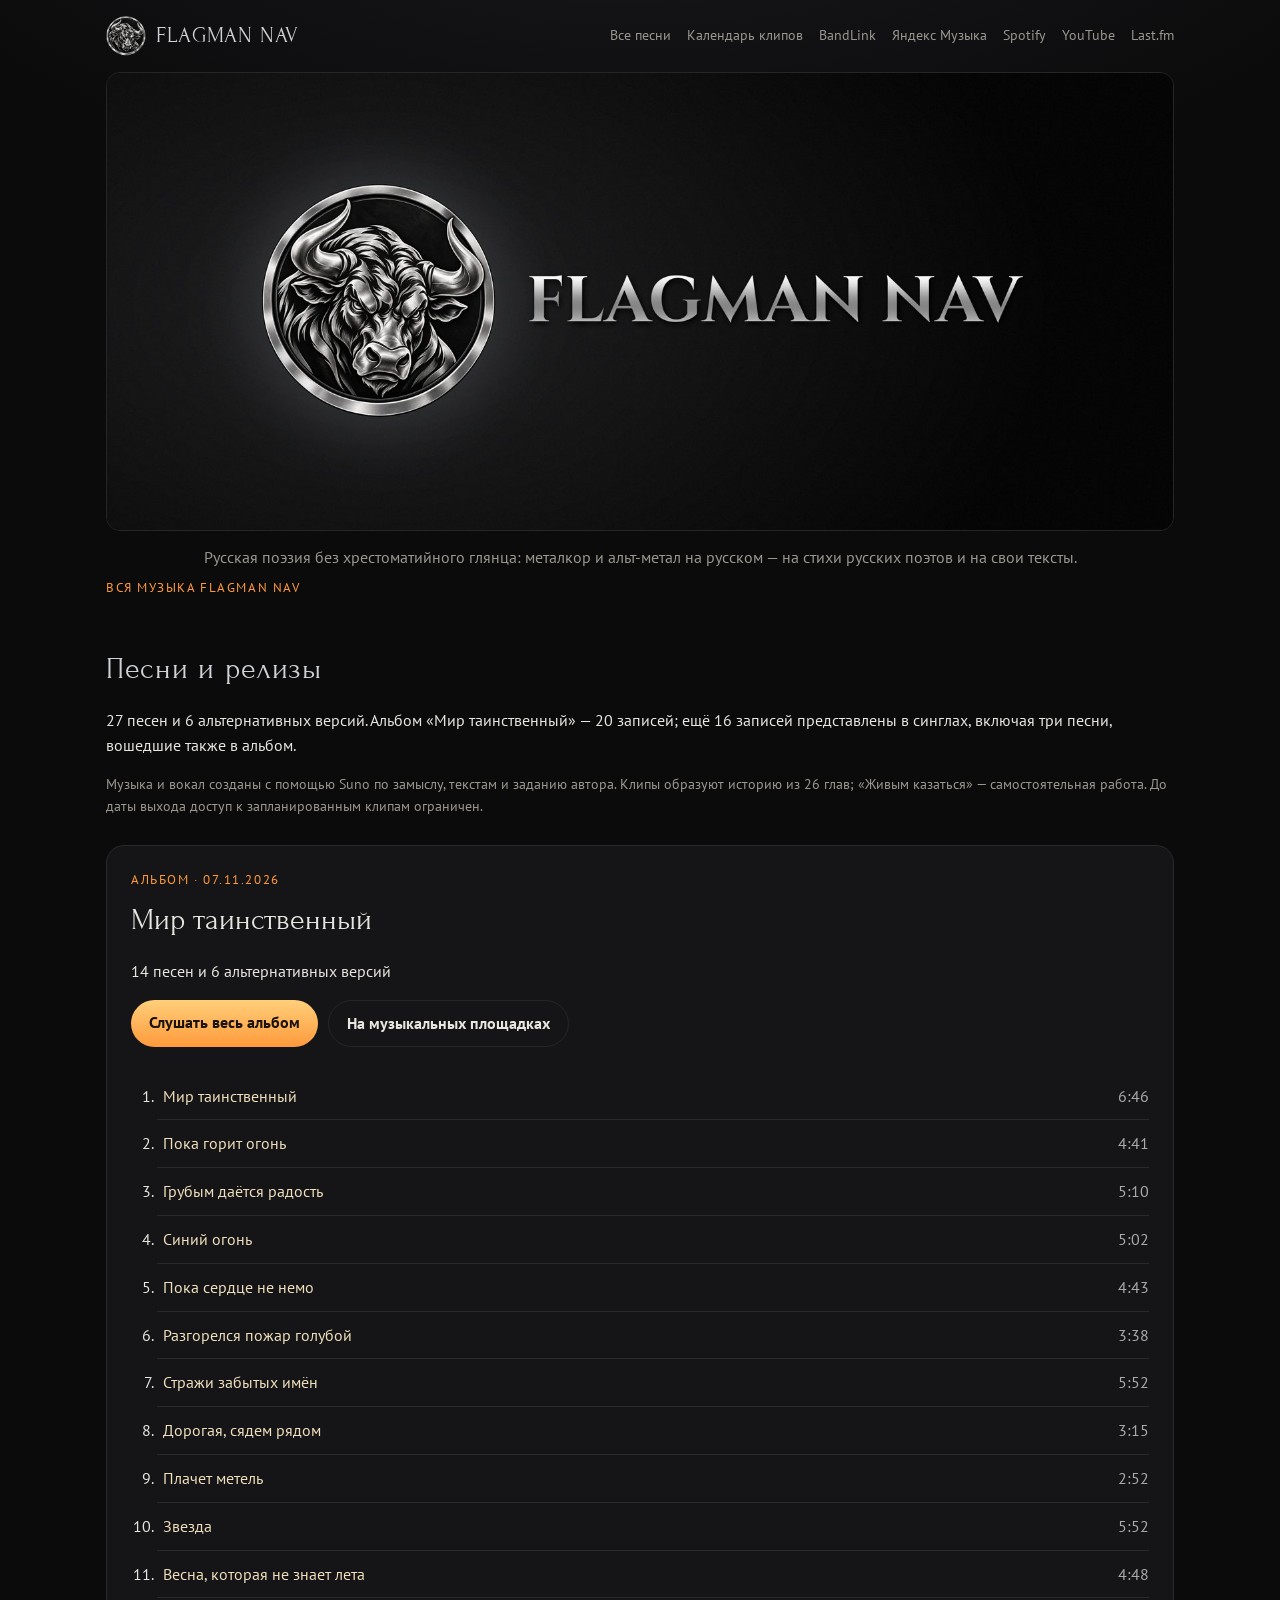
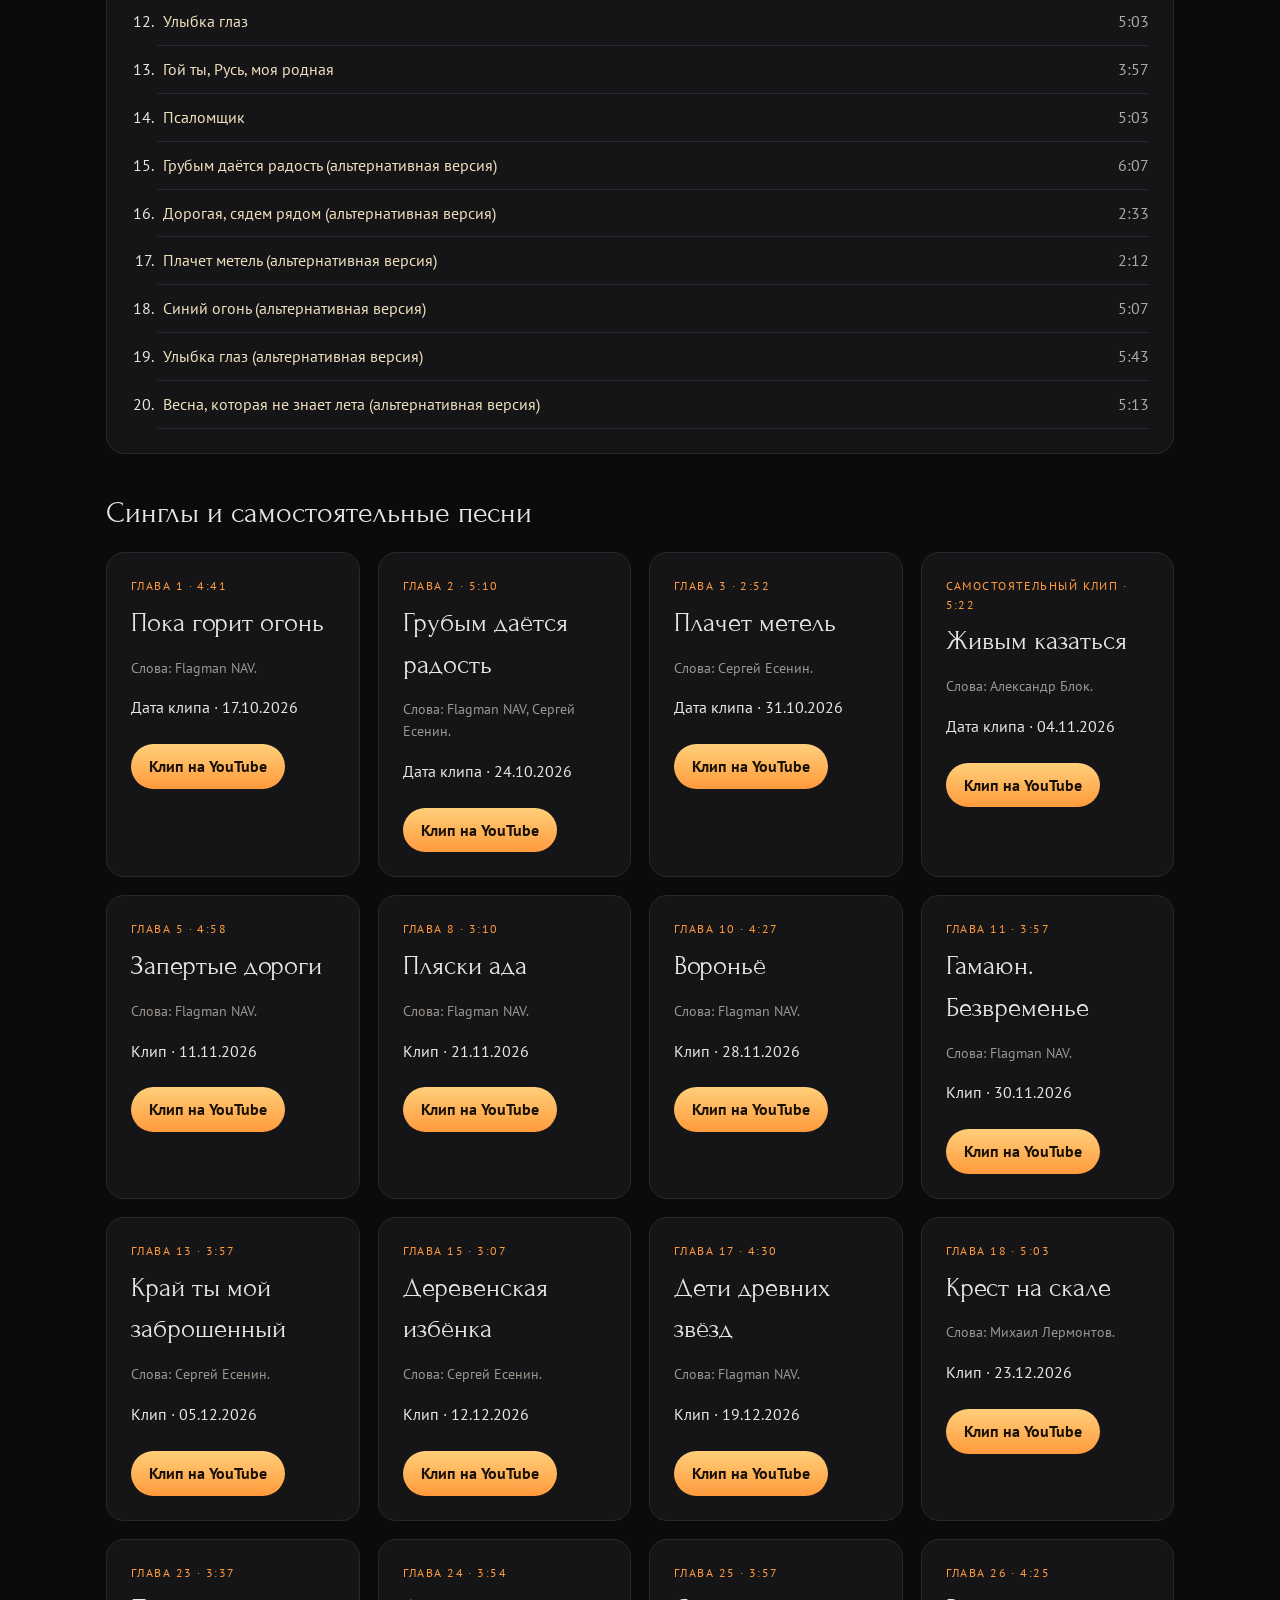
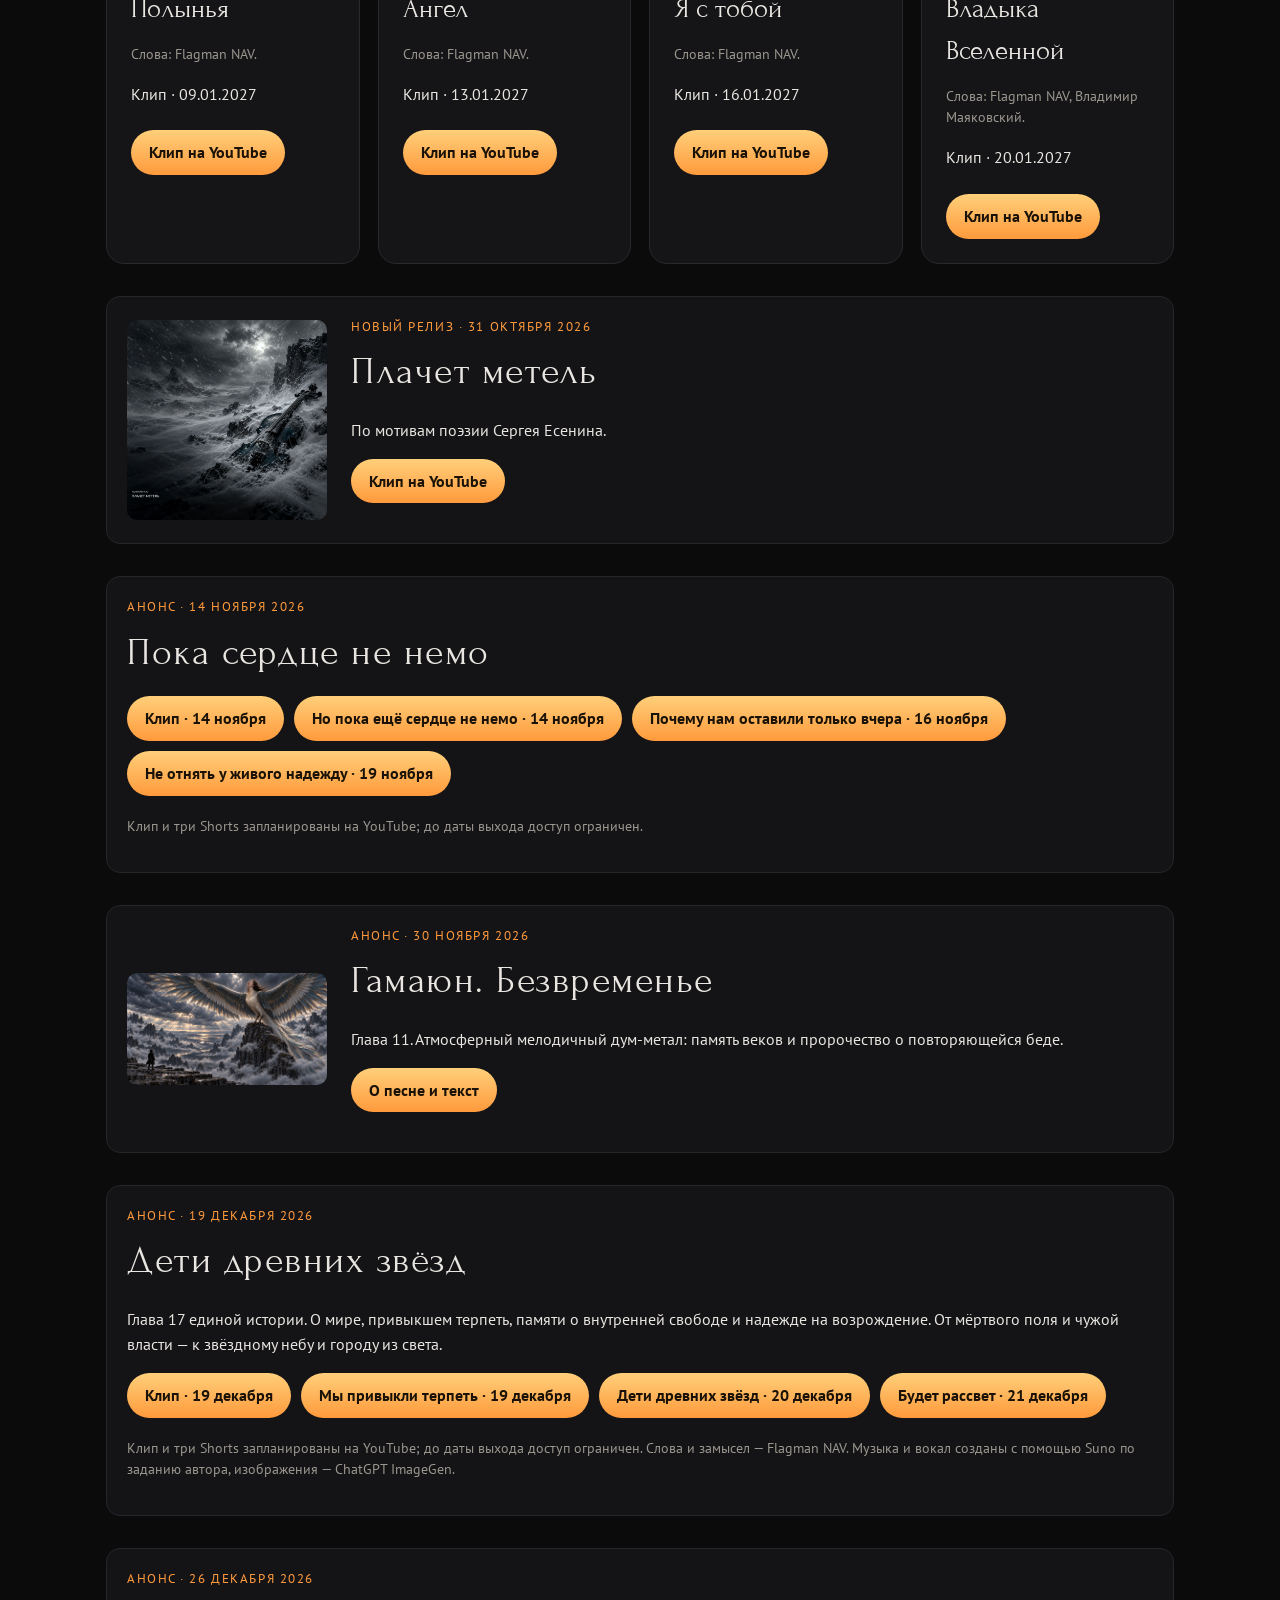
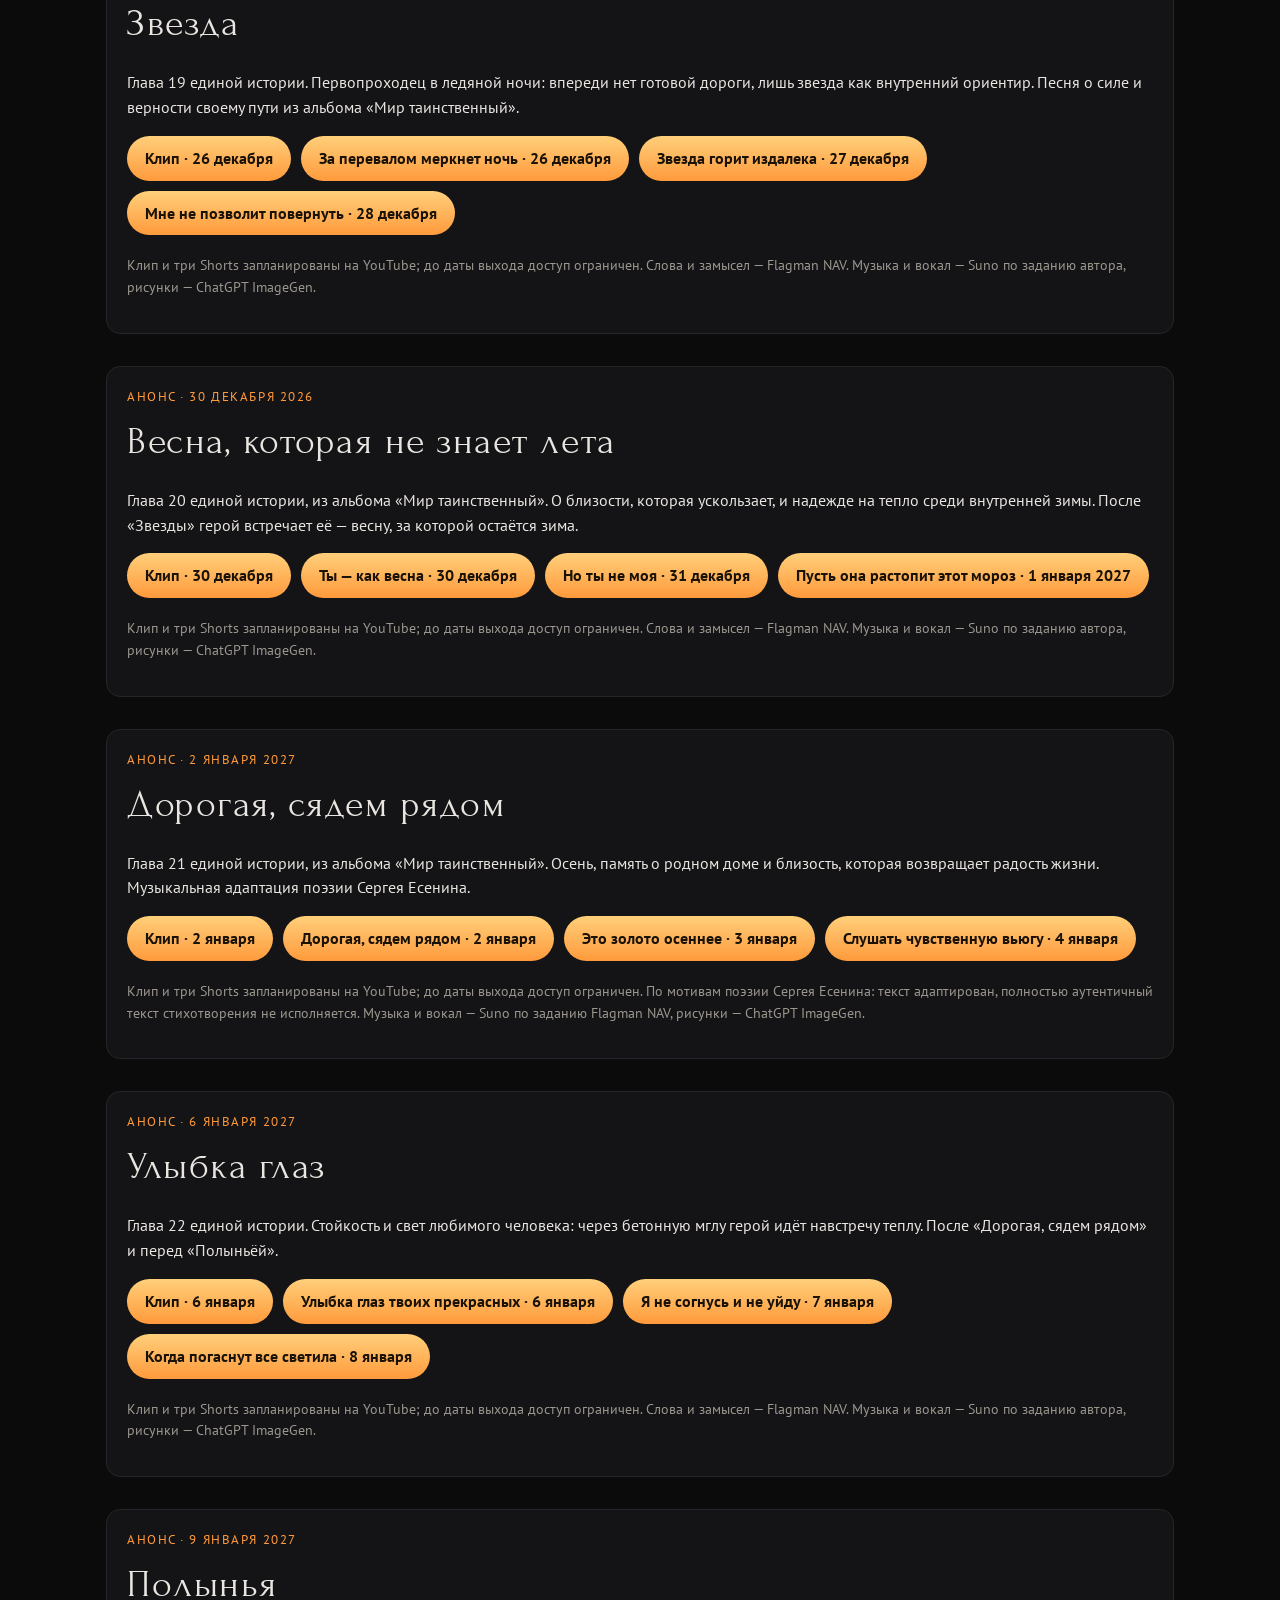
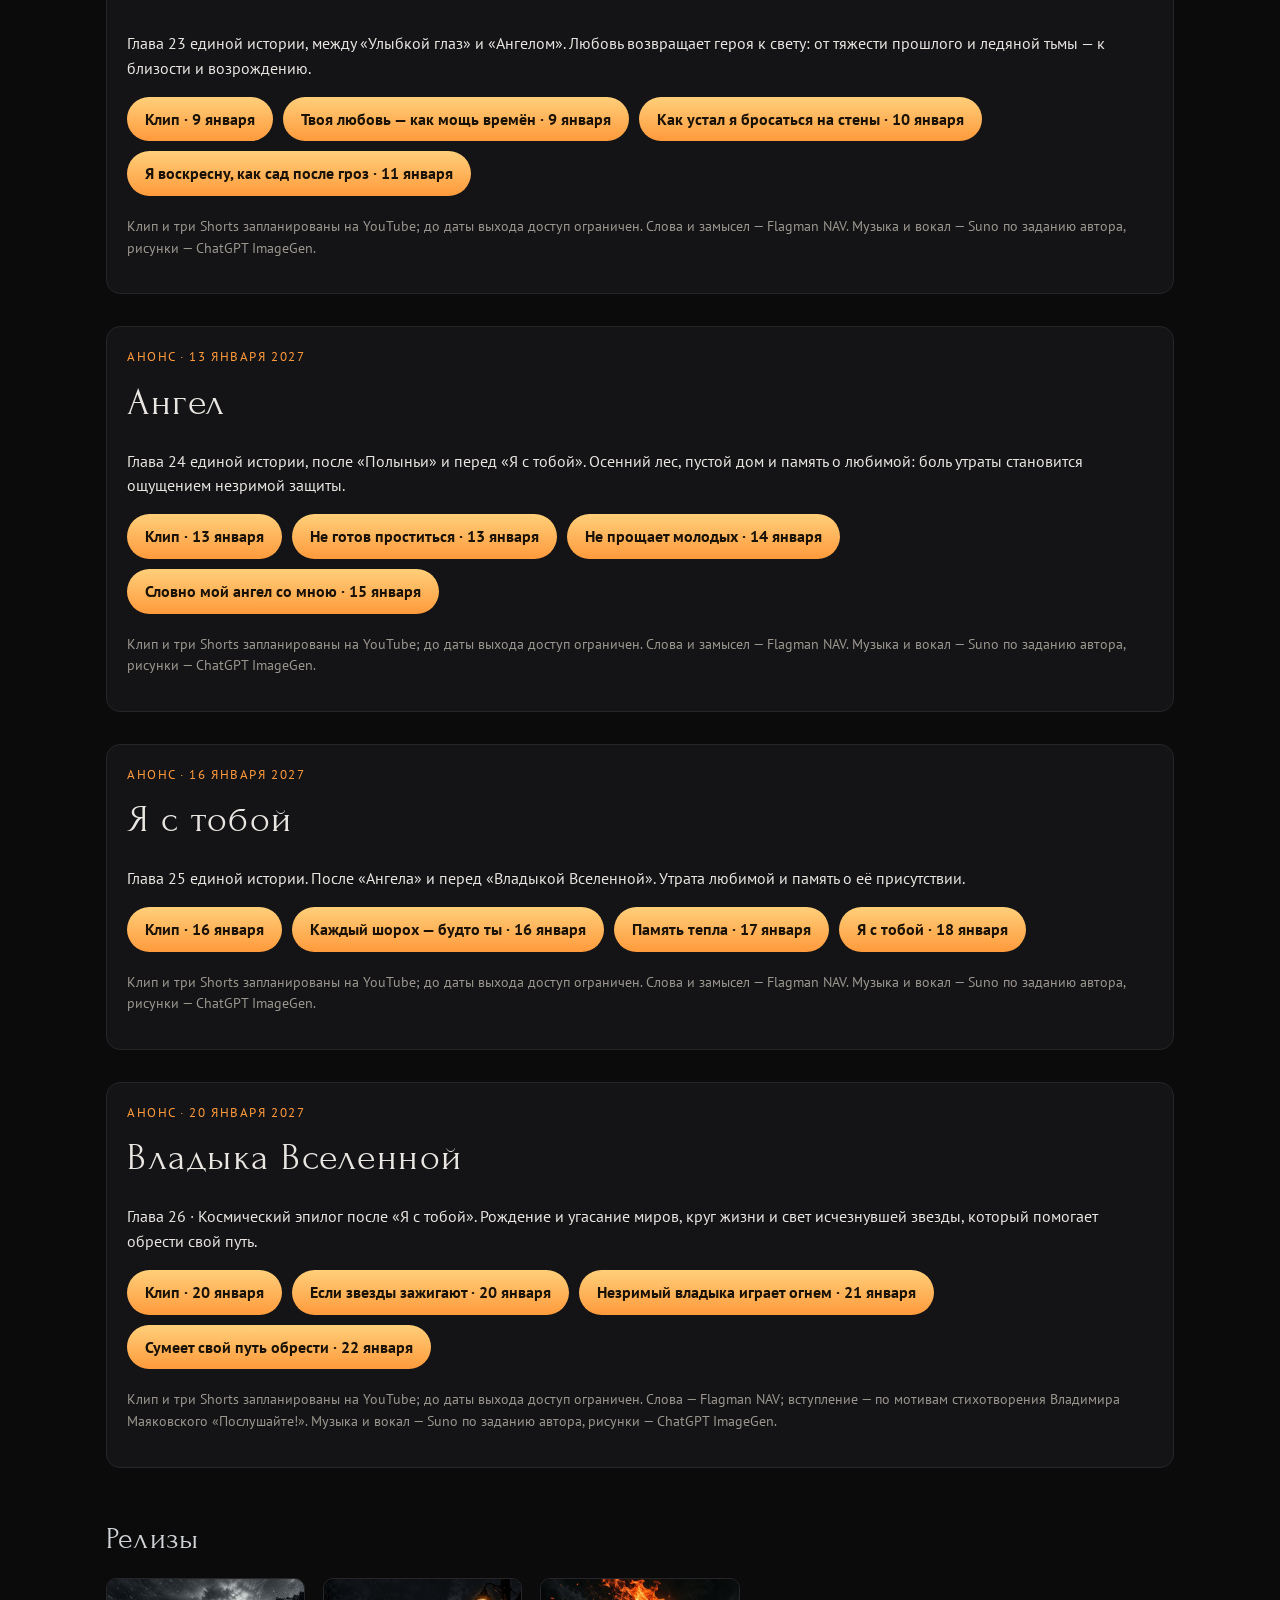
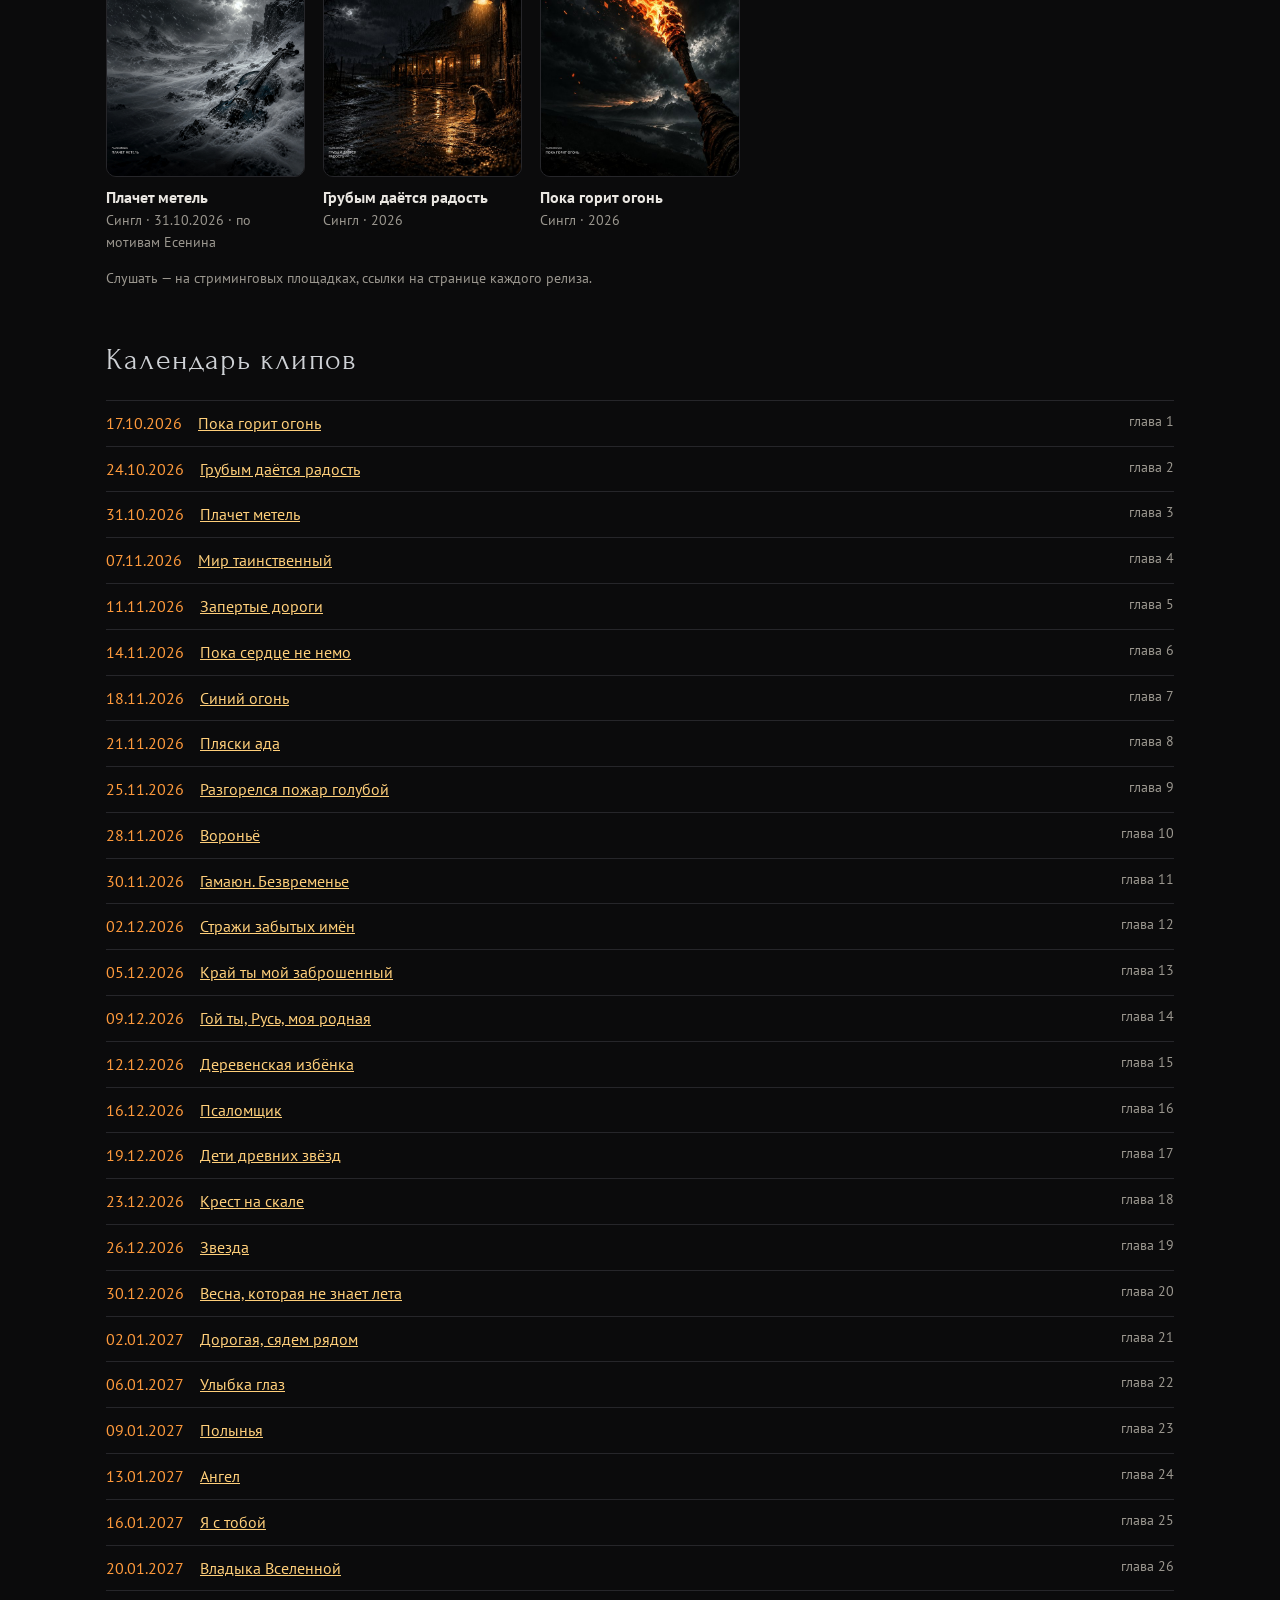
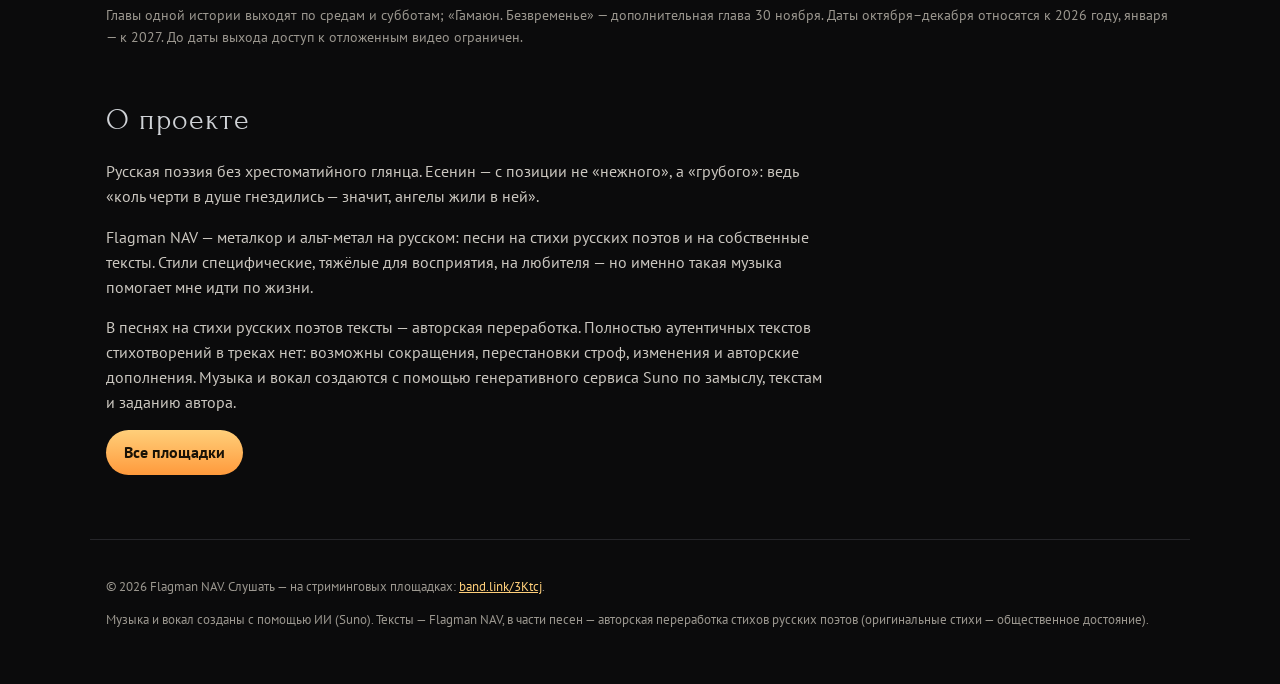
==== index.html @ e0428845 "Добавить полный каталог 36 записей и календарь всех 26 глав Сверено с Релизы (MP3): 20 записей альбо" ====
<!doctype html>
<html lang="ru"><head><meta charset="utf-8"><meta name="viewport" content="width=device-width, initial-scale=1">
<title>Flagman NAV — русский рок и метал</title><meta name="description" content="Flagman NAV: русский рок и метал, песни на стихи русских поэтов и на свои тексты. Релизы, тексты песен и ссылки на площадки.">
<meta property="og:title" content="Flagman NAV — русский рок и метал"><meta property="og:description" content="Flagman NAV: русский рок и метал, песни на стихи русских поэтов и на свои тексты. Релизы, тексты песен и ссылки на площадки."><meta property="og:image" content="https://flagmannav.github.io/assets/img/og.jpg">
<link rel="icon" href="assets/img/favicon.png">
<link rel="preconnect" href="https://fonts.googleapis.com"><link rel="preconnect" href="https://fonts.gstatic.com" crossorigin>
<link href="https://fonts.googleapis.com/css2?family=Forum&family=PT+Sans:wght@400;700&display=swap" rel="stylesheet">
<link rel="stylesheet" href="assets/style.css?v=88548f30"><style>
.catalog{scroll-margin-top:90px}.catalog-album,.catalog-single{background:#151517;border:1px solid #29292d;border-radius:18px;padding:24px}.catalog-album{margin:28px 0 36px}.catalog h3{font-family:Forum,serif;font-size:30px;font-weight:400;margin:0 0 16px}.catalog h4{font-family:Forum,serif;font-size:27px;font-weight:400;margin:0 0 12px}.catalog-tracks{padding-left:26px;margin:26px 0 0}.catalog-tracks li{padding:11px 0 11px 6px;border-bottom:1px solid #29292d}.catalog-tracks a{color:#efdfbc;text-decoration:none}.catalog-tracks a:hover{text-decoration:underline}.catalog-duration{float:right;color:#aaa;margin-left:12px;font-variant-numeric:tabular-nums}.catalog-grid{display:grid;grid-template-columns:repeat(auto-fit,minmax(250px,1fr));gap:18px}.catalog-single .kicker{font-size:12px}.catalog-single .btn{margin-top:8px}#clip-calendar{scroll-margin-top:90px}@media(max-width:600px){.catalog-album,.catalog-single{padding:18px}.catalog-tracks{padding-left:22px}.catalog-tracks a{font-size:15px}.catalog-duration{font-size:13px}}
</style></head>
<body><header class="top"><a class="brand" href="index.html"><img src="assets/img/logo-128.png" alt="" width="40" height="40"><span>FLAGMAN NAV</span></a>
<nav><a href="#catalog">Все песни</a><a href="#clip-calendar">Календарь клипов</a><a href="https://band.link/3Ktcj" target="_blank" rel="noopener">BandLink</a><a href="https://music.yandex.ru/artist/26747751" target="_blank" rel="noopener">Яндекс Музыка</a><a href="https://open.spotify.com/artist/2e0nQHVGoqq2iYq0jyE9yZ" target="_blank" rel="noopener">Spotify</a><a href="https://www.youtube.com/channel/UC52dhAOXsA_HtiSvtab9qYQ" target="_blank" rel="noopener">YouTube</a><a href="https://www.last.fm/music/Flagman+NAV" target="_blank" rel="noopener">Last.fm</a></nav></header>
<main><section class="hero"><img src="assets/img/banner.jpg" alt="Flagman NAV"><p class="tag">Русская поэзия без хрестоматийного глянца: металкор и альт-метал на русском — на стихи русских поэтов и на свои тексты.</p></section>
<section id="catalog" class="catalog"><p class="kicker">Вся музыка Flagman NAV</p><h2 class="sec">Песни и релизы</h2><p>27 песен и 6 альтернативных версий. Альбом «Мир таинственный» — 20 записей; ещё 16 записей представлены в синглах, включая три песни, вошедшие также в альбом.</p><p class="note">Музыка и вокал созданы с помощью Suno по замыслу, текстам и заданию автора. Клипы образуют историю из 26 глав; «Живым казаться» — самостоятельная работа. До даты выхода доступ к запланированным клипам ограничен.</p>
<div class="catalog-album"><p class="kicker">Альбом · 07.11.2026</p><h3>Мир таинственный</h3><p>14 песен и 6 альтернативных версий</p><div class="btns"><a class="btn" href="https://youtu.be/G4cEDbB8u6I" target="_blank" rel="noopener">Слушать весь альбом</a><a class="btn ghost" href="https://band.link/3Ktcj" target="_blank" rel="noopener">На музыкальных площадках</a></div><ol class="catalog-tracks">
<li data-catalog-track="Мир таинственный"><a href="https://youtu.be/G4cEDbB8u6I?t=0" target="_blank" rel="noopener">Мир таинственный</a><span class="catalog-duration">6:46</span></li>
<li data-catalog-track="Пока горит огонь"><a href="https://youtu.be/G4cEDbB8u6I?t=407" target="_blank" rel="noopener">Пока горит огонь</a><span class="catalog-duration">4:41</span></li>
<li data-catalog-track="Грубым даётся радость"><a href="https://youtu.be/G4cEDbB8u6I?t=688" target="_blank" rel="noopener">Грубым даётся радость</a><span class="catalog-duration">5:10</span></li>
<li data-catalog-track="Синий огонь"><a href="https://youtu.be/G4cEDbB8u6I?t=998" target="_blank" rel="noopener">Синий огонь</a><span class="catalog-duration">5:02</span></li>
<li data-catalog-track="Пока сердце не немо"><a href="https://youtu.be/G4cEDbB8u6I?t=1301" target="_blank" rel="noopener">Пока сердце не немо</a><span class="catalog-duration">4:43</span></li>
<li data-catalog-track="Разгорелся пожар голубой"><a href="https://youtu.be/G4cEDbB8u6I?t=1584" target="_blank" rel="noopener">Разгорелся пожар голубой</a><span class="catalog-duration">3:38</span></li>
<li data-catalog-track="Стражи забытых имён"><a href="https://youtu.be/G4cEDbB8u6I?t=1803" target="_blank" rel="noopener">Стражи забытых имён</a><span class="catalog-duration">5:52</span></li>
<li data-catalog-track="Дорогая, сядем рядом"><a href="https://youtu.be/G4cEDbB8u6I?t=2156" target="_blank" rel="noopener">Дорогая, сядем рядом</a><span class="catalog-duration">3:15</span></li>
<li data-catalog-track="Плачет метель"><a href="https://youtu.be/G4cEDbB8u6I?t=2352" target="_blank" rel="noopener">Плачет метель</a><span class="catalog-duration">2:52</span></li>
<li data-catalog-track="Звезда"><a href="https://youtu.be/G4cEDbB8u6I?t=2524" target="_blank" rel="noopener">Звезда</a><span class="catalog-duration">5:52</span></li>
<li data-catalog-track="Весна, которая не знает лета"><a href="https://youtu.be/G4cEDbB8u6I?t=2877" target="_blank" rel="noopener">Весна, которая не знает лета</a><span class="catalog-duration">4:48</span></li>
<li data-catalog-track="Улыбка глаз"><a href="https://youtu.be/G4cEDbB8u6I?t=3165" target="_blank" rel="noopener">Улыбка глаз</a><span class="catalog-duration">5:03</span></li>
<li data-catalog-track="Гой ты, Русь, моя родная"><a href="https://youtu.be/G4cEDbB8u6I?t=3469" target="_blank" rel="noopener">Гой ты, Русь, моя родная</a><span class="catalog-duration">3:57</span></li>
<li data-catalog-track="Псаломщик"><a href="https://youtu.be/G4cEDbB8u6I?t=3706" target="_blank" rel="noopener">Псаломщик</a><span class="catalog-duration">5:03</span></li>
<li data-catalog-track="Грубым даётся радость (альтернативная версия)"><a href="https://youtu.be/G4cEDbB8u6I?t=4009" target="_blank" rel="noopener">Грубым даётся радость (альтернативная версия)</a><span class="catalog-duration">6:07</span></li>
<li data-catalog-track="Дорогая, сядем рядом (альтернативная версия)"><a href="https://youtu.be/G4cEDbB8u6I?t=4376" target="_blank" rel="noopener">Дорогая, сядем рядом (альтернативная версия)</a><span class="catalog-duration">2:33</span></li>
<li data-catalog-track="Плачет метель (альтернативная версия)"><a href="https://youtu.be/G4cEDbB8u6I?t=4530" target="_blank" rel="noopener">Плачет метель (альтернативная версия)</a><span class="catalog-duration">2:12</span></li>
<li data-catalog-track="Синий огонь (альтернативная версия)"><a href="https://youtu.be/G4cEDbB8u6I?t=4663" target="_blank" rel="noopener">Синий огонь (альтернативная версия)</a><span class="catalog-duration">5:07</span></li>
<li data-catalog-track="Улыбка глаз (альтернативная версия)"><a href="https://youtu.be/G4cEDbB8u6I?t=4970" target="_blank" rel="noopener">Улыбка глаз (альтернативная версия)</a><span class="catalog-duration">5:43</span></li>
<li data-catalog-track="Весна, которая не знает лета (альтернативная версия)"><a href="https://youtu.be/G4cEDbB8u6I?t=5314" target="_blank" rel="noopener">Весна, которая не знает лета (альтернативная версия)</a><span class="catalog-duration">5:13</span></li>
</ol></div><h3>Синглы и самостоятельные песни</h3><div class="catalog-grid">
<article class="catalog-single" data-catalog-track="Пока горит огонь"><p class="kicker">Глава 1 · 4:41</p><h4>Пока горит огонь</h4><p class="note">Слова: Flagman NAV.</p><p>Дата клипа · 17.10.2026</p><a class="btn" href="https://youtu.be/ys2TuLR1H88" target="_blank" rel="noopener">Клип на YouTube</a></article>
<article class="catalog-single" data-catalog-track="Грубым даётся радость"><p class="kicker">Глава 2 · 5:10</p><h4>Грубым даётся радость</h4><p class="note">Слова: Flagman NAV, Сергей Есенин.</p><p>Дата клипа · 24.10.2026</p><a class="btn" href="https://youtu.be/WJYEYnYAzOk" target="_blank" rel="noopener">Клип на YouTube</a></article>
<article class="catalog-single" data-catalog-track="Плачет метель"><p class="kicker">Глава 3 · 2:52</p><h4>Плачет метель</h4><p class="note">Слова: Сергей Есенин.</p><p>Дата клипа · 31.10.2026</p><a class="btn" href="https://youtu.be/JQbb9_xfhyU" target="_blank" rel="noopener">Клип на YouTube</a></article>
<article class="catalog-single" data-catalog-track="Живым казаться"><p class="kicker">Самостоятельный клип · 5:22</p><h4>Живым казаться</h4><p class="note">Слова: Александр Блок.</p><p>Дата клипа · 04.11.2026</p><a class="btn" href="https://youtu.be/aqPz6gwJcVY" target="_blank" rel="noopener">Клип на YouTube</a></article>
<article class="catalog-single" data-catalog-track="Запертые дороги"><p class="kicker">Глава 5 · 4:58</p><h4>Запертые дороги</h4><p class="note">Слова: Flagman NAV.</p><p>Клип · 11.11.2026</p><a class="btn" href="https://youtu.be/qaGRUInEPSs" target="_blank" rel="noopener">Клип на YouTube</a></article>
<article class="catalog-single" data-catalog-track="Пляски ада"><p class="kicker">Глава 8 · 3:10</p><h4>Пляски ада</h4><p class="note">Слова: Flagman NAV.</p><p>Клип · 21.11.2026</p><a class="btn" href="https://youtu.be/JJCASL561Lo" target="_blank" rel="noopener">Клип на YouTube</a></article>
<article class="catalog-single" data-catalog-track="Вороньё"><p class="kicker">Глава 10 · 4:27</p><h4>Вороньё</h4><p class="note">Слова: Flagman NAV.</p><p>Клип · 28.11.2026</p><a class="btn" href="https://youtu.be/Ule5vf46T70" target="_blank" rel="noopener">Клип на YouTube</a></article>
<article class="catalog-single" data-catalog-track="Гамаюн. Безвременье"><p class="kicker">Глава 11 · 3:57</p><h4>Гамаюн. Безвременье</h4><p class="note">Слова: Flagman NAV.</p><p>Клип · 30.11.2026</p><a class="btn" href="https://youtu.be/ojIqn6GGF04" target="_blank" rel="noopener">Клип на YouTube</a></article>
<article class="catalog-single" data-catalog-track="Край ты мой заброшенный"><p class="kicker">Глава 13 · 3:57</p><h4>Край ты мой заброшенный</h4><p class="note">Слова: Сергей Есенин.</p><p>Клип · 05.12.2026</p><a class="btn" href="https://youtu.be/fQ8TnhOU9Ho" target="_blank" rel="noopener">Клип на YouTube</a></article>
<article class="catalog-single" data-catalog-track="Деревенская избёнка"><p class="kicker">Глава 15 · 3:07</p><h4>Деревенская избёнка</h4><p class="note">Слова: Сергей Есенин.</p><p>Клип · 12.12.2026</p><a class="btn" href="https://youtu.be/IUTTyIiUEs4" target="_blank" rel="noopener">Клип на YouTube</a></article>
<article class="catalog-single" data-catalog-track="Дети древних звёзд"><p class="kicker">Глава 17 · 4:30</p><h4>Дети древних звёзд</h4><p class="note">Слова: Flagman NAV.</p><p>Клип · 19.12.2026</p><a class="btn" href="https://youtu.be/v_7GD7ycjYo" target="_blank" rel="noopener">Клип на YouTube</a></article>
<article class="catalog-single" data-catalog-track="Крест на скале"><p class="kicker">Глава 18 · 5:03</p><h4>Крест на скале</h4><p class="note">Слова: Михаил Лермонтов.</p><p>Клип · 23.12.2026</p><a class="btn" href="https://youtu.be/xHjpsBeV67M" target="_blank" rel="noopener">Клип на YouTube</a></article>
<article class="catalog-single" data-catalog-track="Полынья"><p class="kicker">Глава 23 · 3:37</p><h4>Полынья</h4><p class="note">Слова: Flagman NAV.</p><p>Клип · 09.01.2027</p><a class="btn" href="https://youtu.be/IunEjQUKg1U" target="_blank" rel="noopener">Клип на YouTube</a></article>
<article class="catalog-single" data-catalog-track="Ангел"><p class="kicker">Глава 24 · 3:54</p><h4>Ангел</h4><p class="note">Слова: Flagman NAV.</p><p>Клип · 13.01.2027</p><a class="btn" href="https://youtu.be/-mwcv9Yrv4Y" target="_blank" rel="noopener">Клип на YouTube</a></article>
<article class="catalog-single" data-catalog-track="Я с тобой"><p class="kicker">Глава 25 · 3:57</p><h4>Я с тобой</h4><p class="note">Слова: Flagman NAV.</p><p>Клип · 16.01.2027</p><a class="btn" href="https://youtu.be/FP-6qY1-O-A" target="_blank" rel="noopener">Клип на YouTube</a></article>
<article class="catalog-single" data-catalog-track="Владыка Вселенной"><p class="kicker">Глава 26 · 4:25</p><h4>Владыка Вселенной</h4><p class="note">Слова: Flagman NAV, Владимир Маяковский.</p><p>Клип · 20.01.2027</p><a class="btn" href="https://youtu.be/9TkmpaRYyb8" target="_blank" rel="noopener">Клип на YouTube</a></article>
</div></section>
<section class="latest"><img class="cover" src="assets/covers/plachet-metel.jpg" alt="Обложка «Плачет метель»" width="300" height="300">
<div><p class="kicker">Новый релиз · 31 октября 2026</p><h2>Плачет метель</h2><p>По мотивам поэзии Сергея Есенина.</p>
<div class="btns"><a class="btn" href="https://www.youtube.com/watch?v=JQbb9_xfhyU" target="_blank" rel="noopener">Клип на YouTube</a></div></div></section>
<section class="latest" id="poka-serdtse-ne-nemo"><div><p class="kicker">Анонс · 14 ноября 2026</p><h2>Пока сердце не немо</h2><div class="btns"><a class="btn" href="https://youtu.be/IczNe7L0TEE" target="_blank" rel="noopener">Клип · 14 ноября</a><a class="btn" href="https://youtube.com/shorts/3tk5-NRdQTs" target="_blank" rel="noopener">Но пока ещё сердце не немо · 14 ноября</a><a class="btn" href="https://youtube.com/shorts/_jXazejrNSY" target="_blank" rel="noopener">Почему нам оставили только вчера · 16 ноября</a><a class="btn" href="https://youtube.com/shorts/EldjMPceS18" target="_blank" rel="noopener">Не отнять у живого надежду · 19 ноября</a></div><p class="note">Клип и три Shorts запланированы на YouTube; до даты выхода доступ ограничен.</p></div></section>
<section class="latest"><img class="cover" src="assets/covers/gamayun.png" alt="Гамаюн — кадр утверждённого клипа" width="300">
<div><p class="kicker">Анонс · 30 ноября 2026</p><h2>Гамаюн. Безвременье</h2><p>Глава 11. Атмосферный мелодичный дум-метал: память веков и пророчество о повторяющейся беде.</p><div class="btns"><a class="btn" href="r/gamayun-bezvremenye.html">О песне и текст</a></div></div></section>
<section class="latest" id="deti-drevnih-zvyozd"><div><p class="kicker">Анонс · 19 декабря 2026</p><h2>Дети древних звёзд</h2><p>Глава 17 единой истории. О мире, привыкшем терпеть, памяти о внутренней свободе и надежде на возрождение. От мёртвого поля и чужой власти — к звёздному небу и городу из света.</p><div class="btns"><a class="btn" href="https://youtu.be/v_7GD7ycjYo" target="_blank" rel="noopener">Клип · 19 декабря</a><a class="btn" href="https://youtube.com/shorts/x0JecoHeJ0I" target="_blank" rel="noopener">Мы привыкли терпеть · 19 декабря</a><a class="btn" href="https://youtube.com/shorts/hC_mFzYrb44" target="_blank" rel="noopener">Дети древних звёзд · 20 декабря</a><a class="btn" href="https://youtube.com/shorts/nbL0DoRJkqc" target="_blank" rel="noopener">Будет рассвет · 21 декабря</a></div><p class="note">Клип и три Shorts запланированы на YouTube; до даты выхода доступ ограничен. Слова и замысел — Flagman NAV. Музыка и вокал созданы с помощью Suno по заданию автора, изображения — ChatGPT ImageGen.</p></div></section>
<section class="latest" id="zvezda"><div><p class="kicker">Анонс · 26 декабря 2026</p><h2>Звезда</h2><p>Глава 19 единой истории. Первопроходец в ледяной ночи: впереди нет готовой дороги, лишь звезда как внутренний ориентир. Песня о силе и верности своему пути из альбома «Мир таинственный».</p><div class="btns"><a class="btn" href="https://youtu.be/0zKBZh9AtWg" target="_blank" rel="noopener">Клип · 26 декабря</a><a class="btn" href="https://youtube.com/shorts/ctyKqeksQOw" target="_blank" rel="noopener">За перевалом меркнет ночь · 26 декабря</a><a class="btn" href="https://youtube.com/shorts/z2th1Ay5MCY" target="_blank" rel="noopener">Звезда горит издалека · 27 декабря</a><a class="btn" href="https://youtube.com/shorts/uoh9f99mVhA" target="_blank" rel="noopener">Мне не позволит повернуть · 28 декабря</a></div><p class="note">Клип и три Shorts запланированы на YouTube; до даты выхода доступ ограничен. Слова и замысел — Flagman NAV. Музыка и вокал — Suno по заданию автора, рисунки — ChatGPT ImageGen.</p></div></section>
<section class="latest" id="vesna-kotoraya-ne-znaet-leta"><div><p class="kicker">Анонс · 30 декабря 2026</p><h2>Весна, которая не знает лета</h2><p>Глава 20 единой истории, из альбома «Мир таинственный». О близости, которая ускользает, и надежде на тепло среди внутренней зимы. После «Звезды» герой встречает её — весну, за которой остаётся зима.</p><div class="btns"><a class="btn" href="https://youtu.be/N_pYHtr9y6Q" target="_blank" rel="noopener">Клип · 30 декабря</a><a class="btn" href="https://youtube.com/shorts/W8evQ7O_JxA" target="_blank" rel="noopener">Ты — как весна · 30 декабря</a><a class="btn" href="https://youtube.com/shorts/0xtEY_2FniU" target="_blank" rel="noopener">Но ты не моя · 31 декабря</a><a class="btn" href="https://youtube.com/shorts/SSZAO2jz22c" target="_blank" rel="noopener">Пусть она растопит этот мороз · 1 января 2027</a></div><p class="note">Клип и три Shorts запланированы на YouTube; до даты выхода доступ ограничен. Слова и замысел — Flagman NAV. Музыка и вокал — Suno по заданию автора, рисунки — ChatGPT ImageGen.</p></div></section>
<section class="latest" id="dorogaya-syadem-ryadom"><div><p class="kicker">Анонс · 2 января 2027</p><h2>Дорогая, сядем рядом</h2><p>Глава 21 единой истории, из альбома «Мир таинственный». Осень, память о родном доме и близость, которая возвращает радость жизни. Музыкальная адаптация поэзии Сергея Есенина.</p><div class="btns"><a class="btn" href="https://youtu.be/K1Uco8ZAN0o" target="_blank" rel="noopener">Клип · 2 января</a><a class="btn" href="https://youtube.com/shorts/yQErKtNjcx4" target="_blank" rel="noopener">Дорогая, сядем рядом · 2 января</a><a class="btn" href="https://youtube.com/shorts/-maR_ENgxdE" target="_blank" rel="noopener">Это золото осеннее · 3 января</a><a class="btn" href="https://youtube.com/shorts/GgWZgoKgFqk" target="_blank" rel="noopener">Слушать чувственную вьюгу · 4 января</a></div><p class="note">Клип и три Shorts запланированы на YouTube; до даты выхода доступ ограничен. По мотивам поэзии Сергея Есенина: текст адаптирован, полностью аутентичный текст стихотворения не исполняется. Музыка и вокал — Suno по заданию Flagman NAV, рисунки — ChatGPT ImageGen.</p></div></section>
<section class="latest" id="ulybka-glaz"><div><p class="kicker">Анонс · 6 января 2027</p><h2>Улыбка глаз</h2><p>Глава 22 единой истории. Стойкость и свет любимого человека: через бетонную мглу герой идёт навстречу теплу. После «Дорогая, сядем рядом» и перед «Полыньёй».</p><div class="btns"><a class="btn" href="https://youtu.be/y0ZeHspkH18" target="_blank" rel="noopener">Клип · 6 января</a><a class="btn" href="https://youtube.com/shorts/L5Ga8hRfivQ" target="_blank" rel="noopener">Улыбка глаз твоих прекрасных · 6 января</a><a class="btn" href="https://youtube.com/shorts/n8ogUgesvXM" target="_blank" rel="noopener">Я не согнусь и не уйду · 7 января</a><a class="btn" href="https://youtube.com/shorts/KbO0SilCWdk" target="_blank" rel="noopener">Когда погаснут все светила · 8 января</a></div><p class="note">Клип и три Shorts запланированы на YouTube; до даты выхода доступ ограничен. Слова и замысел — Flagman NAV. Музыка и вокал — Suno по заданию автора, рисунки — ChatGPT ImageGen.</p></div></section>
<section class="latest" id="polynya"><div><p class="kicker">Анонс · 9 января 2027</p><h2>Полынья</h2><p>Глава 23 единой истории, между «Улыбкой глаз» и «Ангелом». Любовь возвращает героя к свету: от тяжести прошлого и ледяной тьмы — к близости и возрождению.</p><div class="btns"><a class="btn" href="https://youtu.be/IunEjQUKg1U" target="_blank" rel="noopener">Клип · 9 января</a><a class="btn" href="https://youtube.com/shorts/-gmSeUPHcX4" target="_blank" rel="noopener">Твоя любовь — как мощь времён · 9 января</a><a class="btn" href="https://youtube.com/shorts/8uSJqAhkMm0" target="_blank" rel="noopener">Как устал я бросаться на стены · 10 января</a><a class="btn" href="https://youtube.com/shorts/1o0BJpY087A" target="_blank" rel="noopener">Я воскресну, как сад после гроз · 11 января</a></div><p class="note">Клип и три Shorts запланированы на YouTube; до даты выхода доступ ограничен. Слова и замысел — Flagman NAV. Музыка и вокал — Suno по заданию автора, рисунки — ChatGPT ImageGen.</p></div></section>
<section class="latest" id="angel"><div><p class="kicker">Анонс · 13 января 2027</p><h2>Ангел</h2><p>Глава 24 единой истории, после «Полыньи» и перед «Я с тобой». Осенний лес, пустой дом и память о любимой: боль утраты становится ощущением незримой защиты.</p><div class="btns"><a class="btn" href="https://youtu.be/-mwcv9Yrv4Y" target="_blank" rel="noopener">Клип · 13 января</a><a class="btn" href="https://youtube.com/shorts/t7k9WlxGHEU" target="_blank" rel="noopener">Не готов проститься · 13 января</a><a class="btn" href="https://youtube.com/shorts/VVNtw0N3fsY" target="_blank" rel="noopener">Не прощает молодых · 14 января</a><a class="btn" href="https://youtube.com/shorts/2g9u48wnQiY" target="_blank" rel="noopener">Словно мой ангел со мною · 15 января</a></div><p class="note">Клип и три Shorts запланированы на YouTube; до даты выхода доступ ограничен. Слова и замысел — Flagman NAV. Музыка и вокал — Suno по заданию автора, рисунки — ChatGPT ImageGen.</p></div></section>
<section class="latest" id="ya-s-toboy"><div><p class="kicker">Анонс · 16 января 2027</p><h2>Я с тобой</h2><p>Глава 25 единой истории. После «Ангела» и перед «Владыкой Вселенной». Утрата любимой и память о её присутствии.</p><div class="btns"><a class="btn" href="https://youtu.be/FP-6qY1-O-A" target="_blank" rel="noopener">Клип · 16 января</a><a class="btn" href="https://youtube.com/shorts/wbsHB1_WXMA" target="_blank" rel="noopener">Каждый шорох — будто ты · 16 января</a><a class="btn" href="https://youtube.com/shorts/7Dpoijm7KD8" target="_blank" rel="noopener">Память тепла · 17 января</a><a class="btn" href="https://youtube.com/shorts/6B-7btaF03A" target="_blank" rel="noopener">Я с тобой · 18 января</a></div><p class="note">Клип и три Shorts запланированы на YouTube; до даты выхода доступ ограничен. Слова и замысел — Flagman NAV. Музыка и вокал — Suno по заданию автора, рисунки — ChatGPT ImageGen.</p></div></section>
<section class="latest" id="vladyka-vselennoy"><div><p class="kicker">Анонс · 20 января 2027</p><h2>Владыка Вселенной</h2><p>Глава 26 · Космический эпилог после «Я с тобой». Рождение и угасание миров, круг жизни и свет исчезнувшей звезды, который помогает обрести свой путь.</p><div class="btns"><a class="btn" href="https://youtu.be/9TkmpaRYyb8" target="_blank" rel="noopener">Клип · 20 января</a><a class="btn" href="https://youtube.com/shorts/NVlnJkLMKBA" target="_blank" rel="noopener">Если звезды зажигают · 20 января</a><a class="btn" href="https://youtube.com/shorts/y_SdHD8b5pk" target="_blank" rel="noopener">Незримый владыка играет огнем · 21 января</a><a class="btn" href="https://youtube.com/shorts/UhK1RV5i0cA" target="_blank" rel="noopener">Сумеет свой путь обрести · 22 января</a></div><p class="note">Клип и три Shorts запланированы на YouTube; до даты выхода доступ ограничен. Слова — Flagman NAV; вступление — по мотивам стихотворения Владимира Маяковского «Послушайте!». Музыка и вокал — Suno по заданию автора, рисунки — ChatGPT ImageGen.</p></div></section>
<section><h2 class="sec">Релизы</h2><div class="grid"><a class="card" href="https://www.youtube.com/watch?v=JQbb9_xfhyU" target="_blank" rel="noopener"><img src="assets/covers/plachet-metel.jpg" alt="Обложка «Плачет метель»" loading="lazy" width="300" height="300"><span class="ct">Плачет метель</span><span class="cm">Сингл · 31.10.2026 · по мотивам Есенина</span></a><a class="card" href="r/grubym-dayotsya-radost.html"><img src="assets/covers/grubym-dayotsya-radost-600.jpg" alt="" loading="lazy" width="300" height="300">
<span class="ct">Грубым даётся радость</span><span class="cm">Сингл · 2026</span></a><a class="card" href="r/poka-gorit-ogon.html"><img src="assets/covers/poka-gorit-ogon-600.jpg" alt="" loading="lazy" width="300" height="300">
<span class="ct">Пока горит огонь</span><span class="cm">Сингл · 2026</span></a></div><p class="note">Слушать — на стриминговых площадках, ссылки на странице каждого релиза.</p></section>








<section id="clip-calendar"><h2 class="sec">Календарь клипов</h2><ul class="soon">
<li><span class="sd">17.10.2026</span><span><a href="https://youtu.be/ys2TuLR1H88" target="_blank" rel="noopener">Пока горит огонь</a></span><span class="sk">глава 1</span></li>
<li><span class="sd">24.10.2026</span><span><a href="https://youtu.be/WJYEYnYAzOk" target="_blank" rel="noopener">Грубым даётся радость</a></span><span class="sk">глава 2</span></li>
<li><span class="sd">31.10.2026</span><span><a href="https://youtu.be/JQbb9_xfhyU" target="_blank" rel="noopener">Плачет метель</a></span><span class="sk">глава 3</span></li>
<li><span class="sd">07.11.2026</span><span><a href="https://youtu.be/zAY-ksYy-Pg" target="_blank" rel="noopener">Мир таинственный</a></span><span class="sk">глава 4</span></li>
<li><span class="sd">11.11.2026</span><span><a href="https://youtu.be/qaGRUInEPSs" target="_blank" rel="noopener">Запертые дороги</a></span><span class="sk">глава 5</span></li>
<li><span class="sd">14.11.2026</span><span><a href="https://youtu.be/IczNe7L0TEE" target="_blank" rel="noopener">Пока сердце не немо</a></span><span class="sk">глава 6</span></li>
<li><span class="sd">18.11.2026</span><span><a href="https://youtu.be/pDANc8SkwNA" target="_blank" rel="noopener">Синий огонь</a></span><span class="sk">глава 7</span></li>
<li><span class="sd">21.11.2026</span><span><a href="https://youtu.be/JJCASL561Lo" target="_blank" rel="noopener">Пляски ада</a></span><span class="sk">глава 8</span></li>
<li><span class="sd">25.11.2026</span><span><a href="https://youtu.be/1QT5BDvOUSE" target="_blank" rel="noopener">Разгорелся пожар голубой</a></span><span class="sk">глава 9</span></li>
<li><span class="sd">28.11.2026</span><span><a href="https://youtu.be/Ule5vf46T70" target="_blank" rel="noopener">Вороньё</a></span><span class="sk">глава 10</span></li>
<li><span class="sd">30.11.2026</span><span><a href="https://youtu.be/ojIqn6GGF04" target="_blank" rel="noopener">Гамаюн. Безвременье</a></span><span class="sk">глава 11</span></li>
<li><span class="sd">02.12.2026</span><span><a href="https://youtu.be/gtO-2_WZdsc" target="_blank" rel="noopener">Стражи забытых имён</a></span><span class="sk">глава 12</span></li>
<li><span class="sd">05.12.2026</span><span><a href="https://youtu.be/fQ8TnhOU9Ho" target="_blank" rel="noopener">Край ты мой заброшенный</a></span><span class="sk">глава 13</span></li>
<li><span class="sd">09.12.2026</span><span><a href="https://youtu.be/u2rJNnZtVcY" target="_blank" rel="noopener">Гой ты, Русь, моя родная</a></span><span class="sk">глава 14</span></li>
<li><span class="sd">12.12.2026</span><span><a href="https://youtu.be/IUTTyIiUEs4" target="_blank" rel="noopener">Деревенская избёнка</a></span><span class="sk">глава 15</span></li>
<li><span class="sd">16.12.2026</span><span><a href="https://youtu.be/tRhEC04P73M" target="_blank" rel="noopener">Псаломщик</a></span><span class="sk">глава 16</span></li>
<li><span class="sd">19.12.2026</span><span><a href="https://youtu.be/v_7GD7ycjYo" target="_blank" rel="noopener">Дети древних звёзд</a></span><span class="sk">глава 17</span></li>
<li><span class="sd">23.12.2026</span><span><a href="https://youtu.be/xHjpsBeV67M" target="_blank" rel="noopener">Крест на скале</a></span><span class="sk">глава 18</span></li>
<li><span class="sd">26.12.2026</span><span><a href="https://youtu.be/0zKBZh9AtWg" target="_blank" rel="noopener">Звезда</a></span><span class="sk">глава 19</span></li>
<li><span class="sd">30.12.2026</span><span><a href="https://youtu.be/N_pYHtr9y6Q" target="_blank" rel="noopener">Весна, которая не знает лета</a></span><span class="sk">глава 20</span></li>
<li><span class="sd">02.01.2027</span><span><a href="https://youtu.be/K1Uco8ZAN0o" target="_blank" rel="noopener">Дорогая, сядем рядом</a></span><span class="sk">глава 21</span></li>
<li><span class="sd">06.01.2027</span><span><a href="https://youtu.be/y0ZeHspkH18" target="_blank" rel="noopener">Улыбка глаз</a></span><span class="sk">глава 22</span></li>
<li><span class="sd">09.01.2027</span><span><a href="https://youtu.be/IunEjQUKg1U" target="_blank" rel="noopener">Полынья</a></span><span class="sk">глава 23</span></li>
<li><span class="sd">13.01.2027</span><span><a href="https://youtu.be/-mwcv9Yrv4Y" target="_blank" rel="noopener">Ангел</a></span><span class="sk">глава 24</span></li>
<li><span class="sd">16.01.2027</span><span><a href="https://youtu.be/FP-6qY1-O-A" target="_blank" rel="noopener">Я с тобой</a></span><span class="sk">глава 25</span></li>
<li><span class="sd">20.01.2027</span><span><a href="https://youtu.be/9TkmpaRYyb8" target="_blank" rel="noopener">Владыка Вселенной</a></span><span class="sk">глава 26</span></li>
</ul><p class="note">Главы одной истории выходят по средам и субботам; «Гамаюн. Безвременье» — дополнительная глава 30 ноября. Даты октября–декабря относятся к 2026 году, января — к 2027. До даты выхода доступ к отложенным видео ограничен.</p></section>
<section class="about"><h2 class="sec">О проекте</h2><p>Русская поэзия без хрестоматийного глянца. Есенин — с позиции не «нежного», а «грубого»: ведь «коль черти в душе гнездились — значит, ангелы жили в ней».</p>
<p>Flagman NAV — металкор и альт-метал на русском: песни на стихи русских поэтов и на собственные тексты. Стили специфические, тяжёлые для восприятия, на любителя — но именно такая музыка помогает мне идти по жизни.</p>
<p>В песнях на стихи русских поэтов тексты — авторская переработка. Полностью аутентичных текстов стихотворений в треках нет: возможны сокращения, перестановки строф, изменения и авторские дополнения. Музыка и вокал создаются с помощью генеративного сервиса Suno по замыслу, текстам и заданию автора.</p>
<p><a class="btn" href="https://band.link/3Ktcj" target="_blank" rel="noopener">Все площадки</a></p></section></main>
<footer class="foot"><p>© 2026 Flagman NAV. Слушать — на стриминговых площадках: <a href="https://band.link/3Ktcj" target="_blank" rel="noopener">band.link/3Ktcj</a>.</p>
<p>Музыка и вокал созданы с помощью ИИ (Suno). Тексты — Flagman NAV, в части песен — авторская переработка стихов русских поэтов (оригинальные стихи — общественное достояние).</p></footer>
</body></html>
---- assets/style.css ----
:root{--bg:#0b0b0c;--panel:#141416;--line:#26262a;--text:#e9e6e1;--muted:#9b978f;--silver:#cfd2d6;--ember:#ff9a3c;--ember2:#ffcf7a;--radius:14px}
*{box-sizing:border-box}
html{-webkit-text-size-adjust:100%}
body{margin:0;background:var(--bg) radial-gradient(1200px 600px at 50% -200px,#1b1b1f 0,var(--bg) 70%) no-repeat;color:var(--text);font:16px/1.55 "PT Sans",system-ui,sans-serif}
a{color:var(--ember2)}
img{max-width:100%;height:auto;display:block}
h1,h2,.brand span,.sec{font-family:Forum,Georgia,serif;font-weight:400;letter-spacing:.04em}
.top{display:flex;align-items:center;justify-content:space-between;gap:16px;flex-wrap:wrap;max-width:1100px;margin:0 auto;padding:16px}
.brand{display:flex;align-items:center;gap:10px;color:var(--silver);text-decoration:none;font-size:22px}
.top nav{display:flex;gap:16px;flex-wrap:wrap}
.top nav a{color:var(--muted);text-decoration:none;font-size:14px}
.top nav a:hover{color:var(--text)}
main{max-width:1100px;margin:0 auto;padding:0 16px 48px}
.hero img{width:100%;border-radius:var(--radius);border:1px solid var(--line)}
.tag{color:var(--muted);text-align:center;margin:14px 0 8px}
.sec{font-size:30px;color:var(--silver);margin:48px 0 16px}
.kicker{color:var(--ember);text-transform:uppercase;letter-spacing:.12em;font-size:13px;margin:0 0 6px}
.latest{display:flex;gap:24px;align-items:center;background:var(--panel);border:1px solid var(--line);border-radius:var(--radius);padding:20px;margin-top:32px}
.latest .cover{width:200px;border-radius:10px}
.latest h2{font-size:38px;margin:0 0 14px}
.btns{display:flex;gap:10px;flex-wrap:wrap;margin:6px 0 20px}
.btn{display:inline-block;padding:10px 18px;border-radius:999px;background:linear-gradient(180deg,var(--ember2),var(--ember));color:#1a1206;font-weight:700;text-decoration:none}
.btn.ghost{background:none;border:1px solid var(--line);color:var(--text)}
.btn:hover{filter:brightness(1.08)}
.grid{display:grid;grid-template-columns:repeat(auto-fill,minmax(180px,1fr));gap:18px}
.card{text-decoration:none;color:var(--text)}
.card img{border-radius:10px;border:1px solid var(--line);aspect-ratio:1;object-fit:cover;width:100%;transition:transform .2s}
.card:hover img{transform:translateY(-3px)}
.ct{display:block;margin-top:8px;font-weight:700}
.cm{display:block;color:var(--muted);font-size:14px}
.note{color:var(--muted);font-size:14px}
.soon{list-style:none;padding:0;margin:0;border-top:1px solid var(--line)}
.soon li{display:flex;gap:16px;padding:10px 0;border-bottom:1px solid var(--line)}
.sd{color:var(--ember);font-variant-numeric:tabular-nums;min-width:48px}
.sk{color:var(--muted);margin-left:auto;font-size:14px}
.about p{max-width:720px;color:#cbc7c0}
.rel{display:grid;grid-template-columns:minmax(0,420px) minmax(0,1fr);gap:32px;margin-top:24px;align-items:start}
.rel .cover{width:100%;border-radius:var(--radius);border:1px solid var(--line);position:sticky;top:16px}
.rel h1{font-size:46px;margin:0 0 10px;line-height:1.1}
.tracks{list-style:none;padding:0;margin:0;border-top:1px solid var(--line)}
.trk{display:grid;grid-template-columns:minmax(0,1fr) auto;gap:4px 12px;align-items:center;padding:12px 0;border-bottom:1px solid var(--line)}
.play{width:40px;height:40px;border-radius:50%;border:1px solid var(--line);background:var(--panel);cursor:pointer;position:relative}
.play::before{content:"";position:absolute;left:15px;top:12px;border-left:13px solid var(--silver);border-top:8px solid transparent;border-bottom:8px solid transparent}
.trk.on .play::before{left:13px;top:12px;width:4px;height:16px;border:0;background:var(--ember);box-shadow:8px 0 0 var(--ember)}
.tinfo{min-width:0}
.tname{display:block;font-weight:700;overflow:hidden;text-overflow:ellipsis;white-space:nowrap}
.tby{display:block;color:var(--muted);font-size:13px}
.bar{height:3px;background:var(--line);border-radius:2px;margin-top:6px;cursor:pointer;display:none}
.trk.on .bar,.trk.paused .bar{display:block}
.fill{height:100%;width:0;background:var(--ember);border-radius:2px}
.tdur{color:var(--muted);font-variant-numeric:tabular-nums;font-size:14px}
.dl{font-size:13px;font-weight:700;color:var(--text);text-decoration:none;border:1px solid var(--line);padding:6px 10px;border-radius:999px;white-space:nowrap}
.dl:hover{border-color:var(--ember);color:var(--ember2)}
.lyr{grid-column:1/-1}
.trk.dlx{grid-template-columns:40px minmax(0,1fr) auto auto}
.trk.dlx .lyr{grid-column:2/-1}
.lyr summary{color:var(--muted);font-size:13px;cursor:pointer;width:max-content}
.lyr pre{white-space:pre-wrap;font:15px/1.6 "PT Sans",sans-serif;color:#cbc7c0;margin:10px 0 4px}
.foot{max-width:1100px;margin:0 auto;padding:24px 16px 40px;border-top:1px solid var(--line);color:var(--muted);font-size:13px}
@media (max-width:720px){
 .latest{flex-direction:column;align-items:flex-start}
 .latest .cover{width:100%;max-width:320px}
 .rel{grid-template-columns:1fr}
 .rel .cover{position:static;max-width:420px}
 .rel h1{font-size:36px}
 .trk{grid-template-columns:minmax(0,1fr) auto}
 .trk.dlx{grid-template-columns:40px minmax(0,1fr) auto}
 .trk.dlx .tdur{display:none}
 .sec{font-size:26px}
}
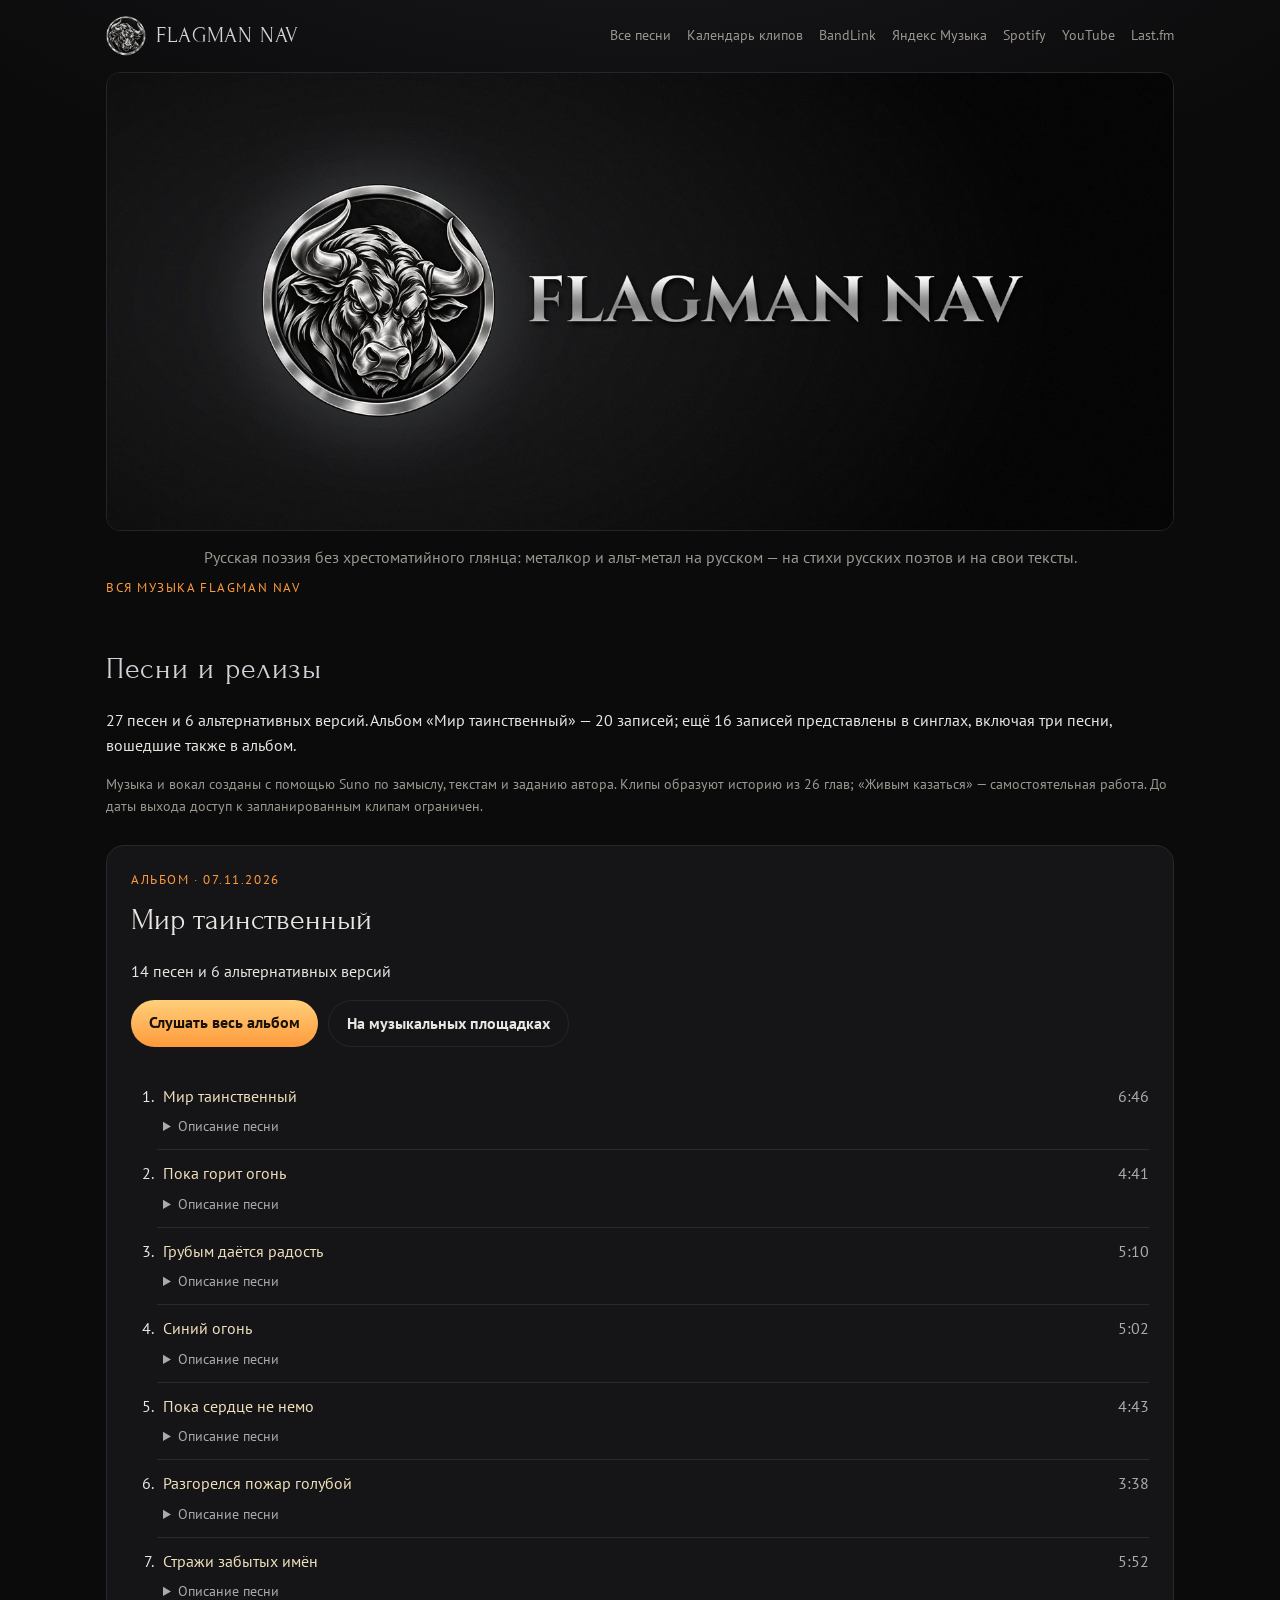
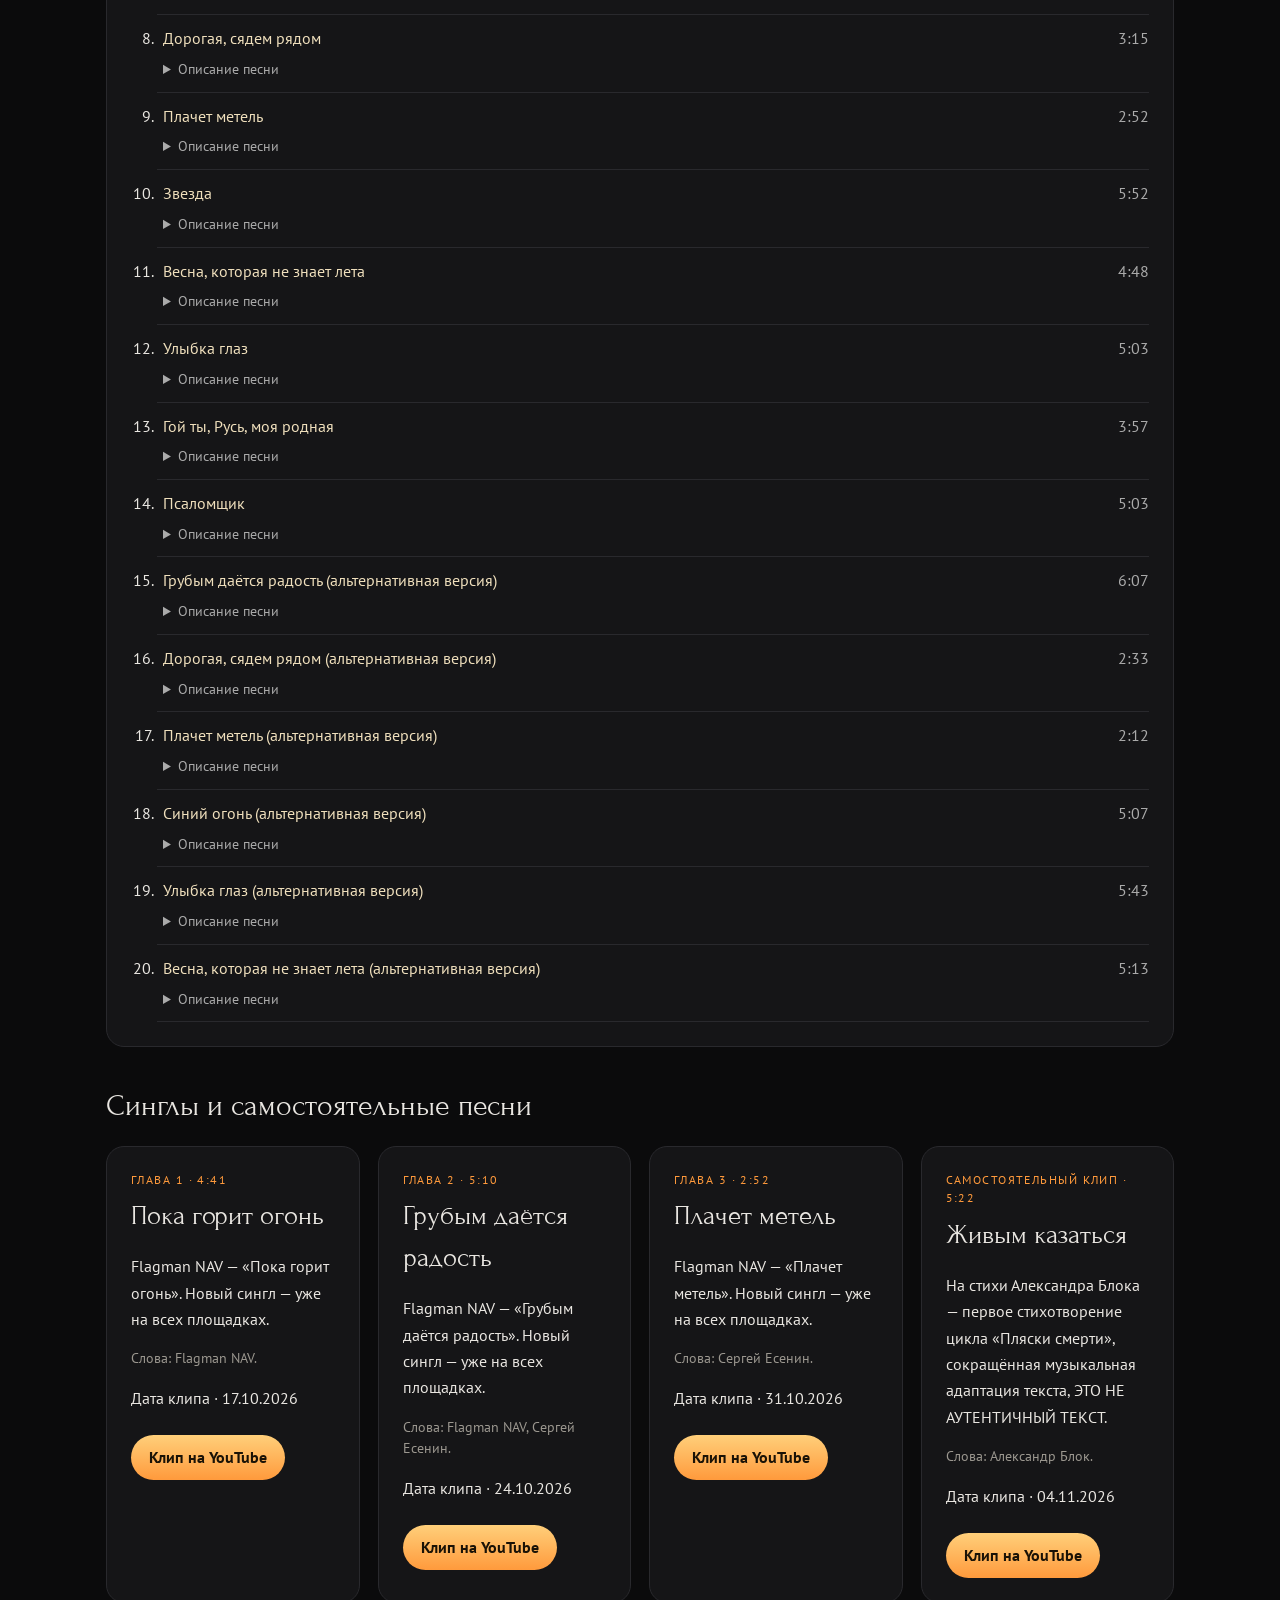
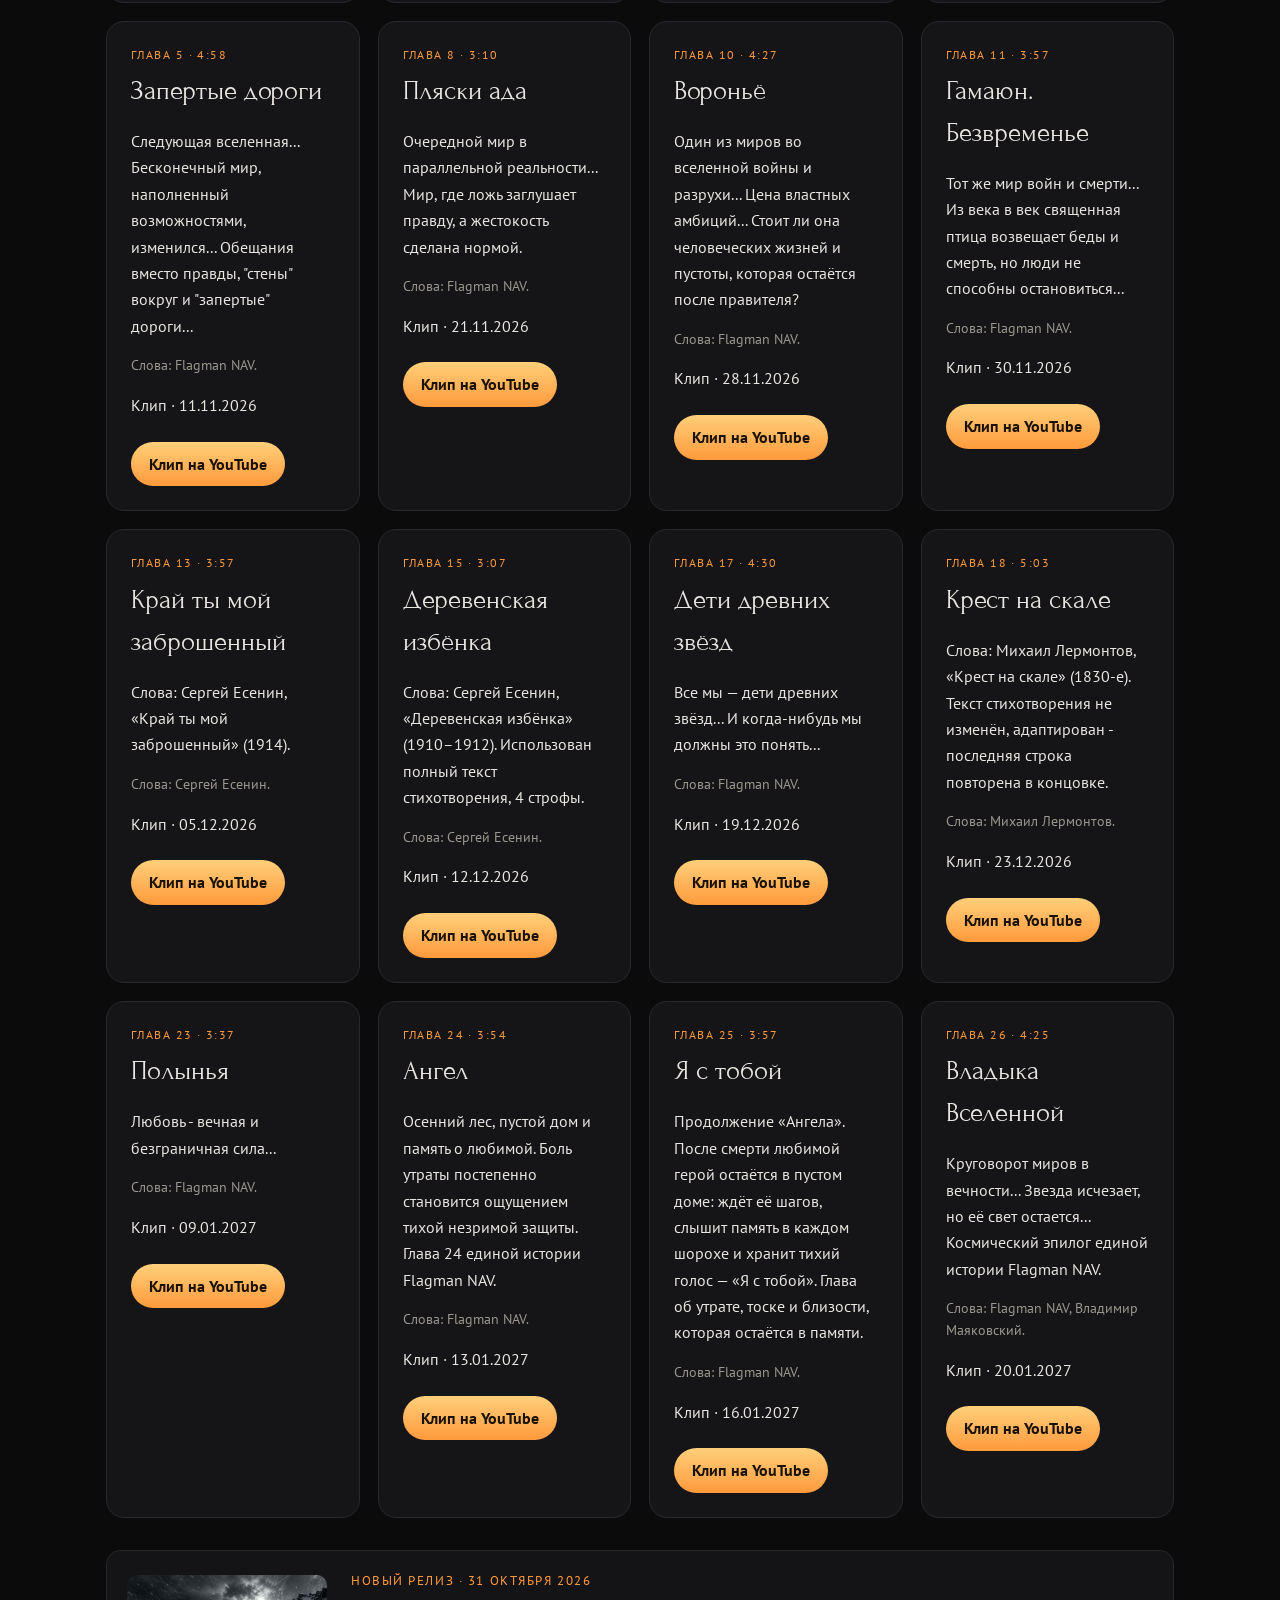
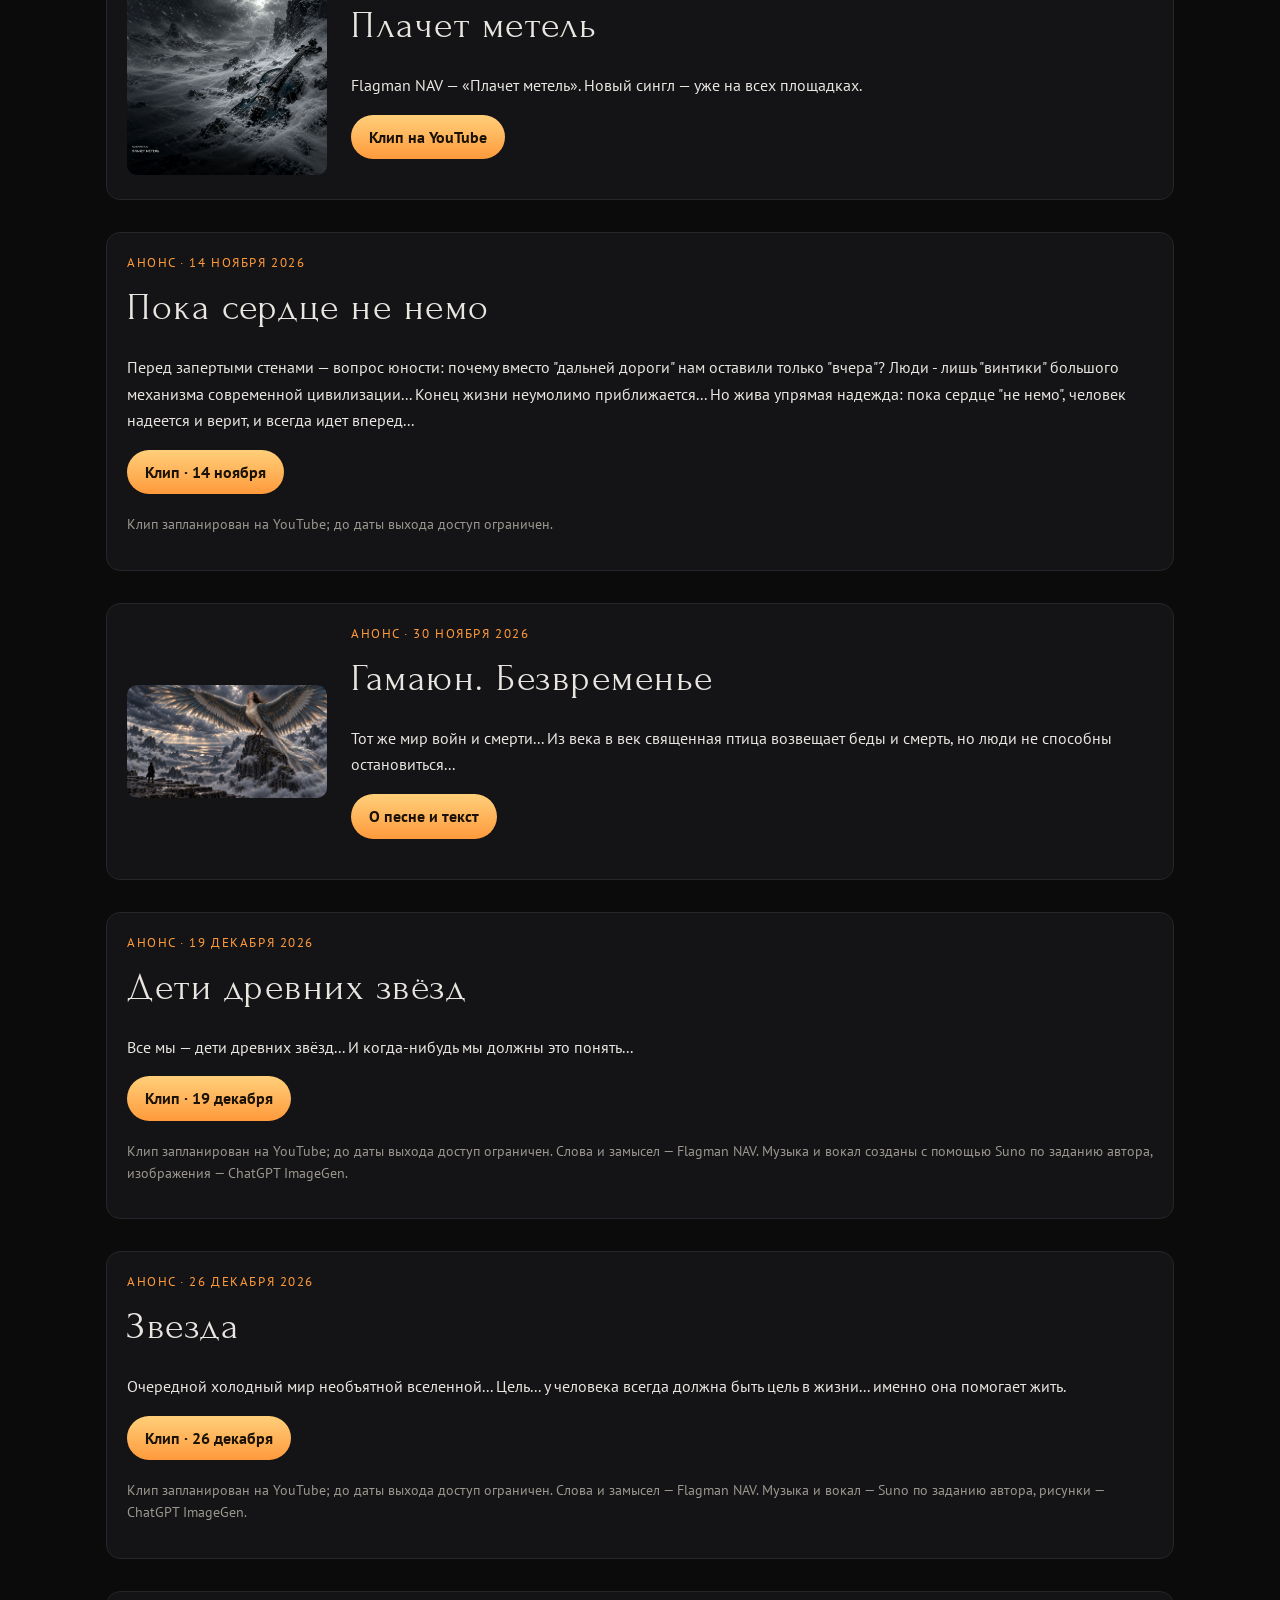
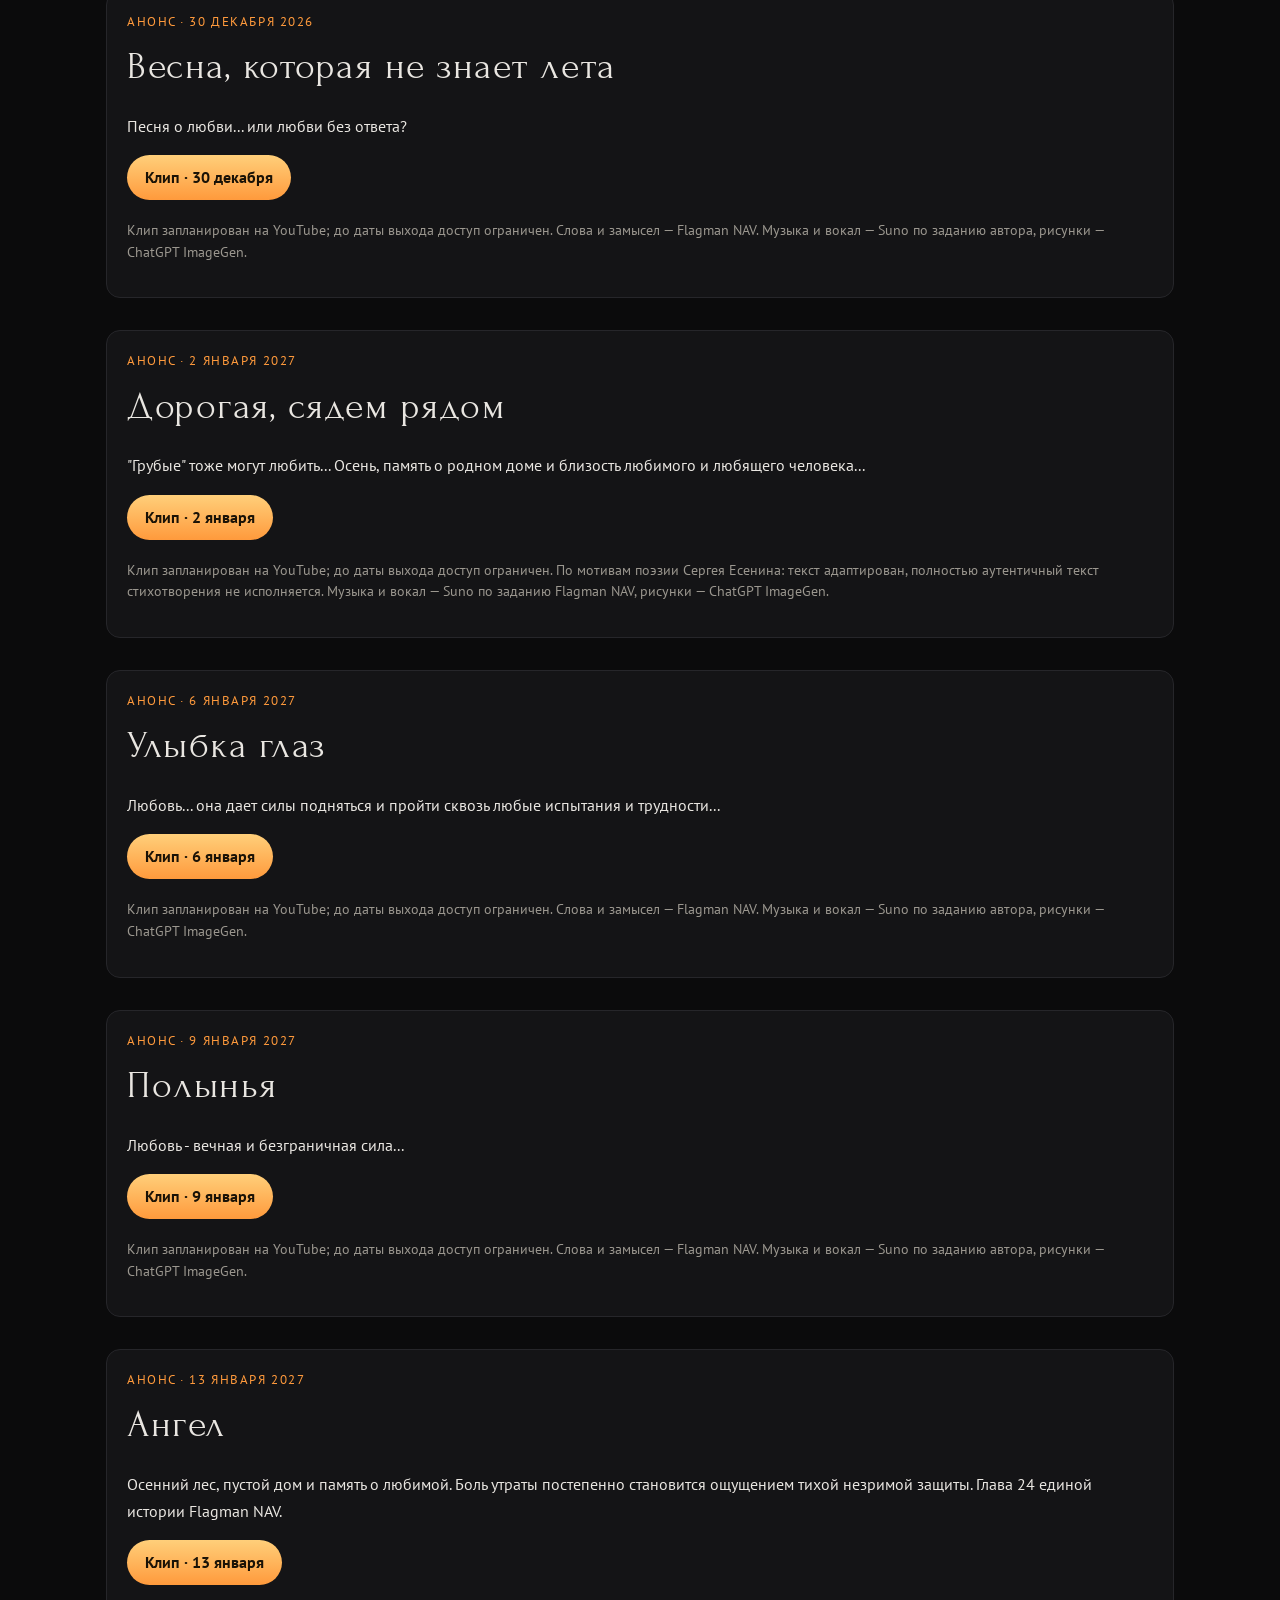
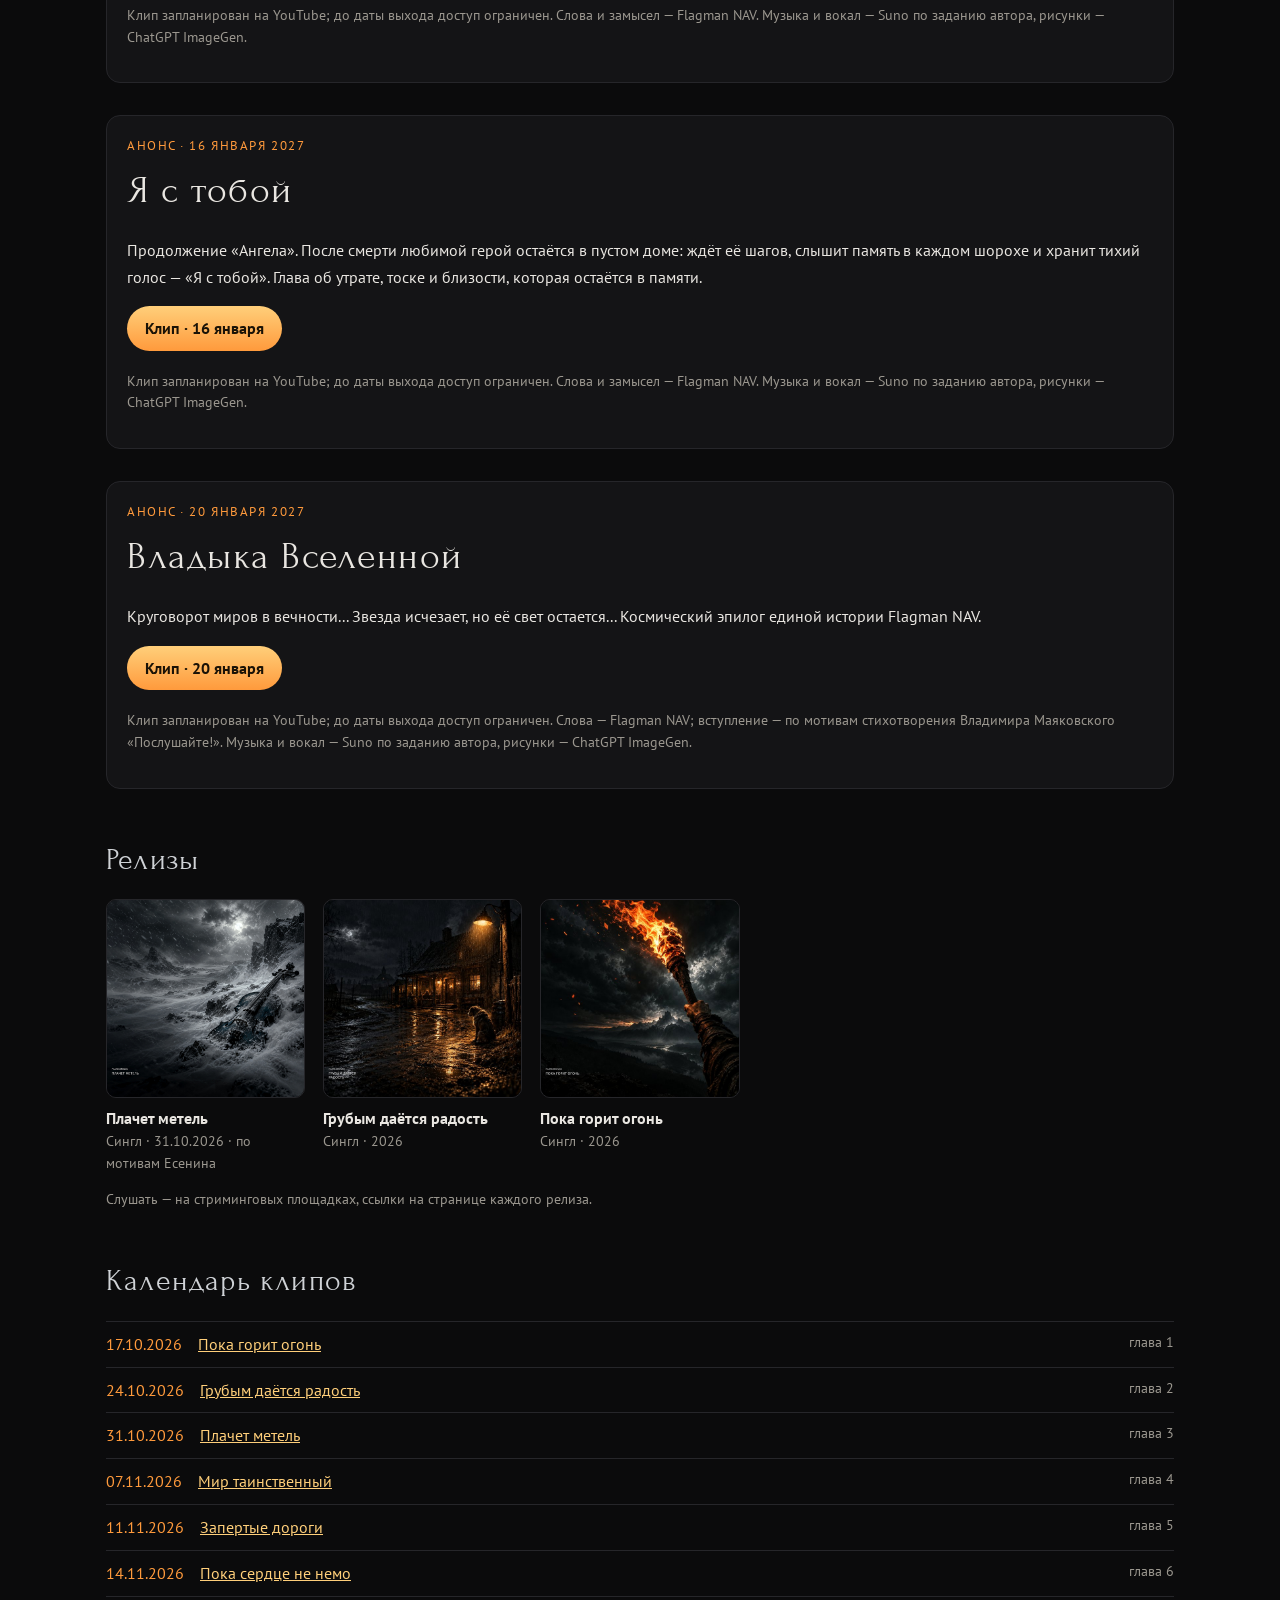
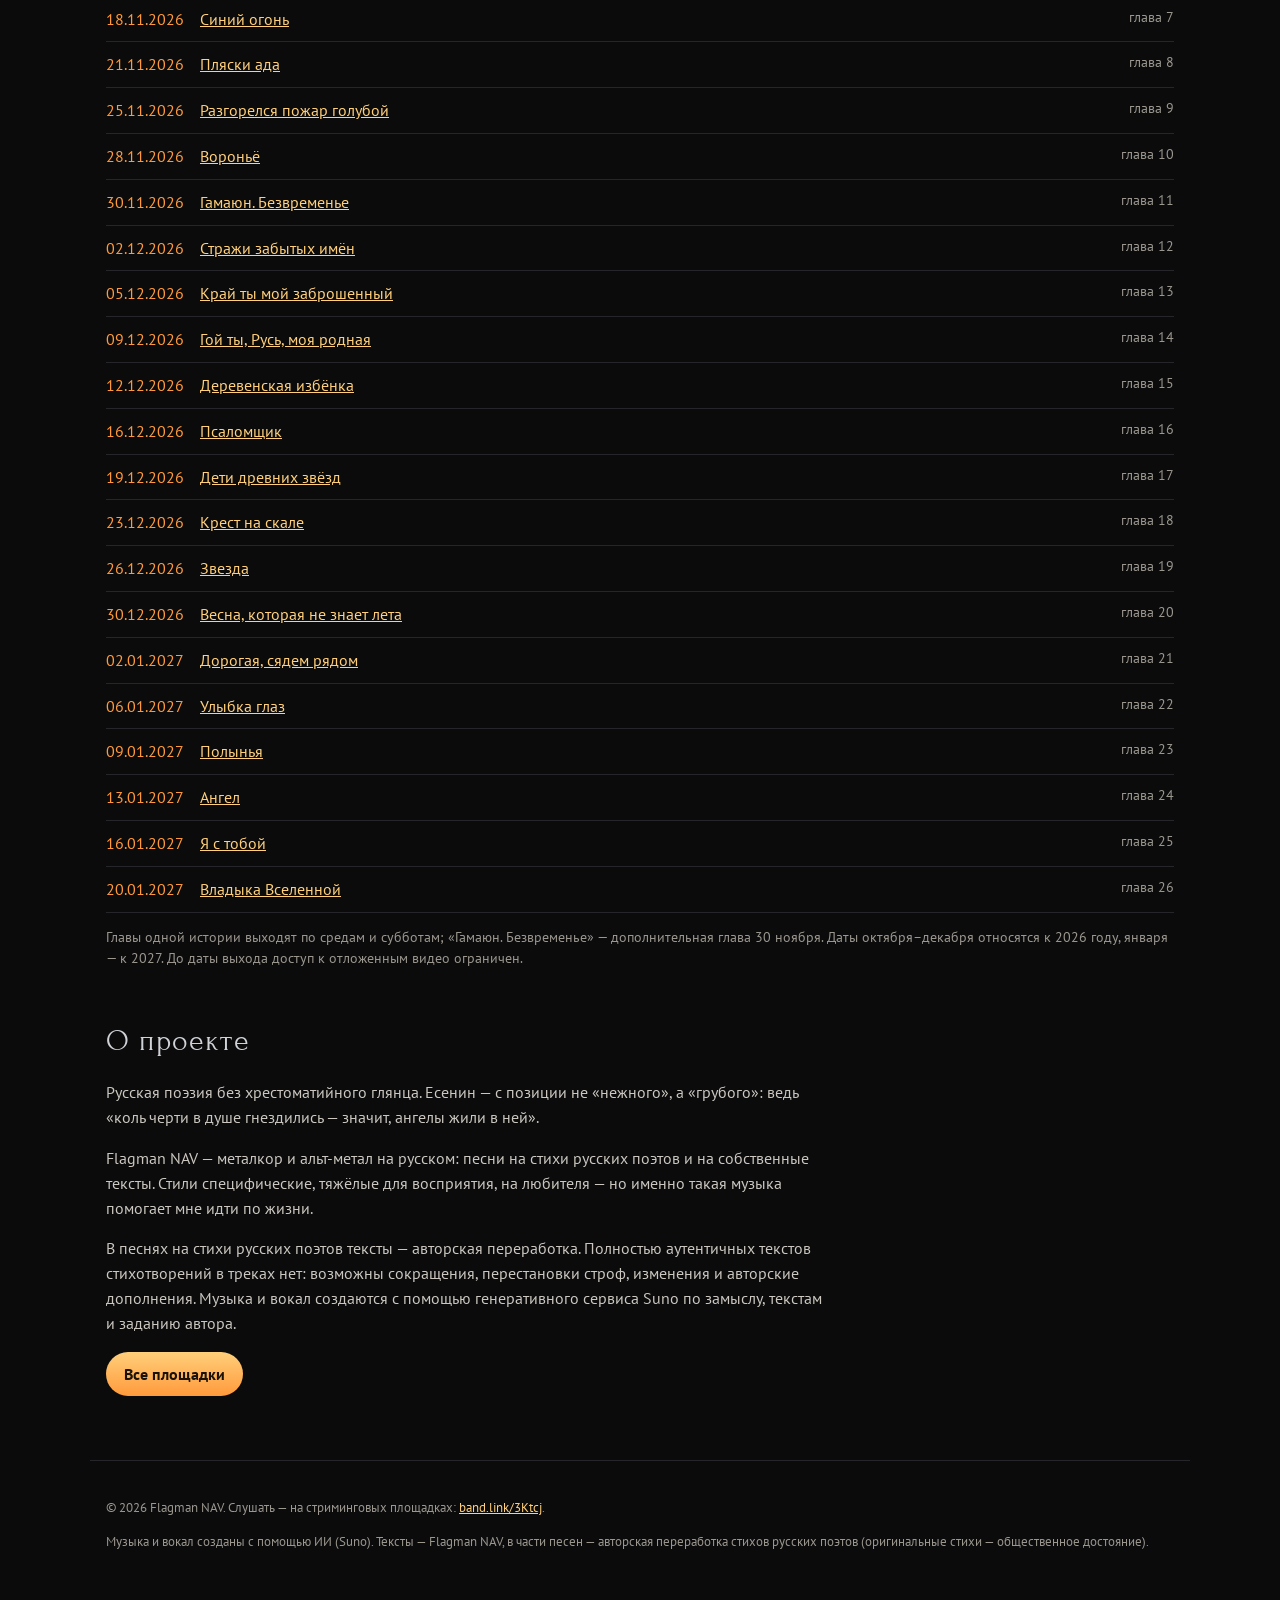
==== commit 8b8cb213: "Взять описания из актуальных клипов и убрать Shorts" ====
--- a/index.html
+++ b/index.html
@@ -6,66 +6,65 @@
 <link rel="preconnect" href="https://fonts.googleapis.com"><link rel="preconnect" href="https://fonts.gstatic.com" crossorigin>
 <link href="https://fonts.googleapis.com/css2?family=Forum&family=PT+Sans:wght@400;700&display=swap" rel="stylesheet">
 <link rel="stylesheet" href="assets/style.css?v=88548f30"><style>
-.catalog{scroll-margin-top:90px}.catalog-album,.catalog-single{background:#151517;border:1px solid #29292d;border-radius:18px;padding:24px}.catalog-album{margin:28px 0 36px}.catalog h3{font-family:Forum,serif;font-size:30px;font-weight:400;margin:0 0 16px}.catalog h4{font-family:Forum,serif;font-size:27px;font-weight:400;margin:0 0 12px}.catalog-tracks{padding-left:26px;margin:26px 0 0}.catalog-tracks li{padding:11px 0 11px 6px;border-bottom:1px solid #29292d}.catalog-tracks a{color:#efdfbc;text-decoration:none}.catalog-tracks a:hover{text-decoration:underline}.catalog-duration{float:right;color:#aaa;margin-left:12px;font-variant-numeric:tabular-nums}.catalog-grid{display:grid;grid-template-columns:repeat(auto-fit,minmax(250px,1fr));gap:18px}.catalog-single .kicker{font-size:12px}.catalog-single .btn{margin-top:8px}#clip-calendar{scroll-margin-top:90px}@media(max-width:600px){.catalog-album,.catalog-single{padding:18px}.catalog-tracks{padding-left:22px}.catalog-tracks a{font-size:15px}.catalog-duration{font-size:13px}}
+.catalog{scroll-margin-top:90px}.catalog-album,.catalog-single{background:#151517;border:1px solid #29292d;border-radius:18px;padding:24px}.catalog-album{margin:28px 0 36px}.catalog h3{font-family:Forum,serif;font-size:30px;font-weight:400;margin:0 0 16px}.catalog h4{font-family:Forum,serif;font-size:27px;font-weight:400;margin:0 0 12px}.catalog-tracks{padding-left:26px;margin:26px 0 0}.catalog-tracks li{padding:11px 0 11px 6px;border-bottom:1px solid #29292d}.catalog-tracks a{color:#efdfbc;text-decoration:none}.catalog-tracks a:hover{text-decoration:underline}.catalog-description{clear:both;padding-top:8px}.catalog-description summary{cursor:pointer;color:#aaa;font-size:14px}.song-description{line-height:1.65}.catalog-duration{float:right;color:#aaa;margin-left:12px;font-variant-numeric:tabular-nums}.catalog-grid{display:grid;grid-template-columns:repeat(auto-fit,minmax(250px,1fr));gap:18px}.catalog-single .kicker{font-size:12px}.catalog-single .btn{margin-top:8px}#clip-calendar{scroll-margin-top:90px}@media(max-width:600px){.catalog-album,.catalog-single{padding:18px}.catalog-tracks{padding-left:22px}.catalog-tracks a{font-size:15px}.catalog-duration{font-size:13px}}
 </style></head>
 <body><header class="top"><a class="brand" href="index.html"><img src="assets/img/logo-128.png" alt="" width="40" height="40"><span>FLAGMAN NAV</span></a>
 <nav><a href="#catalog">Все песни</a><a href="#clip-calendar">Календарь клипов</a><a href="https://band.link/3Ktcj" target="_blank" rel="noopener">BandLink</a><a href="https://music.yandex.ru/artist/26747751" target="_blank" rel="noopener">Яндекс Музыка</a><a href="https://open.spotify.com/artist/2e0nQHVGoqq2iYq0jyE9yZ" target="_blank" rel="noopener">Spotify</a><a href="https://www.youtube.com/channel/UC52dhAOXsA_HtiSvtab9qYQ" target="_blank" rel="noopener">YouTube</a><a href="https://www.last.fm/music/Flagman+NAV" target="_blank" rel="noopener">Last.fm</a></nav></header>
 <main><section class="hero"><img src="assets/img/banner.jpg" alt="Flagman NAV"><p class="tag">Русская поэзия без хрестоматийного глянца: металкор и альт-метал на русском — на стихи русских поэтов и на свои тексты.</p></section>
 <section id="catalog" class="catalog"><p class="kicker">Вся музыка Flagman NAV</p><h2 class="sec">Песни и релизы</h2><p>27 песен и 6 альтернативных версий. Альбом «Мир таинственный» — 20 записей; ещё 16 записей представлены в синглах, включая три песни, вошедшие также в альбом.</p><p class="note">Музыка и вокал созданы с помощью Suno по замыслу, текстам и заданию автора. Клипы образуют историю из 26 глав; «Живым казаться» — самостоятельная работа. До даты выхода доступ к запланированным клипам ограничен.</p>
 <div class="catalog-album"><p class="kicker">Альбом · 07.11.2026</p><h3>Мир таинственный</h3><p>14 песен и 6 альтернативных версий</p><div class="btns"><a class="btn" href="https://youtu.be/G4cEDbB8u6I" target="_blank" rel="noopener">Слушать весь альбом</a><a class="btn ghost" href="https://band.link/3Ktcj" target="_blank" rel="noopener">На музыкальных площадках</a></div><ol class="catalog-tracks">
-<li data-catalog-track="Мир таинственный"><a href="https://youtu.be/G4cEDbB8u6I?t=0" target="_blank" rel="noopener">Мир таинственный</a><span class="catalog-duration">6:46</span></li>
-<li data-catalog-track="Пока горит огонь"><a href="https://youtu.be/G4cEDbB8u6I?t=407" target="_blank" rel="noopener">Пока горит огонь</a><span class="catalog-duration">4:41</span></li>
-<li data-catalog-track="Грубым даётся радость"><a href="https://youtu.be/G4cEDbB8u6I?t=688" target="_blank" rel="noopener">Грубым даётся радость</a><span class="catalog-duration">5:10</span></li>
-<li data-catalog-track="Синий огонь"><a href="https://youtu.be/G4cEDbB8u6I?t=998" target="_blank" rel="noopener">Синий огонь</a><span class="catalog-duration">5:02</span></li>
-<li data-catalog-track="Пока сердце не немо"><a href="https://youtu.be/G4cEDbB8u6I?t=1301" target="_blank" rel="noopener">Пока сердце не немо</a><span class="catalog-duration">4:43</span></li>
-<li data-catalog-track="Разгорелся пожар голубой"><a href="https://youtu.be/G4cEDbB8u6I?t=1584" target="_blank" rel="noopener">Разгорелся пожар голубой</a><span class="catalog-duration">3:38</span></li>
-<li data-catalog-track="Стражи забытых имён"><a href="https://youtu.be/G4cEDbB8u6I?t=1803" target="_blank" rel="noopener">Стражи забытых имён</a><span class="catalog-duration">5:52</span></li>
-<li data-catalog-track="Дорогая, сядем рядом"><a href="https://youtu.be/G4cEDbB8u6I?t=2156" target="_blank" rel="noopener">Дорогая, сядем рядом</a><span class="catalog-duration">3:15</span></li>
-<li data-catalog-track="Плачет метель"><a href="https://youtu.be/G4cEDbB8u6I?t=2352" target="_blank" rel="noopener">Плачет метель</a><span class="catalog-duration">2:52</span></li>
-<li data-catalog-track="Звезда"><a href="https://youtu.be/G4cEDbB8u6I?t=2524" target="_blank" rel="noopener">Звезда</a><span class="catalog-duration">5:52</span></li>
-<li data-catalog-track="Весна, которая не знает лета"><a href="https://youtu.be/G4cEDbB8u6I?t=2877" target="_blank" rel="noopener">Весна, которая не знает лета</a><span class="catalog-duration">4:48</span></li>
-<li data-catalog-track="Улыбка глаз"><a href="https://youtu.be/G4cEDbB8u6I?t=3165" target="_blank" rel="noopener">Улыбка глаз</a><span class="catalog-duration">5:03</span></li>
-<li data-catalog-track="Гой ты, Русь, моя родная"><a href="https://youtu.be/G4cEDbB8u6I?t=3469" target="_blank" rel="noopener">Гой ты, Русь, моя родная</a><span class="catalog-duration">3:57</span></li>
-<li data-catalog-track="Псаломщик"><a href="https://youtu.be/G4cEDbB8u6I?t=3706" target="_blank" rel="noopener">Псаломщик</a><span class="catalog-duration">5:03</span></li>
-<li data-catalog-track="Грубым даётся радость (альтернативная версия)"><a href="https://youtu.be/G4cEDbB8u6I?t=4009" target="_blank" rel="noopener">Грубым даётся радость (альтернативная версия)</a><span class="catalog-duration">6:07</span></li>
-<li data-catalog-track="Дорогая, сядем рядом (альтернативная версия)"><a href="https://youtu.be/G4cEDbB8u6I?t=4376" target="_blank" rel="noopener">Дорогая, сядем рядом (альтернативная версия)</a><span class="catalog-duration">2:33</span></li>
-<li data-catalog-track="Плачет метель (альтернативная версия)"><a href="https://youtu.be/G4cEDbB8u6I?t=4530" target="_blank" rel="noopener">Плачет метель (альтернативная версия)</a><span class="catalog-duration">2:12</span></li>
-<li data-catalog-track="Синий огонь (альтернативная версия)"><a href="https://youtu.be/G4cEDbB8u6I?t=4663" target="_blank" rel="noopener">Синий огонь (альтернативная версия)</a><span class="catalog-duration">5:07</span></li>
-<li data-catalog-track="Улыбка глаз (альтернативная версия)"><a href="https://youtu.be/G4cEDbB8u6I?t=4970" target="_blank" rel="noopener">Улыбка глаз (альтернативная версия)</a><span class="catalog-duration">5:43</span></li>
-<li data-catalog-track="Весна, которая не знает лета (альтернативная версия)"><a href="https://youtu.be/G4cEDbB8u6I?t=5314" target="_blank" rel="noopener">Весна, которая не знает лета (альтернативная версия)</a><span class="catalog-duration">5:13</span></li>
+<li data-catalog-track="Мир таинственный"><a href="https://youtu.be/G4cEDbB8u6I?t=0" target="_blank" rel="noopener">Мир таинственный</a><span class="catalog-duration">6:46</span><details class="catalog-description"><summary>Описание песни</summary><p class="song-description">А что если не понимать поэзию Есенина буквально и забыть про 30-е годы прошлого века? Давайте начнем путешествие героя по параллельным мирам необъятной Вселенной... Иной мир, иное время...</p></details></li>
+<li data-catalog-track="Пока горит огонь"><a href="https://youtu.be/G4cEDbB8u6I?t=407" target="_blank" rel="noopener">Пока горит огонь</a><span class="catalog-duration">4:41</span><details class="catalog-description"><summary>Описание песни</summary><p class="song-description">Flagman NAV — «Пока горит огонь». Новый сингл — уже на всех площадках.</p></details></li>
+<li data-catalog-track="Грубым даётся радость"><a href="https://youtu.be/G4cEDbB8u6I?t=688" target="_blank" rel="noopener">Грубым даётся радость</a><span class="catalog-duration">5:10</span><details class="catalog-description"><summary>Описание песни</summary><p class="song-description">Flagman NAV — «Грубым даётся радость». Новый сингл — уже на всех площадках.</p></details></li>
+<li data-catalog-track="Синий огонь"><a href="https://youtu.be/G4cEDbB8u6I?t=998" target="_blank" rel="noopener">Синий огонь</a><span class="catalog-duration">5:02</span><details class="catalog-description"><summary>Описание песни</summary><p class="song-description">Очередной мир очередной вселенной... Любовь... «Нет, нам нельзя без любви: она есть великий дар – увидеть лучшее, избрать его и жить им. Это есть необходимая и драгоценная способность сказать „да“, принять и начать самоотверженное служение. Как страшна жизнь человека, лишенного этого дара! В какую пустыню, в какую пошлость превращается его жизнь!..&quot; (И.А. Ильин)</p></details></li>
+<li data-catalog-track="Пока сердце не немо"><a href="https://youtu.be/G4cEDbB8u6I?t=1301" target="_blank" rel="noopener">Пока сердце не немо</a><span class="catalog-duration">4:43</span><details class="catalog-description"><summary>Описание песни</summary><p class="song-description">Перед запертыми стенами — вопрос юности: почему вместо &quot;дальней дороги&quot; нам оставили только &quot;вчера&quot;? Люди - лишь &quot;винтики&quot; большого механизма современной цивилизации... Конец жизни неумолимо приближается... Но жива упрямая надежда: пока сердце &quot;не немо&quot;, человек надеется и верит, и всегда идет вперед...</p></details></li>
+<li data-catalog-track="Разгорелся пожар голубой"><a href="https://youtu.be/G4cEDbB8u6I?t=1584" target="_blank" rel="noopener">Разгорелся пожар голубой</a><span class="catalog-duration">3:38</span><details class="catalog-description"><summary>Описание песни</summary><p class="song-description">Посреди безумия окружающего мира он впервые поёт про любовь...</p><p class="song-description">«Разгорелся пожар голубой» — песня о любви... о чувстве, которое могут испытывать не только &quot;нежные&quot;, но и &quot;грубые&quot;. Из альбома «Мир таинственный».</p></details></li>
+<li data-catalog-track="Стражи забытых имён"><a href="https://youtu.be/G4cEDbB8u6I?t=1803" target="_blank" rel="noopener">Стражи забытых имён</a><span class="catalog-duration">5:52</span><details class="catalog-description"><summary>Описание песни</summary><p class="song-description">Память поколений и надежда, которая живет в веках.</p></details></li>
+<li data-catalog-track="Дорогая, сядем рядом"><a href="https://youtu.be/G4cEDbB8u6I?t=2156" target="_blank" rel="noopener">Дорогая, сядем рядом</a><span class="catalog-duration">3:15</span><details class="catalog-description"><summary>Описание песни</summary><p class="song-description">&quot;Грубые&quot; тоже могут любить... Осень, память о родном доме и близость любимого и любящего человека...</p></details></li>
+<li data-catalog-track="Плачет метель"><a href="https://youtu.be/G4cEDbB8u6I?t=2352" target="_blank" rel="noopener">Плачет метель</a><span class="catalog-duration">2:52</span><details class="catalog-description"><summary>Описание песни</summary><p class="song-description">Flagman NAV — «Плачет метель». Новый сингл — уже на всех площадках.</p></details></li>
+<li data-catalog-track="Звезда"><a href="https://youtu.be/G4cEDbB8u6I?t=2524" target="_blank" rel="noopener">Звезда</a><span class="catalog-duration">5:52</span><details class="catalog-description"><summary>Описание песни</summary><p class="song-description">Очередной холодный мир необъятной вселенной... Цель... у человека всегда должна быть цель в жизни... именно она помогает жить.</p></details></li>
+<li data-catalog-track="Весна, которая не знает лета"><a href="https://youtu.be/G4cEDbB8u6I?t=2877" target="_blank" rel="noopener">Весна, которая не знает лета</a><span class="catalog-duration">4:48</span><details class="catalog-description"><summary>Описание песни</summary><p class="song-description">Песня о любви... или любви без ответа?</p></details></li>
+<li data-catalog-track="Улыбка глаз"><a href="https://youtu.be/G4cEDbB8u6I?t=3165" target="_blank" rel="noopener">Улыбка глаз</a><span class="catalog-duration">5:03</span><details class="catalog-description"><summary>Описание песни</summary><p class="song-description">Любовь... она дает силы подняться и пройти сквозь любые испытания и трудности...</p></details></li>
+<li data-catalog-track="Гой ты, Русь, моя родная"><a href="https://youtu.be/G4cEDbB8u6I?t=3469" target="_blank" rel="noopener">Гой ты, Русь, моя родная</a><span class="catalog-duration">3:57</span><details class="catalog-description"><summary>Описание песни</summary><p class="song-description">Слова: Сергей Есенин, «Гой ты, Русь, моя родная…» (1914). Использован полный текст стихотворения, пять строф.</p></details></li>
+<li data-catalog-track="Псаломщик"><a href="https://youtu.be/G4cEDbB8u6I?t=3706" target="_blank" rel="noopener">Псаломщик</a><span class="catalog-duration">5:03</span><details class="catalog-description"><summary>Описание песни</summary><p class="song-description">Очередной мир в очередной параллельной Вселенной...</p></details></li>
+<li data-catalog-track="Грубым даётся радость (альтернативная версия)"><a href="https://youtu.be/G4cEDbB8u6I?t=4009" target="_blank" rel="noopener">Грубым даётся радость (альтернативная версия)</a><span class="catalog-duration">6:07</span><details class="catalog-description"><summary>Описание песни</summary><p class="song-description">Flagman NAV — «Грубым даётся радость». Новый сингл — уже на всех площадках.</p></details></li>
+<li data-catalog-track="Дорогая, сядем рядом (альтернативная версия)"><a href="https://youtu.be/G4cEDbB8u6I?t=4376" target="_blank" rel="noopener">Дорогая, сядем рядом (альтернативная версия)</a><span class="catalog-duration">2:33</span><details class="catalog-description"><summary>Описание песни</summary><p class="song-description">&quot;Грубые&quot; тоже могут любить... Осень, память о родном доме и близость любимого и любящего человека...</p></details></li>
+<li data-catalog-track="Плачет метель (альтернативная версия)"><a href="https://youtu.be/G4cEDbB8u6I?t=4530" target="_blank" rel="noopener">Плачет метель (альтернативная версия)</a><span class="catalog-duration">2:12</span><details class="catalog-description"><summary>Описание песни</summary><p class="song-description">Flagman NAV — «Плачет метель». Новый сингл — уже на всех площадках.</p></details></li>
+<li data-catalog-track="Синий огонь (альтернативная версия)"><a href="https://youtu.be/G4cEDbB8u6I?t=4663" target="_blank" rel="noopener">Синий огонь (альтернативная версия)</a><span class="catalog-duration">5:07</span><details class="catalog-description"><summary>Описание песни</summary><p class="song-description">Очередной мир очередной вселенной... Любовь... «Нет, нам нельзя без любви: она есть великий дар – увидеть лучшее, избрать его и жить им. Это есть необходимая и драгоценная способность сказать „да“, принять и начать самоотверженное служение. Как страшна жизнь человека, лишенного этого дара! В какую пустыню, в какую пошлость превращается его жизнь!..&quot; (И.А. Ильин)</p></details></li>
+<li data-catalog-track="Улыбка глаз (альтернативная версия)"><a href="https://youtu.be/G4cEDbB8u6I?t=4970" target="_blank" rel="noopener">Улыбка глаз (альтернативная версия)</a><span class="catalog-duration">5:43</span><details class="catalog-description"><summary>Описание песни</summary><p class="song-description">Любовь... она дает силы подняться и пройти сквозь любые испытания и трудности...</p></details></li>
+<li data-catalog-track="Весна, которая не знает лета (альтернативная версия)"><a href="https://youtu.be/G4cEDbB8u6I?t=5314" target="_blank" rel="noopener">Весна, которая не знает лета (альтернативная версия)</a><span class="catalog-duration">5:13</span><details class="catalog-description"><summary>Описание песни</summary><p class="song-description">Песня о любви... или любви без ответа?</p></details></li>
 </ol></div><h3>Синглы и самостоятельные песни</h3><div class="catalog-grid">
-<article class="catalog-single" data-catalog-track="Пока горит огонь"><p class="kicker">Глава 1 · 4:41</p><h4>Пока горит огонь</h4><p class="note">Слова: Flagman NAV.</p><p>Дата клипа · 17.10.2026</p><a class="btn" href="https://youtu.be/ys2TuLR1H88" target="_blank" rel="noopener">Клип на YouTube</a></article>
-<article class="catalog-single" data-catalog-track="Грубым даётся радость"><p class="kicker">Глава 2 · 5:10</p><h4>Грубым даётся радость</h4><p class="note">Слова: Flagman NAV, Сергей Есенин.</p><p>Дата клипа · 24.10.2026</p><a class="btn" href="https://youtu.be/WJYEYnYAzOk" target="_blank" rel="noopener">Клип на YouTube</a></article>
-<article class="catalog-single" data-catalog-track="Плачет метель"><p class="kicker">Глава 3 · 2:52</p><h4>Плачет метель</h4><p class="note">Слова: Сергей Есенин.</p><p>Дата клипа · 31.10.2026</p><a class="btn" href="https://youtu.be/JQbb9_xfhyU" target="_blank" rel="noopener">Клип на YouTube</a></article>
-<article class="catalog-single" data-catalog-track="Живым казаться"><p class="kicker">Самостоятельный клип · 5:22</p><h4>Живым казаться</h4><p class="note">Слова: Александр Блок.</p><p>Дата клипа · 04.11.2026</p><a class="btn" href="https://youtu.be/aqPz6gwJcVY" target="_blank" rel="noopener">Клип на YouTube</a></article>
-<article class="catalog-single" data-catalog-track="Запертые дороги"><p class="kicker">Глава 5 · 4:58</p><h4>Запертые дороги</h4><p class="note">Слова: Flagman NAV.</p><p>Клип · 11.11.2026</p><a class="btn" href="https://youtu.be/qaGRUInEPSs" target="_blank" rel="noopener">Клип на YouTube</a></article>
-<article class="catalog-single" data-catalog-track="Пляски ада"><p class="kicker">Глава 8 · 3:10</p><h4>Пляски ада</h4><p class="note">Слова: Flagman NAV.</p><p>Клип · 21.11.2026</p><a class="btn" href="https://youtu.be/JJCASL561Lo" target="_blank" rel="noopener">Клип на YouTube</a></article>
-<article class="catalog-single" data-catalog-track="Вороньё"><p class="kicker">Глава 10 · 4:27</p><h4>Вороньё</h4><p class="note">Слова: Flagman NAV.</p><p>Клип · 28.11.2026</p><a class="btn" href="https://youtu.be/Ule5vf46T70" target="_blank" rel="noopener">Клип на YouTube</a></article>
-<article class="catalog-single" data-catalog-track="Гамаюн. Безвременье"><p class="kicker">Глава 11 · 3:57</p><h4>Гамаюн. Безвременье</h4><p class="note">Слова: Flagman NAV.</p><p>Клип · 30.11.2026</p><a class="btn" href="https://youtu.be/ojIqn6GGF04" target="_blank" rel="noopener">Клип на YouTube</a></article>
-<article class="catalog-single" data-catalog-track="Край ты мой заброшенный"><p class="kicker">Глава 13 · 3:57</p><h4>Край ты мой заброшенный</h4><p class="note">Слова: Сергей Есенин.</p><p>Клип · 05.12.2026</p><a class="btn" href="https://youtu.be/fQ8TnhOU9Ho" target="_blank" rel="noopener">Клип на YouTube</a></article>
-<article class="catalog-single" data-catalog-track="Деревенская избёнка"><p class="kicker">Глава 15 · 3:07</p><h4>Деревенская избёнка</h4><p class="note">Слова: Сергей Есенин.</p><p>Клип · 12.12.2026</p><a class="btn" href="https://youtu.be/IUTTyIiUEs4" target="_blank" rel="noopener">Клип на YouTube</a></article>
-<article class="catalog-single" data-catalog-track="Дети древних звёзд"><p class="kicker">Глава 17 · 4:30</p><h4>Дети древних звёзд</h4><p class="note">Слова: Flagman NAV.</p><p>Клип · 19.12.2026</p><a class="btn" href="https://youtu.be/v_7GD7ycjYo" target="_blank" rel="noopener">Клип на YouTube</a></article>
-<article class="catalog-single" data-catalog-track="Крест на скале"><p class="kicker">Глава 18 · 5:03</p><h4>Крест на скале</h4><p class="note">Слова: Михаил Лермонтов.</p><p>Клип · 23.12.2026</p><a class="btn" href="https://youtu.be/xHjpsBeV67M" target="_blank" rel="noopener">Клип на YouTube</a></article>
-<article class="catalog-single" data-catalog-track="Полынья"><p class="kicker">Глава 23 · 3:37</p><h4>Полынья</h4><p class="note">Слова: Flagman NAV.</p><p>Клип · 09.01.2027</p><a class="btn" href="https://youtu.be/IunEjQUKg1U" target="_blank" rel="noopener">Клип на YouTube</a></article>
-<article class="catalog-single" data-catalog-track="Ангел"><p class="kicker">Глава 24 · 3:54</p><h4>Ангел</h4><p class="note">Слова: Flagman NAV.</p><p>Клип · 13.01.2027</p><a class="btn" href="https://youtu.be/-mwcv9Yrv4Y" target="_blank" rel="noopener">Клип на YouTube</a></article>
-<article class="catalog-single" data-catalog-track="Я с тобой"><p class="kicker">Глава 25 · 3:57</p><h4>Я с тобой</h4><p class="note">Слова: Flagman NAV.</p><p>Клип · 16.01.2027</p><a class="btn" href="https://youtu.be/FP-6qY1-O-A" target="_blank" rel="noopener">Клип на YouTube</a></article>
-<article class="catalog-single" data-catalog-track="Владыка Вселенной"><p class="kicker">Глава 26 · 4:25</p><h4>Владыка Вселенной</h4><p class="note">Слова: Flagman NAV, Владимир Маяковский.</p><p>Клип · 20.01.2027</p><a class="btn" href="https://youtu.be/9TkmpaRYyb8" target="_blank" rel="noopener">Клип на YouTube</a></article>
+<article class="catalog-single" data-catalog-track="Пока горит огонь"><p class="kicker">Глава 1 · 4:41</p><h4>Пока горит огонь</h4><p class="song-description">Flagman NAV — «Пока горит огонь». Новый сингл — уже на всех площадках.</p><p class="note">Слова: Flagman NAV.</p><p>Дата клипа · 17.10.2026</p><a class="btn" href="https://youtu.be/ys2TuLR1H88" target="_blank" rel="noopener">Клип на YouTube</a></article>
+<article class="catalog-single" data-catalog-track="Грубым даётся радость"><p class="kicker">Глава 2 · 5:10</p><h4>Грубым даётся радость</h4><p class="song-description">Flagman NAV — «Грубым даётся радость». Новый сингл — уже на всех площадках.</p><p class="note">Слова: Flagman NAV, Сергей Есенин.</p><p>Дата клипа · 24.10.2026</p><a class="btn" href="https://youtu.be/WJYEYnYAzOk" target="_blank" rel="noopener">Клип на YouTube</a></article>
+<article class="catalog-single" data-catalog-track="Плачет метель"><p class="kicker">Глава 3 · 2:52</p><h4>Плачет метель</h4><p class="song-description">Flagman NAV — «Плачет метель». Новый сингл — уже на всех площадках.</p><p class="note">Слова: Сергей Есенин.</p><p>Дата клипа · 31.10.2026</p><a class="btn" href="https://youtu.be/JQbb9_xfhyU" target="_blank" rel="noopener">Клип на YouTube</a></article>
+<article class="catalog-single" data-catalog-track="Живым казаться"><p class="kicker">Самостоятельный клип · 5:22</p><h4>Живым казаться</h4><p class="song-description">На стихи Александра Блока — первое стихотворение цикла «Пляски смерти», сокращённая музыкальная адаптация текста, ЭТО НЕ АУТЕНТИЧНЫЙ ТЕКСТ.</p><p class="note">Слова: Александр Блок.</p><p>Дата клипа · 04.11.2026</p><a class="btn" href="https://youtu.be/aqPz6gwJcVY" target="_blank" rel="noopener">Клип на YouTube</a></article>
+<article class="catalog-single" data-catalog-track="Запертые дороги"><p class="kicker">Глава 5 · 4:58</p><h4>Запертые дороги</h4><p class="song-description">Следующая вселенная... Бесконечный мир, наполненный возможностями, изменился... Обещания вместо правды, &quot;стены&quot; вокруг и &quot;запертые&quot; дороги...</p><p class="note">Слова: Flagman NAV.</p><p>Клип · 11.11.2026</p><a class="btn" href="https://youtu.be/qaGRUInEPSs" target="_blank" rel="noopener">Клип на YouTube</a></article>
+<article class="catalog-single" data-catalog-track="Пляски ада"><p class="kicker">Глава 8 · 3:10</p><h4>Пляски ада</h4><p class="song-description">Очередной мир в параллельной реальности... Мир, где ложь заглушает правду, а жестокость сделана нормой.</p><p class="note">Слова: Flagman NAV.</p><p>Клип · 21.11.2026</p><a class="btn" href="https://youtu.be/JJCASL561Lo" target="_blank" rel="noopener">Клип на YouTube</a></article>
+<article class="catalog-single" data-catalog-track="Вороньё"><p class="kicker">Глава 10 · 4:27</p><h4>Вороньё</h4><p class="song-description">Один из миров во вселенной войны и разрухи... Цена властных амбиций... Стоит ли она человеческих жизней и пустоты, которая остаётся после правителя?</p><p class="note">Слова: Flagman NAV.</p><p>Клип · 28.11.2026</p><a class="btn" href="https://youtu.be/Ule5vf46T70" target="_blank" rel="noopener">Клип на YouTube</a></article>
+<article class="catalog-single" data-catalog-track="Гамаюн. Безвременье"><p class="kicker">Глава 11 · 3:57</p><h4>Гамаюн. Безвременье</h4><p class="song-description">Тот же мир войн и смерти... Из века в век священная птица возвещает беды и смерть, но люди не способны остановиться...</p><p class="note">Слова: Flagman NAV.</p><p>Клип · 30.11.2026</p><a class="btn" href="https://youtu.be/ojIqn6GGF04" target="_blank" rel="noopener">Клип на YouTube</a></article>
+<article class="catalog-single" data-catalog-track="Край ты мой заброшенный"><p class="kicker">Глава 13 · 3:57</p><h4>Край ты мой заброшенный</h4><p class="song-description">Слова: Сергей Есенин, «Край ты мой заброшенный» (1914).</p><p class="note">Слова: Сергей Есенин.</p><p>Клип · 05.12.2026</p><a class="btn" href="https://youtu.be/fQ8TnhOU9Ho" target="_blank" rel="noopener">Клип на YouTube</a></article>
+<article class="catalog-single" data-catalog-track="Деревенская избёнка"><p class="kicker">Глава 15 · 3:07</p><h4>Деревенская избёнка</h4><p class="song-description">Слова: Сергей Есенин, «Деревенская избёнка» (1910–1912). Использован полный текст стихотворения, 4 строфы.</p><p class="note">Слова: Сергей Есенин.</p><p>Клип · 12.12.2026</p><a class="btn" href="https://youtu.be/IUTTyIiUEs4" target="_blank" rel="noopener">Клип на YouTube</a></article>
+<article class="catalog-single" data-catalog-track="Дети древних звёзд"><p class="kicker">Глава 17 · 4:30</p><h4>Дети древних звёзд</h4><p class="song-description">Все мы — дети древних звёзд... И когда-нибудь мы должны это понять...</p><p class="note">Слова: Flagman NAV.</p><p>Клип · 19.12.2026</p><a class="btn" href="https://youtu.be/v_7GD7ycjYo" target="_blank" rel="noopener">Клип на YouTube</a></article>
+<article class="catalog-single" data-catalog-track="Крест на скале"><p class="kicker">Глава 18 · 5:03</p><h4>Крест на скале</h4><p class="song-description">Слова: Михаил Лермонтов, «Крест на скале» (1830-е). Текст стихотворения не изменён, адаптирован - последняя строка повторена в концовке.</p><p class="note">Слова: Михаил Лермонтов.</p><p>Клип · 23.12.2026</p><a class="btn" href="https://youtu.be/xHjpsBeV67M" target="_blank" rel="noopener">Клип на YouTube</a></article>
+<article class="catalog-single" data-catalog-track="Полынья"><p class="kicker">Глава 23 · 3:37</p><h4>Полынья</h4><p class="song-description">Любовь - вечная и безграничная сила...</p><p class="note">Слова: Flagman NAV.</p><p>Клип · 09.01.2027</p><a class="btn" href="https://youtu.be/IunEjQUKg1U" target="_blank" rel="noopener">Клип на YouTube</a></article>
+<article class="catalog-single" data-catalog-track="Ангел"><p class="kicker">Глава 24 · 3:54</p><h4>Ангел</h4><p class="song-description">Осенний лес, пустой дом и память о любимой. Боль утраты постепенно становится ощущением тихой незримой защиты. Глава 24 единой истории Flagman NAV.</p><p class="note">Слова: Flagman NAV.</p><p>Клип · 13.01.2027</p><a class="btn" href="https://youtu.be/-mwcv9Yrv4Y" target="_blank" rel="noopener">Клип на YouTube</a></article>
+<article class="catalog-single" data-catalog-track="Я с тобой"><p class="kicker">Глава 25 · 3:57</p><h4>Я с тобой</h4><p class="song-description">Продолжение «Ангела». После смерти любимой герой остаётся в пустом доме: ждёт её шагов, слышит память в каждом шорохе и хранит тихий голос — «Я с тобой». Глава об утрате, тоске и близости, которая остаётся в памяти.</p><p class="note">Слова: Flagman NAV.</p><p>Клип · 16.01.2027</p><a class="btn" href="https://youtu.be/FP-6qY1-O-A" target="_blank" rel="noopener">Клип на YouTube</a></article>
+<article class="catalog-single" data-catalog-track="Владыка Вселенной"><p class="kicker">Глава 26 · 4:25</p><h4>Владыка Вселенной</h4><p class="song-description">Круговорот миров в вечности... Звезда исчезает, но её свет остается... Космический эпилог единой истории Flagman NAV.</p><p class="note">Слова: Flagman NAV, Владимир Маяковский.</p><p>Клип · 20.01.2027</p><a class="btn" href="https://youtu.be/9TkmpaRYyb8" target="_blank" rel="noopener">Клип на YouTube</a></article>
 </div></section>
 <section class="latest"><img class="cover" src="assets/covers/plachet-metel.jpg" alt="Обложка «Плачет метель»" width="300" height="300">
-<div><p class="kicker">Новый релиз · 31 октября 2026</p><h2>Плачет метель</h2><p>По мотивам поэзии Сергея Есенина.</p>
-<div class="btns"><a class="btn" href="https://www.youtube.com/watch?v=JQbb9_xfhyU" target="_blank" rel="noopener">Клип на YouTube</a></div></div></section>
-<section class="latest" id="poka-serdtse-ne-nemo"><div><p class="kicker">Анонс · 14 ноября 2026</p><h2>Пока сердце не немо</h2><div class="btns"><a class="btn" href="https://youtu.be/IczNe7L0TEE" target="_blank" rel="noopener">Клип · 14 ноября</a><a class="btn" href="https://youtube.com/shorts/3tk5-NRdQTs" target="_blank" rel="noopener">Но пока ещё сердце не немо · 14 ноября</a><a class="btn" href="https://youtube.com/shorts/_jXazejrNSY" target="_blank" rel="noopener">Почему нам оставили только вчера · 16 ноября</a><a class="btn" href="https://youtube.com/shorts/EldjMPceS18" target="_blank" rel="noopener">Не отнять у живого надежду · 19 ноября</a></div><p class="note">Клип и три Shorts запланированы на YouTube; до даты выхода доступ ограничен.</p></div></section>
+<div><p class="kicker">Новый релиз · 31 октября 2026</p><h2>Плачет метель</h2><p class="song-description">Flagman NAV — «Плачет метель». Новый сингл — уже на всех площадках.</p><div class="btns"><a class="btn" href="https://www.youtube.com/watch?v=JQbb9_xfhyU" target="_blank" rel="noopener">Клип на YouTube</a></div></div></section>
+<section class="latest" id="poka-serdtse-ne-nemo"><div><p class="kicker">Анонс · 14 ноября 2026</p><h2>Пока сердце не немо</h2><p class="song-description">Перед запертыми стенами — вопрос юности: почему вместо &quot;дальней дороги&quot; нам оставили только &quot;вчера&quot;? Люди - лишь &quot;винтики&quot; большого механизма современной цивилизации... Конец жизни неумолимо приближается... Но жива упрямая надежда: пока сердце &quot;не немо&quot;, человек надеется и верит, и всегда идет вперед...</p><div class="btns"><a class="btn" href="https://youtu.be/IczNe7L0TEE" target="_blank" rel="noopener">Клип · 14 ноября</a></div><p class="note">Клип запланирован на YouTube; до даты выхода доступ ограничен.</p></div></section>
 <section class="latest"><img class="cover" src="assets/covers/gamayun.png" alt="Гамаюн — кадр утверждённого клипа" width="300">
-<div><p class="kicker">Анонс · 30 ноября 2026</p><h2>Гамаюн. Безвременье</h2><p>Глава 11. Атмосферный мелодичный дум-метал: память веков и пророчество о повторяющейся беде.</p><div class="btns"><a class="btn" href="r/gamayun-bezvremenye.html">О песне и текст</a></div></div></section>
-<section class="latest" id="deti-drevnih-zvyozd"><div><p class="kicker">Анонс · 19 декабря 2026</p><h2>Дети древних звёзд</h2><p>Глава 17 единой истории. О мире, привыкшем терпеть, памяти о внутренней свободе и надежде на возрождение. От мёртвого поля и чужой власти — к звёздному небу и городу из света.</p><div class="btns"><a class="btn" href="https://youtu.be/v_7GD7ycjYo" target="_blank" rel="noopener">Клип · 19 декабря</a><a class="btn" href="https://youtube.com/shorts/x0JecoHeJ0I" target="_blank" rel="noopener">Мы привыкли терпеть · 19 декабря</a><a class="btn" href="https://youtube.com/shorts/hC_mFzYrb44" target="_blank" rel="noopener">Дети древних звёзд · 20 декабря</a><a class="btn" href="https://youtube.com/shorts/nbL0DoRJkqc" target="_blank" rel="noopener">Будет рассвет · 21 декабря</a></div><p class="note">Клип и три Shorts запланированы на YouTube; до даты выхода доступ ограничен. Слова и замысел — Flagman NAV. Музыка и вокал созданы с помощью Suno по заданию автора, изображения — ChatGPT ImageGen.</p></div></section>
-<section class="latest" id="zvezda"><div><p class="kicker">Анонс · 26 декабря 2026</p><h2>Звезда</h2><p>Глава 19 единой истории. Первопроходец в ледяной ночи: впереди нет готовой дороги, лишь звезда как внутренний ориентир. Песня о силе и верности своему пути из альбома «Мир таинственный».</p><div class="btns"><a class="btn" href="https://youtu.be/0zKBZh9AtWg" target="_blank" rel="noopener">Клип · 26 декабря</a><a class="btn" href="https://youtube.com/shorts/ctyKqeksQOw" target="_blank" rel="noopener">За перевалом меркнет ночь · 26 декабря</a><a class="btn" href="https://youtube.com/shorts/z2th1Ay5MCY" target="_blank" rel="noopener">Звезда горит издалека · 27 декабря</a><a class="btn" href="https://youtube.com/shorts/uoh9f99mVhA" target="_blank" rel="noopener">Мне не позволит повернуть · 28 декабря</a></div><p class="note">Клип и три Shorts запланированы на YouTube; до даты выхода доступ ограничен. Слова и замысел — Flagman NAV. Музыка и вокал — Suno по заданию автора, рисунки — ChatGPT ImageGen.</p></div></section>
-<section class="latest" id="vesna-kotoraya-ne-znaet-leta"><div><p class="kicker">Анонс · 30 декабря 2026</p><h2>Весна, которая не знает лета</h2><p>Глава 20 единой истории, из альбома «Мир таинственный». О близости, которая ускользает, и надежде на тепло среди внутренней зимы. После «Звезды» герой встречает её — весну, за которой остаётся зима.</p><div class="btns"><a class="btn" href="https://youtu.be/N_pYHtr9y6Q" target="_blank" rel="noopener">Клип · 30 декабря</a><a class="btn" href="https://youtube.com/shorts/W8evQ7O_JxA" target="_blank" rel="noopener">Ты — как весна · 30 декабря</a><a class="btn" href="https://youtube.com/shorts/0xtEY_2FniU" target="_blank" rel="noopener">Но ты не моя · 31 декабря</a><a class="btn" href="https://youtube.com/shorts/SSZAO2jz22c" target="_blank" rel="noopener">Пусть она растопит этот мороз · 1 января 2027</a></div><p class="note">Клип и три Shorts запланированы на YouTube; до даты выхода доступ ограничен. Слова и замысел — Flagman NAV. Музыка и вокал — Suno по заданию автора, рисунки — ChatGPT ImageGen.</p></div></section>
-<section class="latest" id="dorogaya-syadem-ryadom"><div><p class="kicker">Анонс · 2 января 2027</p><h2>Дорогая, сядем рядом</h2><p>Глава 21 единой истории, из альбома «Мир таинственный». Осень, память о родном доме и близость, которая возвращает радость жизни. Музыкальная адаптация поэзии Сергея Есенина.</p><div class="btns"><a class="btn" href="https://youtu.be/K1Uco8ZAN0o" target="_blank" rel="noopener">Клип · 2 января</a><a class="btn" href="https://youtube.com/shorts/yQErKtNjcx4" target="_blank" rel="noopener">Дорогая, сядем рядом · 2 января</a><a class="btn" href="https://youtube.com/shorts/-maR_ENgxdE" target="_blank" rel="noopener">Это золото осеннее · 3 января</a><a class="btn" href="https://youtube.com/shorts/GgWZgoKgFqk" target="_blank" rel="noopener">Слушать чувственную вьюгу · 4 января</a></div><p class="note">Клип и три Shorts запланированы на YouTube; до даты выхода доступ ограничен. По мотивам поэзии Сергея Есенина: текст адаптирован, полностью аутентичный текст стихотворения не исполняется. Музыка и вокал — Suno по заданию Flagman NAV, рисунки — ChatGPT ImageGen.</p></div></section>
-<section class="latest" id="ulybka-glaz"><div><p class="kicker">Анонс · 6 января 2027</p><h2>Улыбка глаз</h2><p>Глава 22 единой истории. Стойкость и свет любимого человека: через бетонную мглу герой идёт навстречу теплу. После «Дорогая, сядем рядом» и перед «Полыньёй».</p><div class="btns"><a class="btn" href="https://youtu.be/y0ZeHspkH18" target="_blank" rel="noopener">Клип · 6 января</a><a class="btn" href="https://youtube.com/shorts/L5Ga8hRfivQ" target="_blank" rel="noopener">Улыбка глаз твоих прекрасных · 6 января</a><a class="btn" href="https://youtube.com/shorts/n8ogUgesvXM" target="_blank" rel="noopener">Я не согнусь и не уйду · 7 января</a><a class="btn" href="https://youtube.com/shorts/KbO0SilCWdk" target="_blank" rel="noopener">Когда погаснут все светила · 8 января</a></div><p class="note">Клип и три Shorts запланированы на YouTube; до даты выхода доступ ограничен. Слова и замысел — Flagman NAV. Музыка и вокал — Suno по заданию автора, рисунки — ChatGPT ImageGen.</p></div></section>
-<section class="latest" id="polynya"><div><p class="kicker">Анонс · 9 января 2027</p><h2>Полынья</h2><p>Глава 23 единой истории, между «Улыбкой глаз» и «Ангелом». Любовь возвращает героя к свету: от тяжести прошлого и ледяной тьмы — к близости и возрождению.</p><div class="btns"><a class="btn" href="https://youtu.be/IunEjQUKg1U" target="_blank" rel="noopener">Клип · 9 января</a><a class="btn" href="https://youtube.com/shorts/-gmSeUPHcX4" target="_blank" rel="noopener">Твоя любовь — как мощь времён · 9 января</a><a class="btn" href="https://youtube.com/shorts/8uSJqAhkMm0" target="_blank" rel="noopener">Как устал я бросаться на стены · 10 января</a><a class="btn" href="https://youtube.com/shorts/1o0BJpY087A" target="_blank" rel="noopener">Я воскресну, как сад после гроз · 11 января</a></div><p class="note">Клип и три Shorts запланированы на YouTube; до даты выхода доступ ограничен. Слова и замысел — Flagman NAV. Музыка и вокал — Suno по заданию автора, рисунки — ChatGPT ImageGen.</p></div></section>
-<section class="latest" id="angel"><div><p class="kicker">Анонс · 13 января 2027</p><h2>Ангел</h2><p>Глава 24 единой истории, после «Полыньи» и перед «Я с тобой». Осенний лес, пустой дом и память о любимой: боль утраты становится ощущением незримой защиты.</p><div class="btns"><a class="btn" href="https://youtu.be/-mwcv9Yrv4Y" target="_blank" rel="noopener">Клип · 13 января</a><a class="btn" href="https://youtube.com/shorts/t7k9WlxGHEU" target="_blank" rel="noopener">Не готов проститься · 13 января</a><a class="btn" href="https://youtube.com/shorts/VVNtw0N3fsY" target="_blank" rel="noopener">Не прощает молодых · 14 января</a><a class="btn" href="https://youtube.com/shorts/2g9u48wnQiY" target="_blank" rel="noopener">Словно мой ангел со мною · 15 января</a></div><p class="note">Клип и три Shorts запланированы на YouTube; до даты выхода доступ ограничен. Слова и замысел — Flagman NAV. Музыка и вокал — Suno по заданию автора, рисунки — ChatGPT ImageGen.</p></div></section>
-<section class="latest" id="ya-s-toboy"><div><p class="kicker">Анонс · 16 января 2027</p><h2>Я с тобой</h2><p>Глава 25 единой истории. После «Ангела» и перед «Владыкой Вселенной». Утрата любимой и память о её присутствии.</p><div class="btns"><a class="btn" href="https://youtu.be/FP-6qY1-O-A" target="_blank" rel="noopener">Клип · 16 января</a><a class="btn" href="https://youtube.com/shorts/wbsHB1_WXMA" target="_blank" rel="noopener">Каждый шорох — будто ты · 16 января</a><a class="btn" href="https://youtube.com/shorts/7Dpoijm7KD8" target="_blank" rel="noopener">Память тепла · 17 января</a><a class="btn" href="https://youtube.com/shorts/6B-7btaF03A" target="_blank" rel="noopener">Я с тобой · 18 января</a></div><p class="note">Клип и три Shorts запланированы на YouTube; до даты выхода доступ ограничен. Слова и замысел — Flagman NAV. Музыка и вокал — Suno по заданию автора, рисунки — ChatGPT ImageGen.</p></div></section>
-<section class="latest" id="vladyka-vselennoy"><div><p class="kicker">Анонс · 20 января 2027</p><h2>Владыка Вселенной</h2><p>Глава 26 · Космический эпилог после «Я с тобой». Рождение и угасание миров, круг жизни и свет исчезнувшей звезды, который помогает обрести свой путь.</p><div class="btns"><a class="btn" href="https://youtu.be/9TkmpaRYyb8" target="_blank" rel="noopener">Клип · 20 января</a><a class="btn" href="https://youtube.com/shorts/NVlnJkLMKBA" target="_blank" rel="noopener">Если звезды зажигают · 20 января</a><a class="btn" href="https://youtube.com/shorts/y_SdHD8b5pk" target="_blank" rel="noopener">Незримый владыка играет огнем · 21 января</a><a class="btn" href="https://youtube.com/shorts/UhK1RV5i0cA" target="_blank" rel="noopener">Сумеет свой путь обрести · 22 января</a></div><p class="note">Клип и три Shorts запланированы на YouTube; до даты выхода доступ ограничен. Слова — Flagman NAV; вступление — по мотивам стихотворения Владимира Маяковского «Послушайте!». Музыка и вокал — Suno по заданию автора, рисунки — ChatGPT ImageGen.</p></div></section>
+<div><p class="kicker">Анонс · 30 ноября 2026</p><h2>Гамаюн. Безвременье</h2><p class="song-description">Тот же мир войн и смерти... Из века в век священная птица возвещает беды и смерть, но люди не способны остановиться...</p><div class="btns"><a class="btn" href="r/gamayun-bezvremenye.html">О песне и текст</a></div></div></section>
+<section class="latest" id="deti-drevnih-zvyozd"><div><p class="kicker">Анонс · 19 декабря 2026</p><h2>Дети древних звёзд</h2><p class="song-description">Все мы — дети древних звёзд... И когда-нибудь мы должны это понять...</p><div class="btns"><a class="btn" href="https://youtu.be/v_7GD7ycjYo" target="_blank" rel="noopener">Клип · 19 декабря</a></div><p class="note">Клип запланирован на YouTube; до даты выхода доступ ограничен. Слова и замысел — Flagman NAV. Музыка и вокал созданы с помощью Suno по заданию автора, изображения — ChatGPT ImageGen.</p></div></section>
+<section class="latest" id="zvezda"><div><p class="kicker">Анонс · 26 декабря 2026</p><h2>Звезда</h2><p class="song-description">Очередной холодный мир необъятной вселенной... Цель... у человека всегда должна быть цель в жизни... именно она помогает жить.</p><div class="btns"><a class="btn" href="https://youtu.be/0zKBZh9AtWg" target="_blank" rel="noopener">Клип · 26 декабря</a></div><p class="note">Клип запланирован на YouTube; до даты выхода доступ ограничен. Слова и замысел — Flagman NAV. Музыка и вокал — Suno по заданию автора, рисунки — ChatGPT ImageGen.</p></div></section>
+<section class="latest" id="vesna-kotoraya-ne-znaet-leta"><div><p class="kicker">Анонс · 30 декабря 2026</p><h2>Весна, которая не знает лета</h2><p class="song-description">Песня о любви... или любви без ответа?</p><div class="btns"><a class="btn" href="https://youtu.be/N_pYHtr9y6Q" target="_blank" rel="noopener">Клип · 30 декабря</a></div><p class="note">Клип запланирован на YouTube; до даты выхода доступ ограничен. Слова и замысел — Flagman NAV. Музыка и вокал — Suno по заданию автора, рисунки — ChatGPT ImageGen.</p></div></section>
+<section class="latest" id="dorogaya-syadem-ryadom"><div><p class="kicker">Анонс · 2 января 2027</p><h2>Дорогая, сядем рядом</h2><p class="song-description">&quot;Грубые&quot; тоже могут любить... Осень, память о родном доме и близость любимого и любящего человека...</p><div class="btns"><a class="btn" href="https://youtu.be/K1Uco8ZAN0o" target="_blank" rel="noopener">Клип · 2 января</a></div><p class="note">Клип запланирован на YouTube; до даты выхода доступ ограничен. По мотивам поэзии Сергея Есенина: текст адаптирован, полностью аутентичный текст стихотворения не исполняется. Музыка и вокал — Suno по заданию Flagman NAV, рисунки — ChatGPT ImageGen.</p></div></section>
+<section class="latest" id="ulybka-glaz"><div><p class="kicker">Анонс · 6 января 2027</p><h2>Улыбка глаз</h2><p class="song-description">Любовь... она дает силы подняться и пройти сквозь любые испытания и трудности...</p><div class="btns"><a class="btn" href="https://youtu.be/y0ZeHspkH18" target="_blank" rel="noopener">Клип · 6 января</a></div><p class="note">Клип запланирован на YouTube; до даты выхода доступ ограничен. Слова и замысел — Flagman NAV. Музыка и вокал — Suno по заданию автора, рисунки — ChatGPT ImageGen.</p></div></section>
+<section class="latest" id="polynya"><div><p class="kicker">Анонс · 9 января 2027</p><h2>Полынья</h2><p class="song-description">Любовь - вечная и безграничная сила...</p><div class="btns"><a class="btn" href="https://youtu.be/IunEjQUKg1U" target="_blank" rel="noopener">Клип · 9 января</a></div><p class="note">Клип запланирован на YouTube; до даты выхода доступ ограничен. Слова и замысел — Flagman NAV. Музыка и вокал — Suno по заданию автора, рисунки — ChatGPT ImageGen.</p></div></section>
+<section class="latest" id="angel"><div><p class="kicker">Анонс · 13 января 2027</p><h2>Ангел</h2><p class="song-description">Осенний лес, пустой дом и память о любимой. Боль утраты постепенно становится ощущением тихой незримой защиты. Глава 24 единой истории Flagman NAV.</p><div class="btns"><a class="btn" href="https://youtu.be/-mwcv9Yrv4Y" target="_blank" rel="noopener">Клип · 13 января</a></div><p class="note">Клип запланирован на YouTube; до даты выхода доступ ограничен. Слова и замысел — Flagman NAV. Музыка и вокал — Suno по заданию автора, рисунки — ChatGPT ImageGen.</p></div></section>
+<section class="latest" id="ya-s-toboy"><div><p class="kicker">Анонс · 16 января 2027</p><h2>Я с тобой</h2><p class="song-description">Продолжение «Ангела». После смерти любимой герой остаётся в пустом доме: ждёт её шагов, слышит память в каждом шорохе и хранит тихий голос — «Я с тобой». Глава об утрате, тоске и близости, которая остаётся в памяти.</p><div class="btns"><a class="btn" href="https://youtu.be/FP-6qY1-O-A" target="_blank" rel="noopener">Клип · 16 января</a></div><p class="note">Клип запланирован на YouTube; до даты выхода доступ ограничен. Слова и замысел — Flagman NAV. Музыка и вокал — Suno по заданию автора, рисунки — ChatGPT ImageGen.</p></div></section>
+<section class="latest" id="vladyka-vselennoy"><div><p class="kicker">Анонс · 20 января 2027</p><h2>Владыка Вселенной</h2><p class="song-description">Круговорот миров в вечности... Звезда исчезает, но её свет остается... Космический эпилог единой истории Flagman NAV.</p><div class="btns"><a class="btn" href="https://youtu.be/9TkmpaRYyb8" target="_blank" rel="noopener">Клип · 20 января</a></div><p class="note">Клип запланирован на YouTube; до даты выхода доступ ограничен. Слова — Flagman NAV; вступление — по мотивам стихотворения Владимира Маяковского «Послушайте!». Музыка и вокал — Suno по заданию автора, рисунки — ChatGPT ImageGen.</p></div></section>
 <section><h2 class="sec">Релизы</h2><div class="grid"><a class="card" href="https://www.youtube.com/watch?v=JQbb9_xfhyU" target="_blank" rel="noopener"><img src="assets/covers/plachet-metel.jpg" alt="Обложка «Плачет метель»" loading="lazy" width="300" height="300"><span class="ct">Плачет метель</span><span class="cm">Сингл · 31.10.2026 · по мотивам Есенина</span></a><a class="card" href="r/grubym-dayotsya-radost.html"><img src="assets/covers/grubym-dayotsya-radost-600.jpg" alt="" loading="lazy" width="300" height="300">
 <span class="ct">Грубым даётся радость</span><span class="cm">Сингл · 2026</span></a><a class="card" href="r/poka-gorit-ogon.html"><img src="assets/covers/poka-gorit-ogon-600.jpg" alt="" loading="lazy" width="300" height="300">
 <span class="ct">Пока горит огонь</span><span class="cm">Сингл · 2026</span></a></div><p class="note">Слушать — на стриминговых площадках, ссылки на странице каждого релиза.</p></section>
@@ -115,3 +114,4 @@
 
 
 
+
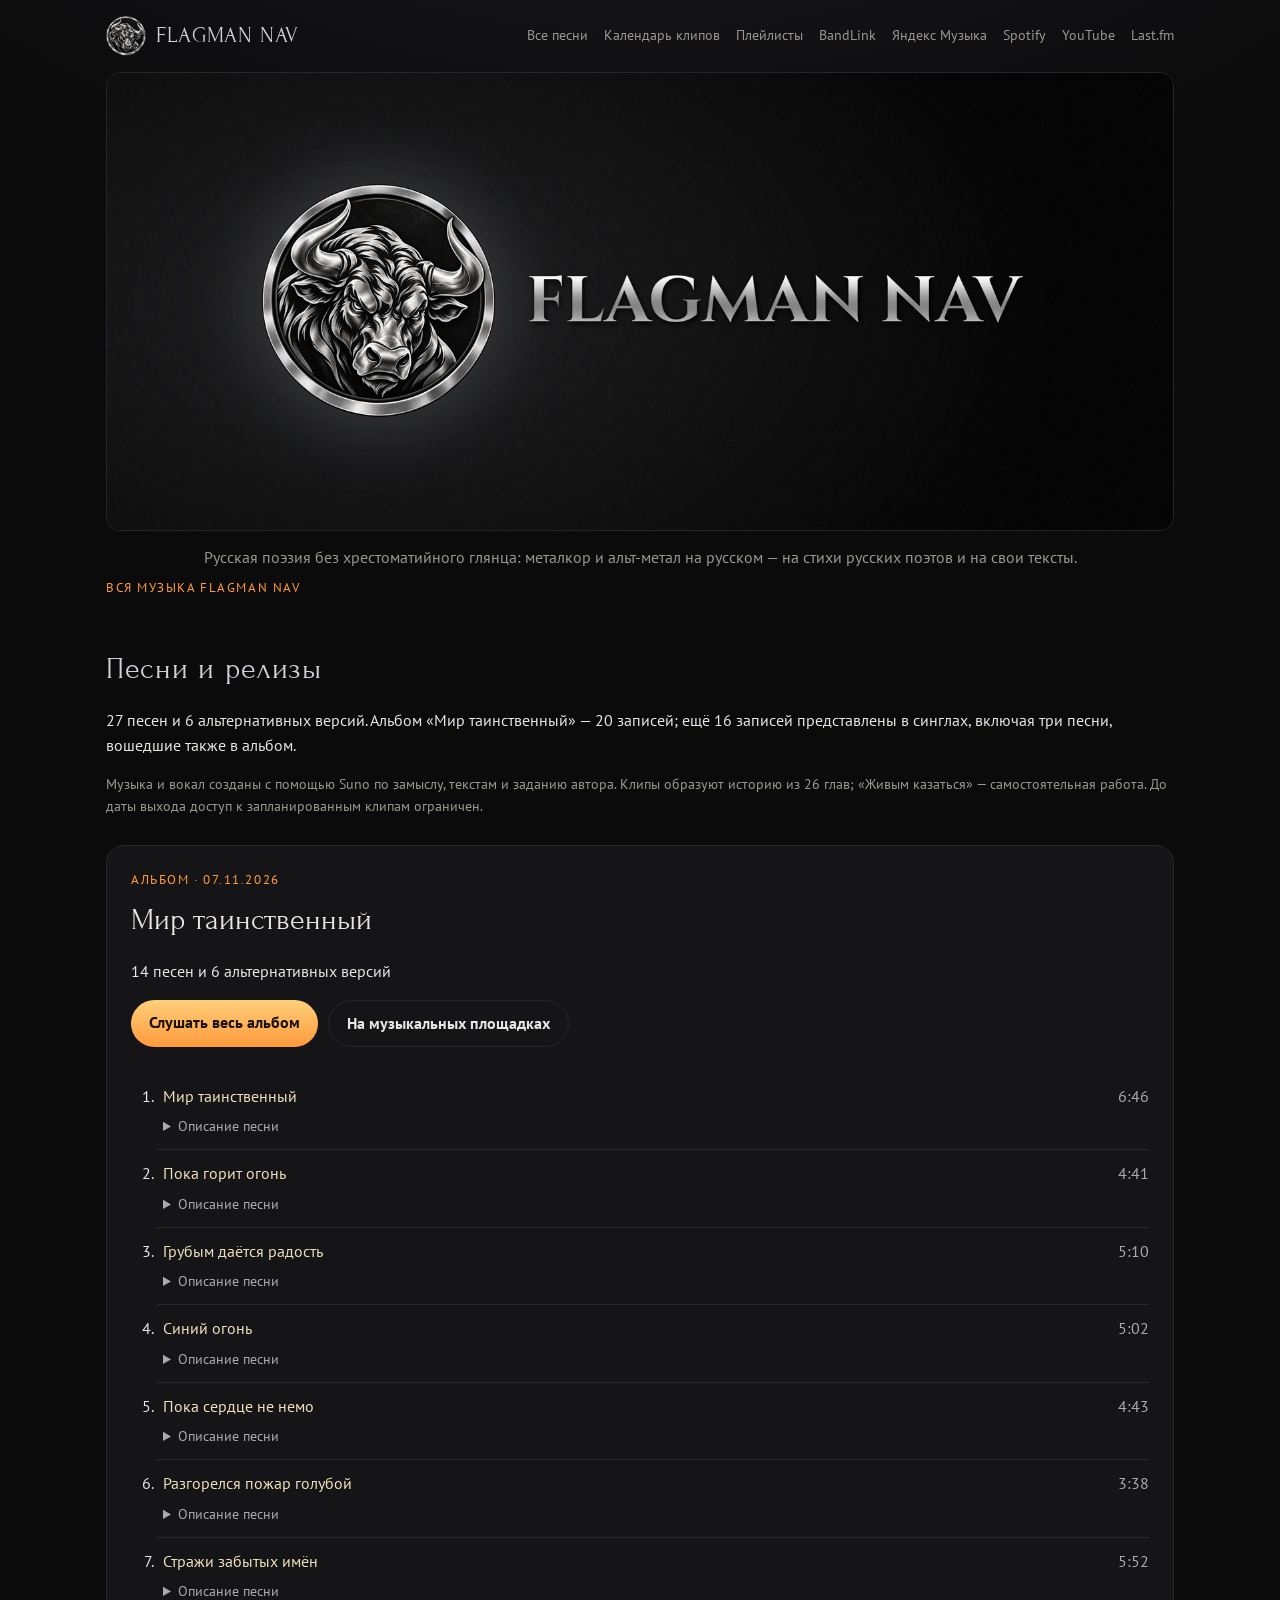
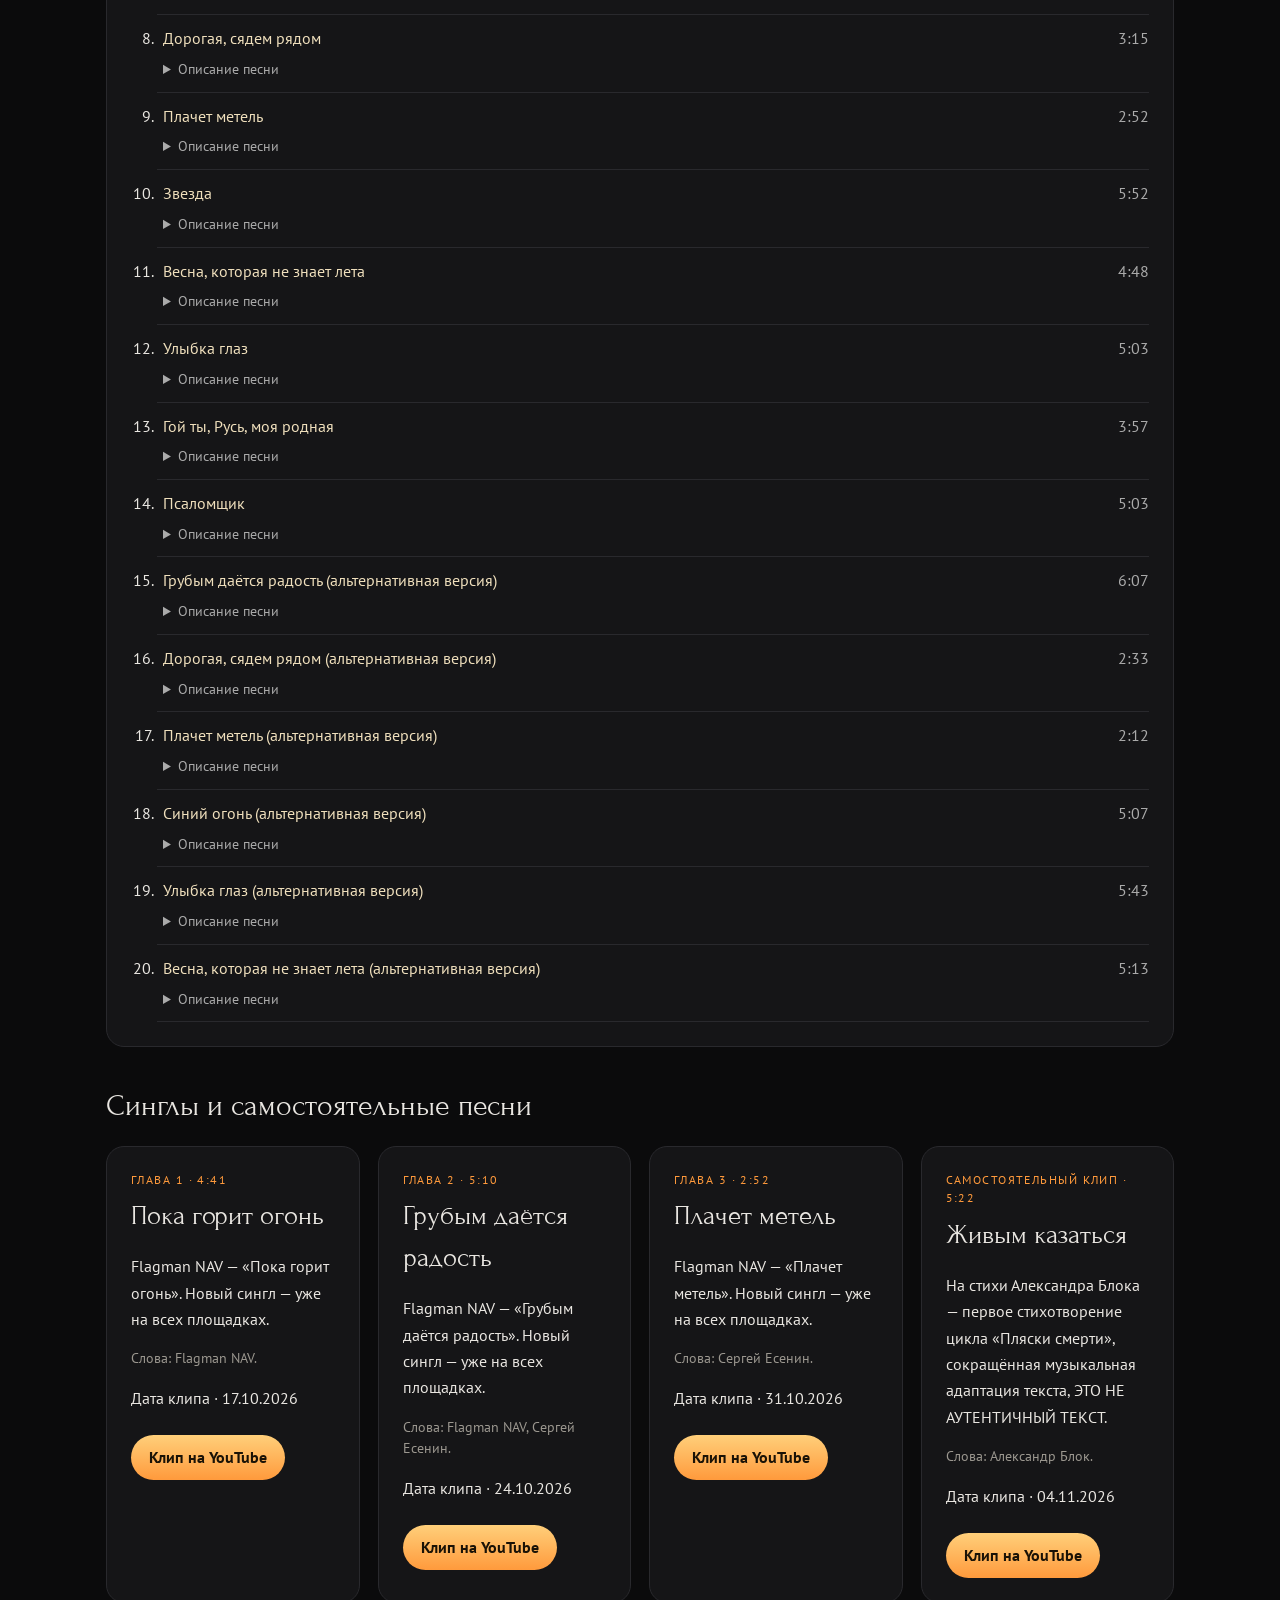
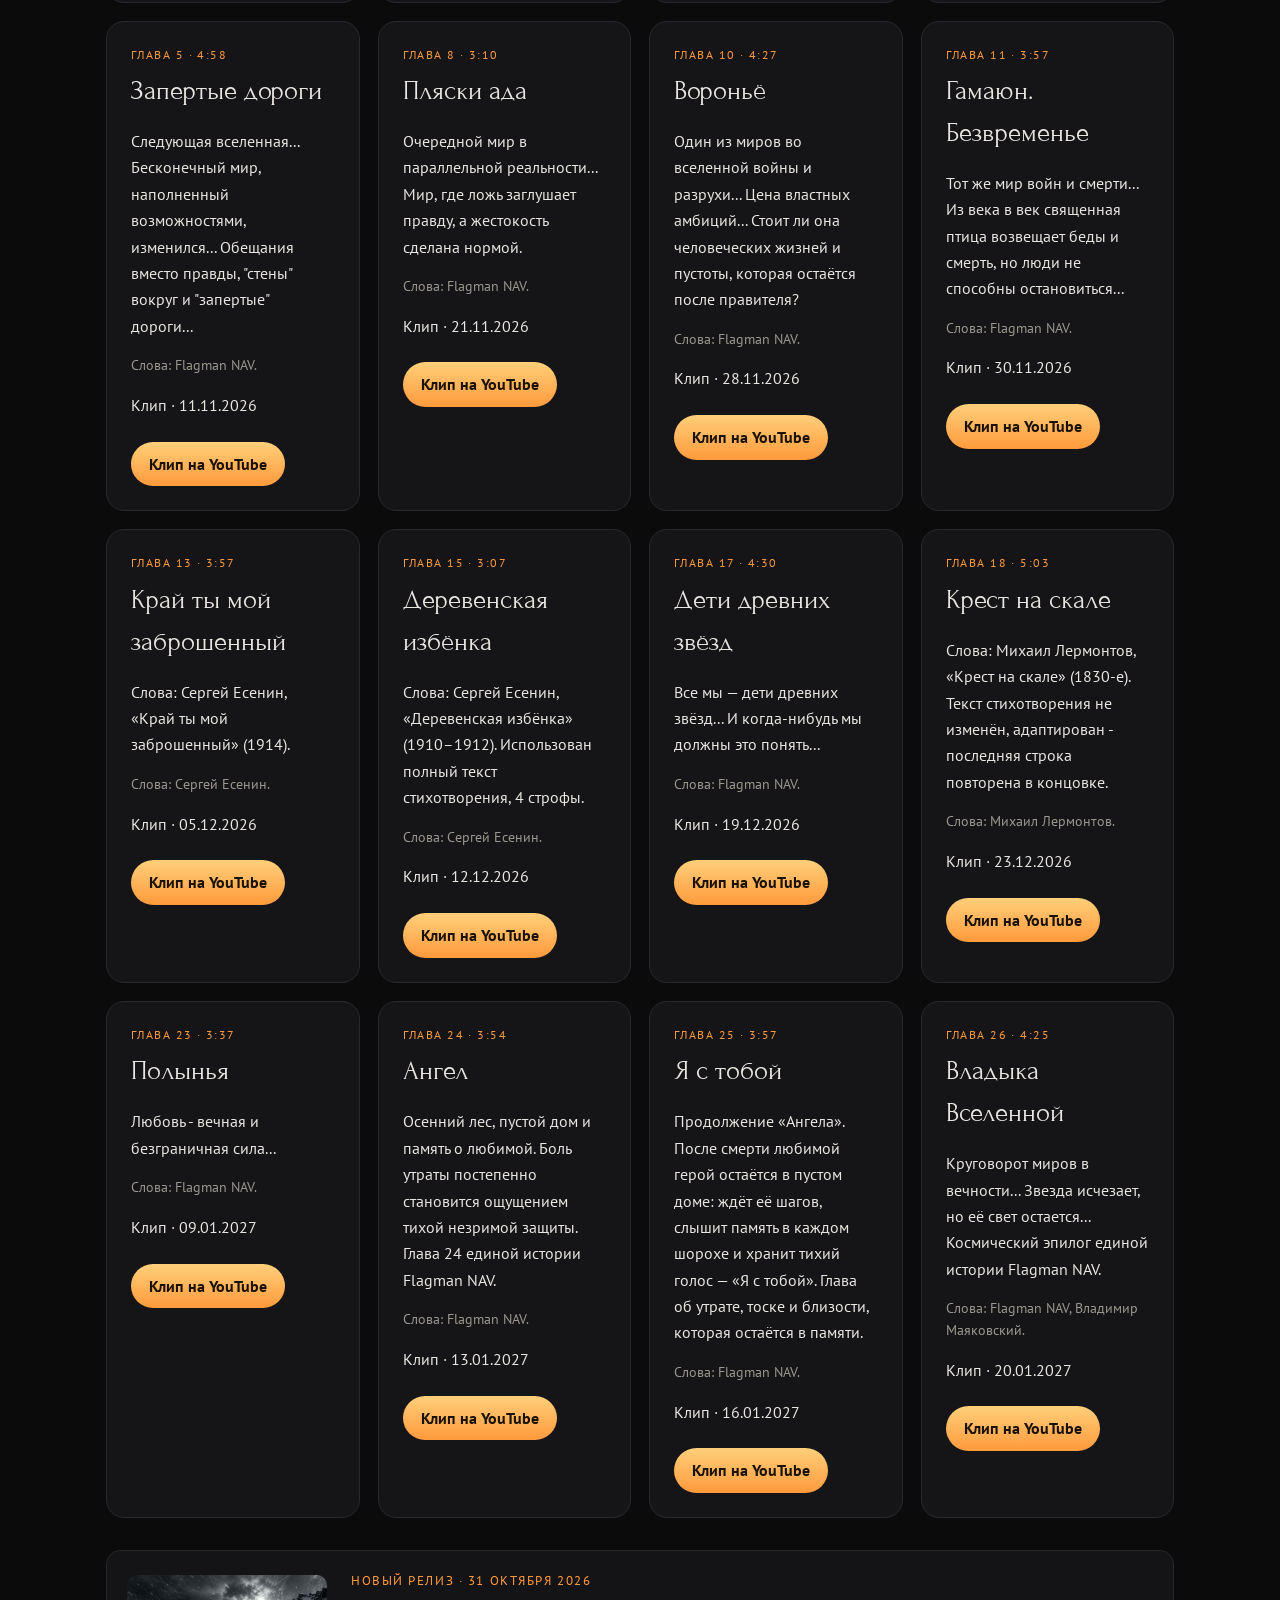
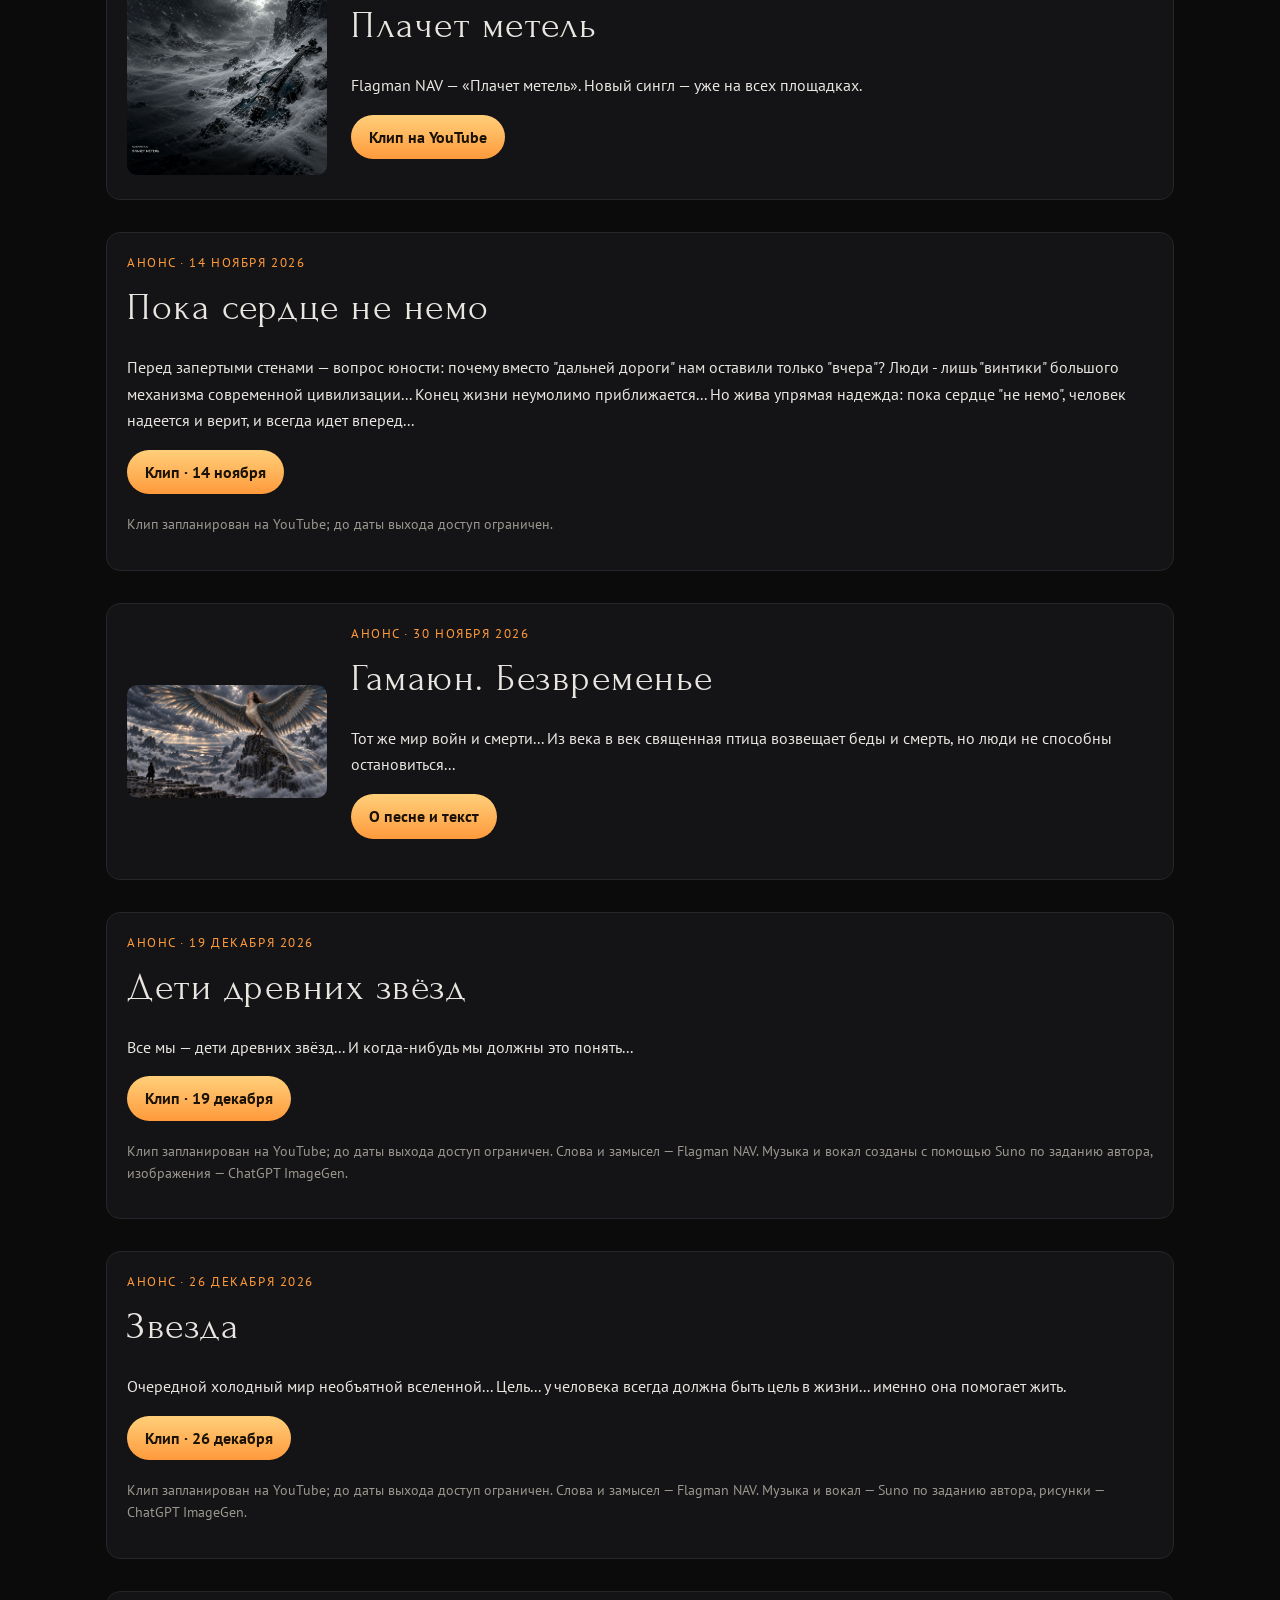
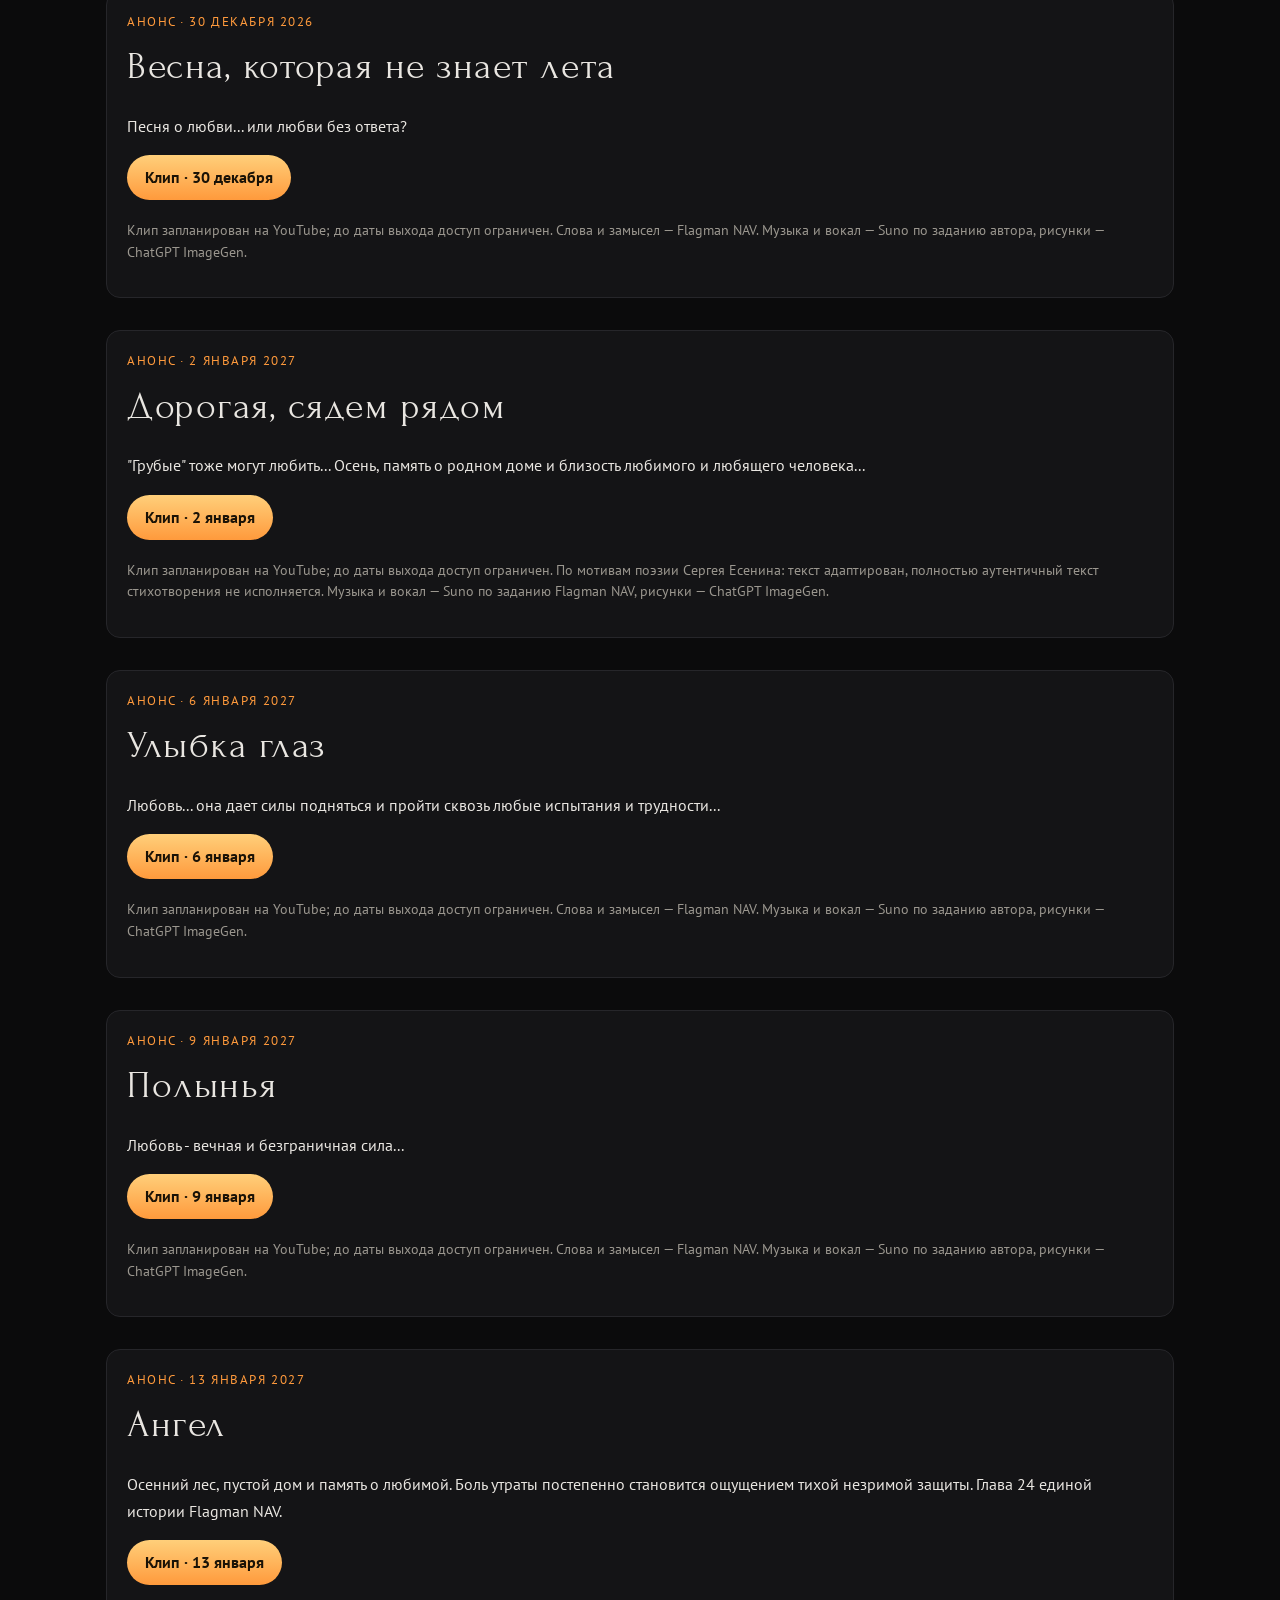
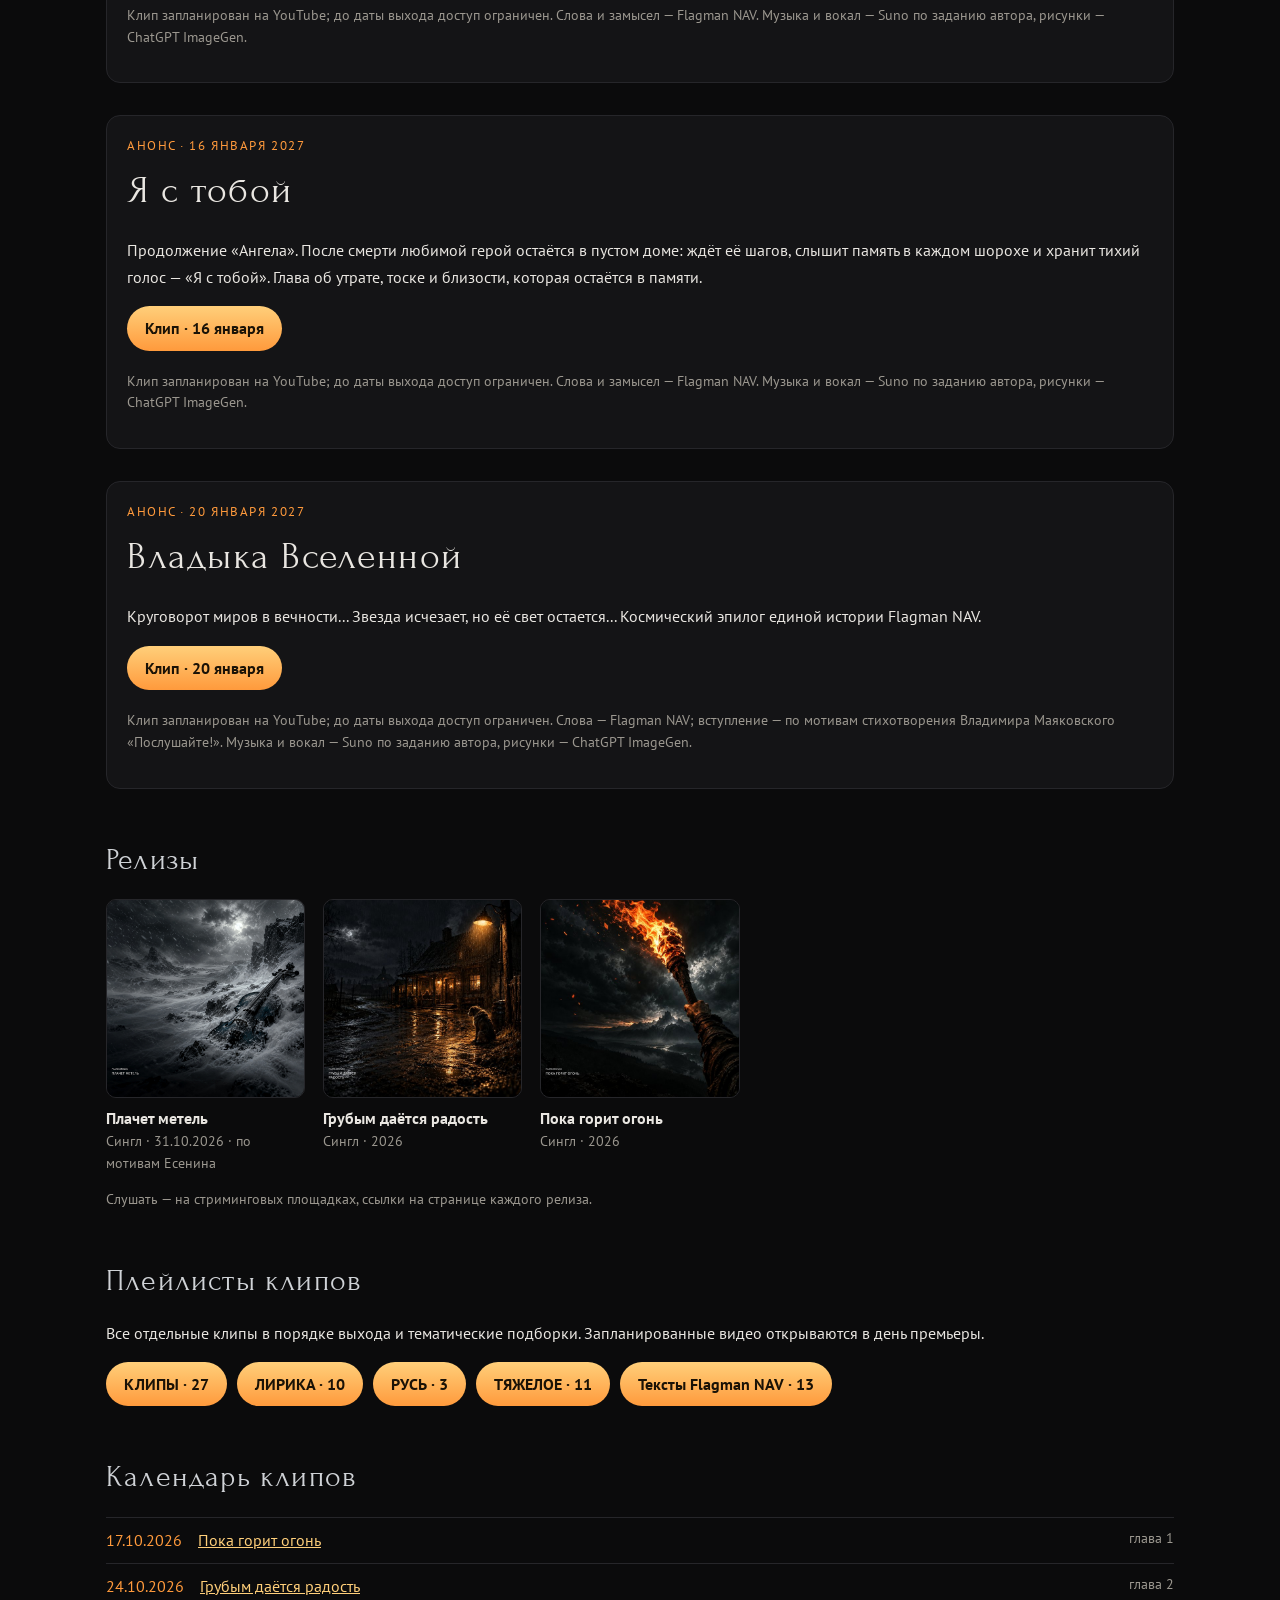
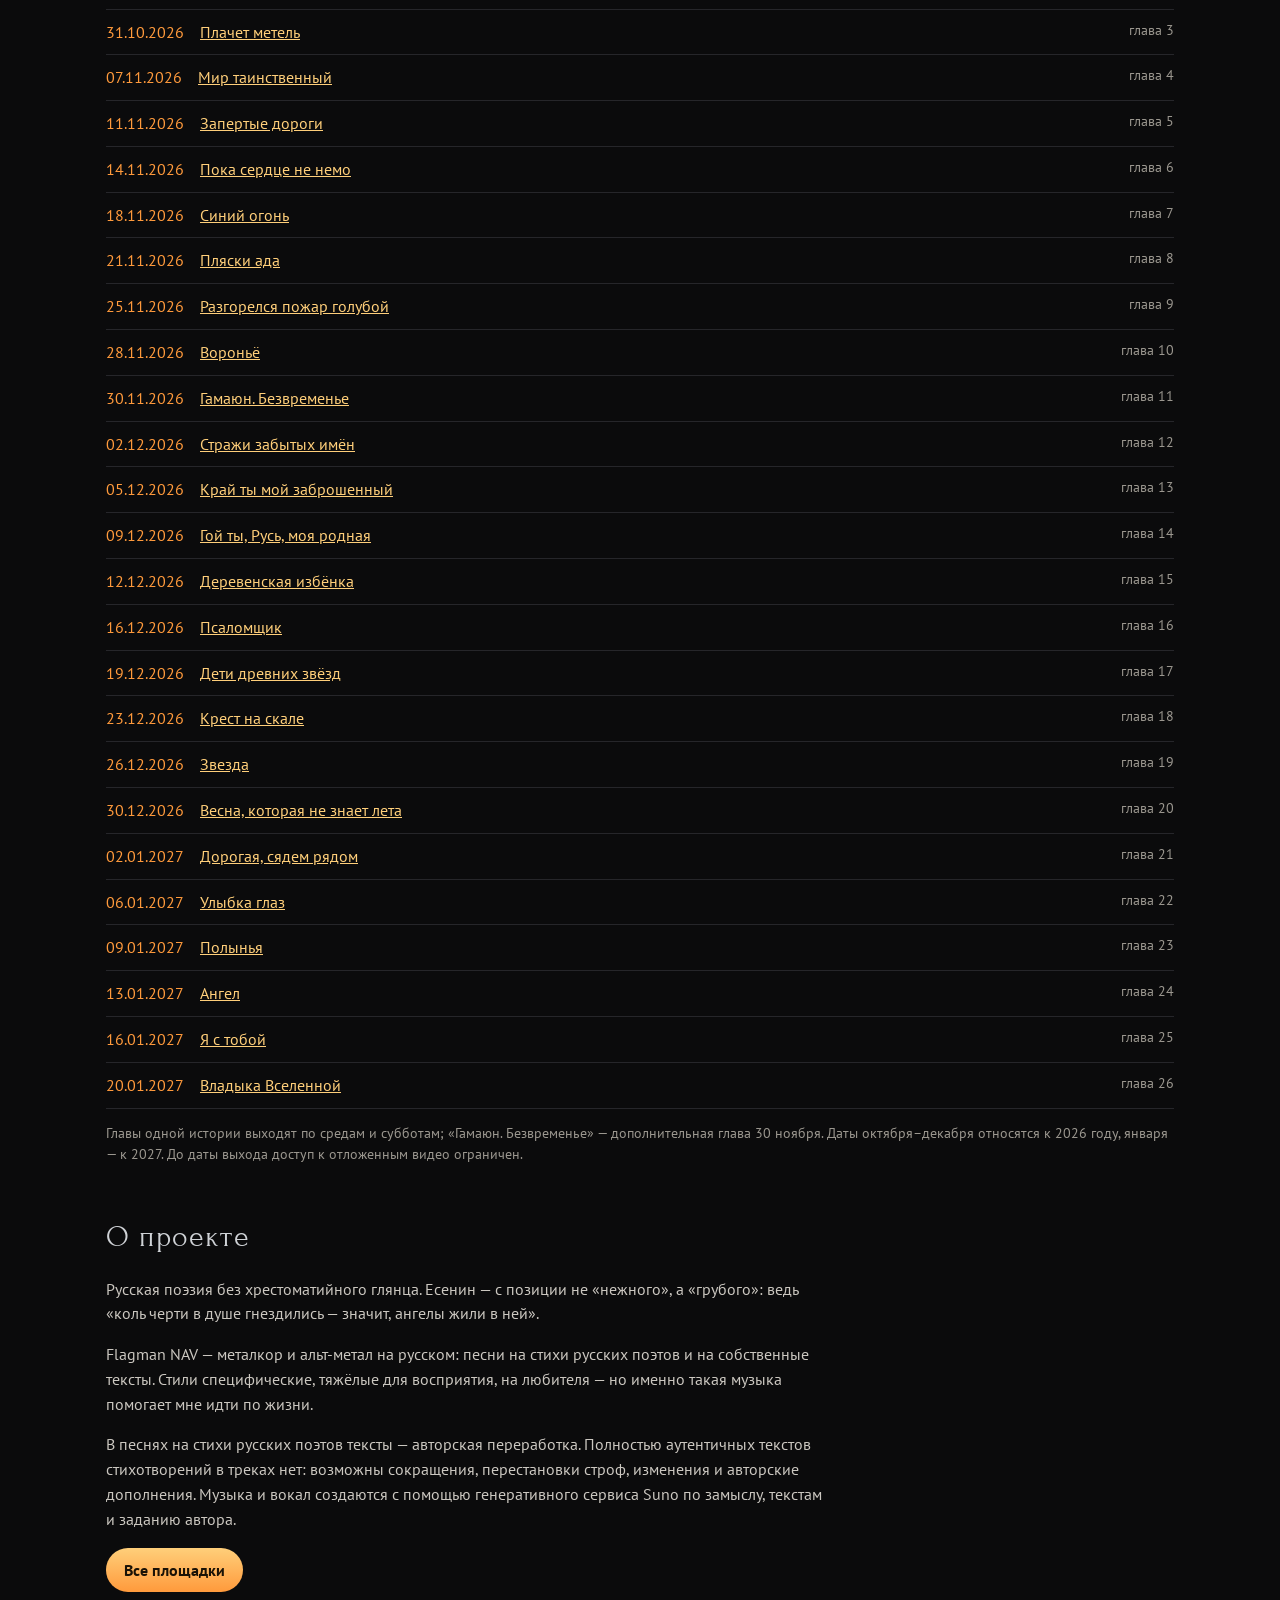
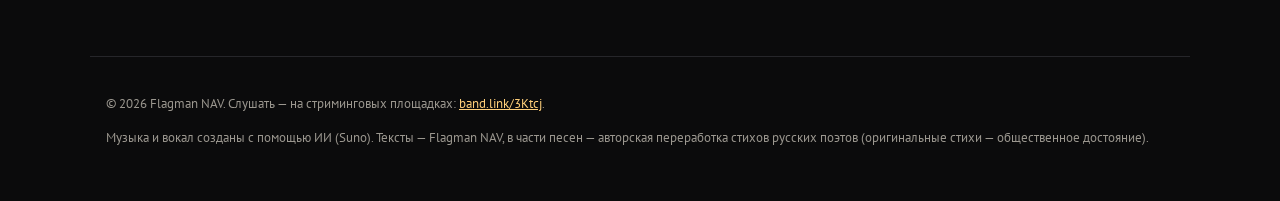
==== commit 94bd1f6c: "Добавить плейлисты клипов Flagman NAV" ====
--- a/index.html
+++ b/index.html
@@ -9,7 +9,7 @@
 .catalog{scroll-margin-top:90px}.catalog-album,.catalog-single{background:#151517;border:1px solid #29292d;border-radius:18px;padding:24px}.catalog-album{margin:28px 0 36px}.catalog h3{font-family:Forum,serif;font-size:30px;font-weight:400;margin:0 0 16px}.catalog h4{font-family:Forum,serif;font-size:27px;font-weight:400;margin:0 0 12px}.catalog-tracks{padding-left:26px;margin:26px 0 0}.catalog-tracks li{padding:11px 0 11px 6px;border-bottom:1px solid #29292d}.catalog-tracks a{color:#efdfbc;text-decoration:none}.catalog-tracks a:hover{text-decoration:underline}.catalog-description{clear:both;padding-top:8px}.catalog-description summary{cursor:pointer;color:#aaa;font-size:14px}.song-description{line-height:1.65}.catalog-duration{float:right;color:#aaa;margin-left:12px;font-variant-numeric:tabular-nums}.catalog-grid{display:grid;grid-template-columns:repeat(auto-fit,minmax(250px,1fr));gap:18px}.catalog-single .kicker{font-size:12px}.catalog-single .btn{margin-top:8px}#clip-calendar{scroll-margin-top:90px}@media(max-width:600px){.catalog-album,.catalog-single{padding:18px}.catalog-tracks{padding-left:22px}.catalog-tracks a{font-size:15px}.catalog-duration{font-size:13px}}
 </style></head>
 <body><header class="top"><a class="brand" href="index.html"><img src="assets/img/logo-128.png" alt="" width="40" height="40"><span>FLAGMAN NAV</span></a>
-<nav><a href="#catalog">Все песни</a><a href="#clip-calendar">Календарь клипов</a><a href="https://band.link/3Ktcj" target="_blank" rel="noopener">BandLink</a><a href="https://music.yandex.ru/artist/26747751" target="_blank" rel="noopener">Яндекс Музыка</a><a href="https://open.spotify.com/artist/2e0nQHVGoqq2iYq0jyE9yZ" target="_blank" rel="noopener">Spotify</a><a href="https://www.youtube.com/channel/UC52dhAOXsA_HtiSvtab9qYQ" target="_blank" rel="noopener">YouTube</a><a href="https://www.last.fm/music/Flagman+NAV" target="_blank" rel="noopener">Last.fm</a></nav></header>
+<nav><a href="#catalog">Все песни</a><a href="#clip-calendar">Календарь клипов</a><a href="#playlists">Плейлисты</a><a href="https://band.link/3Ktcj" target="_blank" rel="noopener">BandLink</a><a href="https://music.yandex.ru/artist/26747751" target="_blank" rel="noopener">Яндекс Музыка</a><a href="https://open.spotify.com/artist/2e0nQHVGoqq2iYq0jyE9yZ" target="_blank" rel="noopener">Spotify</a><a href="https://www.youtube.com/channel/UC52dhAOXsA_HtiSvtab9qYQ" target="_blank" rel="noopener">YouTube</a><a href="https://www.last.fm/music/Flagman+NAV" target="_blank" rel="noopener">Last.fm</a></nav></header>
 <main><section class="hero"><img src="assets/img/banner.jpg" alt="Flagman NAV"><p class="tag">Русская поэзия без хрестоматийного глянца: металкор и альт-метал на русском — на стихи русских поэтов и на свои тексты.</p></section>
 <section id="catalog" class="catalog"><p class="kicker">Вся музыка Flagman NAV</p><h2 class="sec">Песни и релизы</h2><p>27 песен и 6 альтернативных версий. Альбом «Мир таинственный» — 20 записей; ещё 16 записей представлены в синглах, включая три песни, вошедшие также в альбом.</p><p class="note">Музыка и вокал созданы с помощью Suno по замыслу, текстам и заданию автора. Клипы образуют историю из 26 глав; «Живым казаться» — самостоятельная работа. До даты выхода доступ к запланированным клипам ограничен.</p>
 <div class="catalog-album"><p class="kicker">Альбом · 07.11.2026</p><h3>Мир таинственный</h3><p>14 песен и 6 альтернативных версий</p><div class="btns"><a class="btn" href="https://youtu.be/G4cEDbB8u6I" target="_blank" rel="noopener">Слушать весь альбом</a><a class="btn ghost" href="https://band.link/3Ktcj" target="_blank" rel="noopener">На музыкальных площадках</a></div><ol class="catalog-tracks">
@@ -76,6 +76,7 @@
 
 
 
+<section id="playlists"><h2 class="sec">Плейлисты клипов</h2><p>Все отдельные клипы в порядке выхода и тематические подборки. Запланированные видео открываются в день премьеры.</p><div class="btns"><a class="btn" href="https://www.youtube.com/playlist?list=PLGcIvD40OUa8" target="_blank" rel="noopener">КЛИПЫ · 27</a><a class="btn" href="https://www.youtube.com/playlist?list=PLG8VloLWwYXU" target="_blank" rel="noopener">ЛИРИКА · 10</a><a class="btn" href="https://www.youtube.com/playlist?list=PLd_P5q3PQPOQ" target="_blank" rel="noopener">РУСЬ · 3</a><a class="btn" href="https://www.youtube.com/playlist?list=PLcWV8vFr-OY4" target="_blank" rel="noopener">ТЯЖЕЛОЕ · 11</a><a class="btn" href="https://www.youtube.com/playlist?list=PLOXlmxwItgsM" target="_blank" rel="noopener">Тексты Flagman NAV · 13</a></div></section>
 <section id="clip-calendar"><h2 class="sec">Календарь клипов</h2><ul class="soon">
 <li><span class="sd">17.10.2026</span><span><a href="https://youtu.be/ys2TuLR1H88" target="_blank" rel="noopener">Пока горит огонь</a></span><span class="sk">глава 1</span></li>
 <li><span class="sd">24.10.2026</span><span><a href="https://youtu.be/WJYEYnYAzOk" target="_blank" rel="noopener">Грубым даётся радость</a></span><span class="sk">глава 2</span></li>
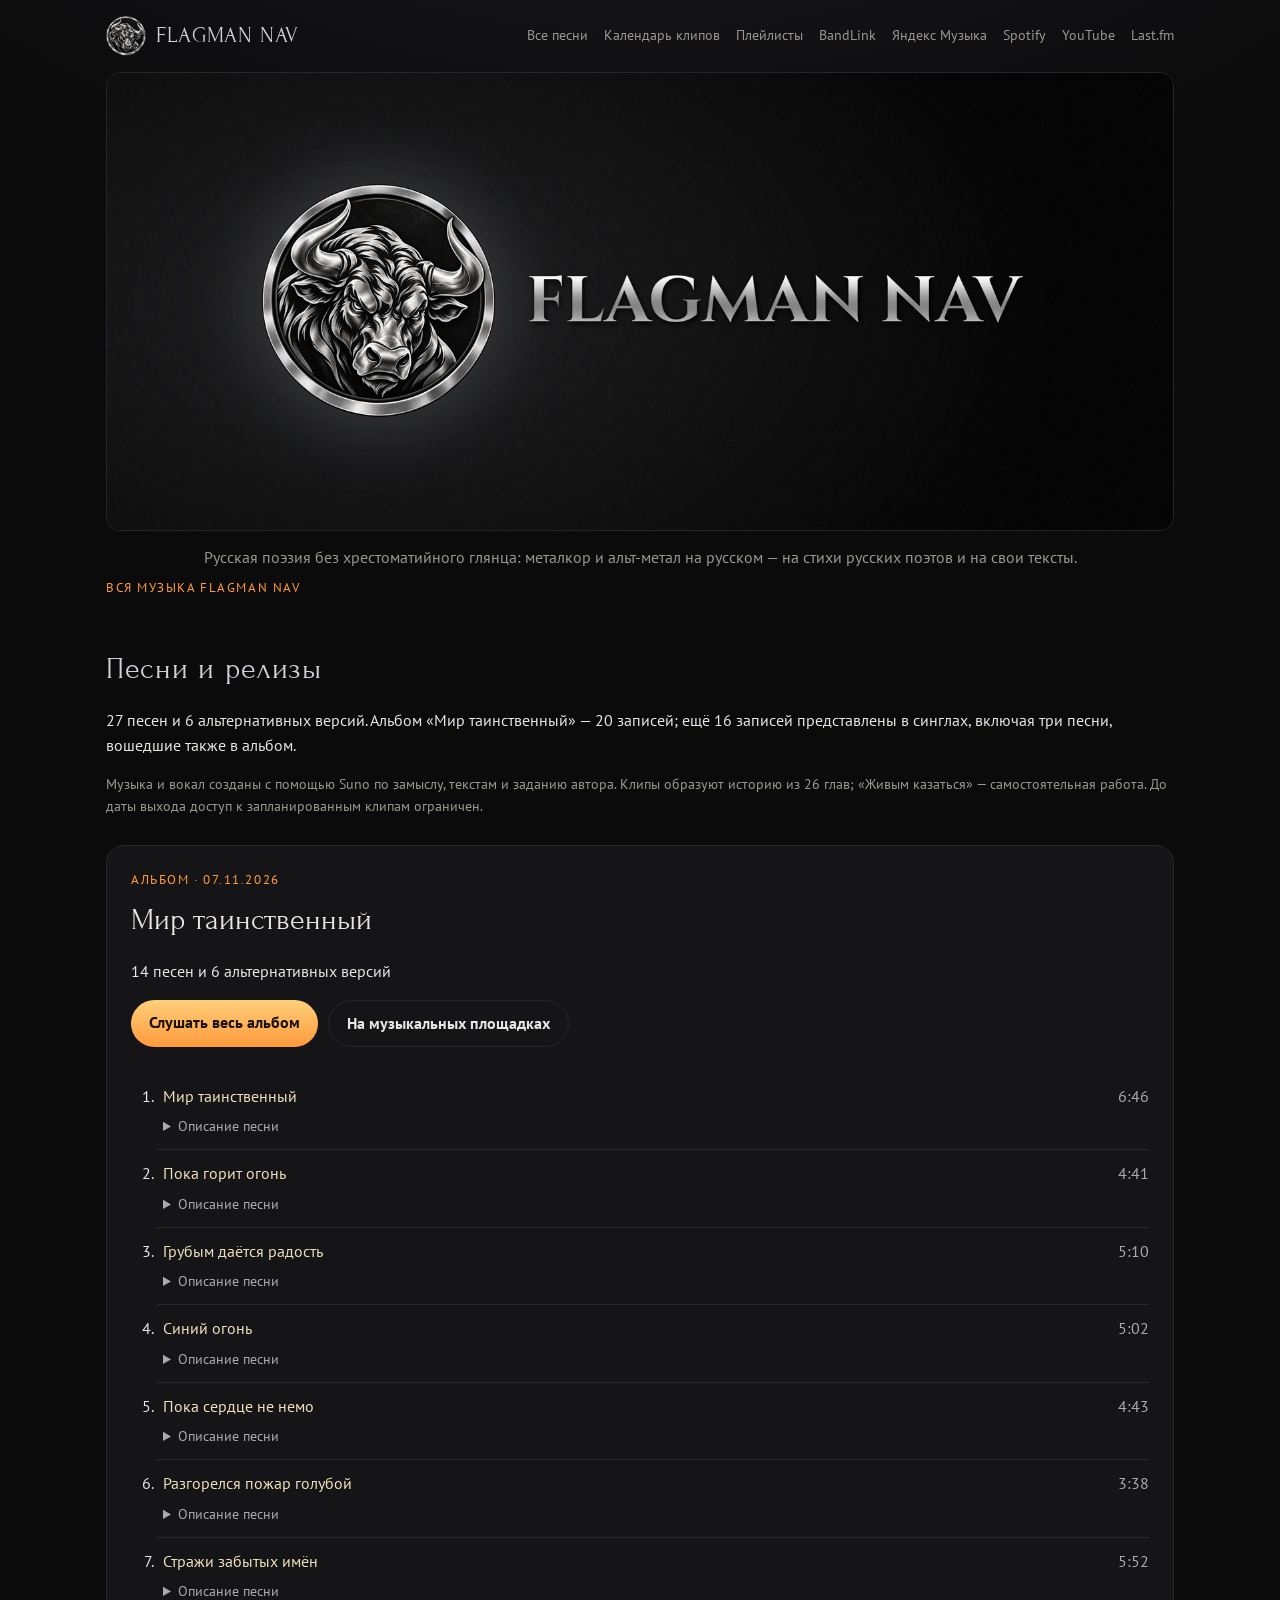
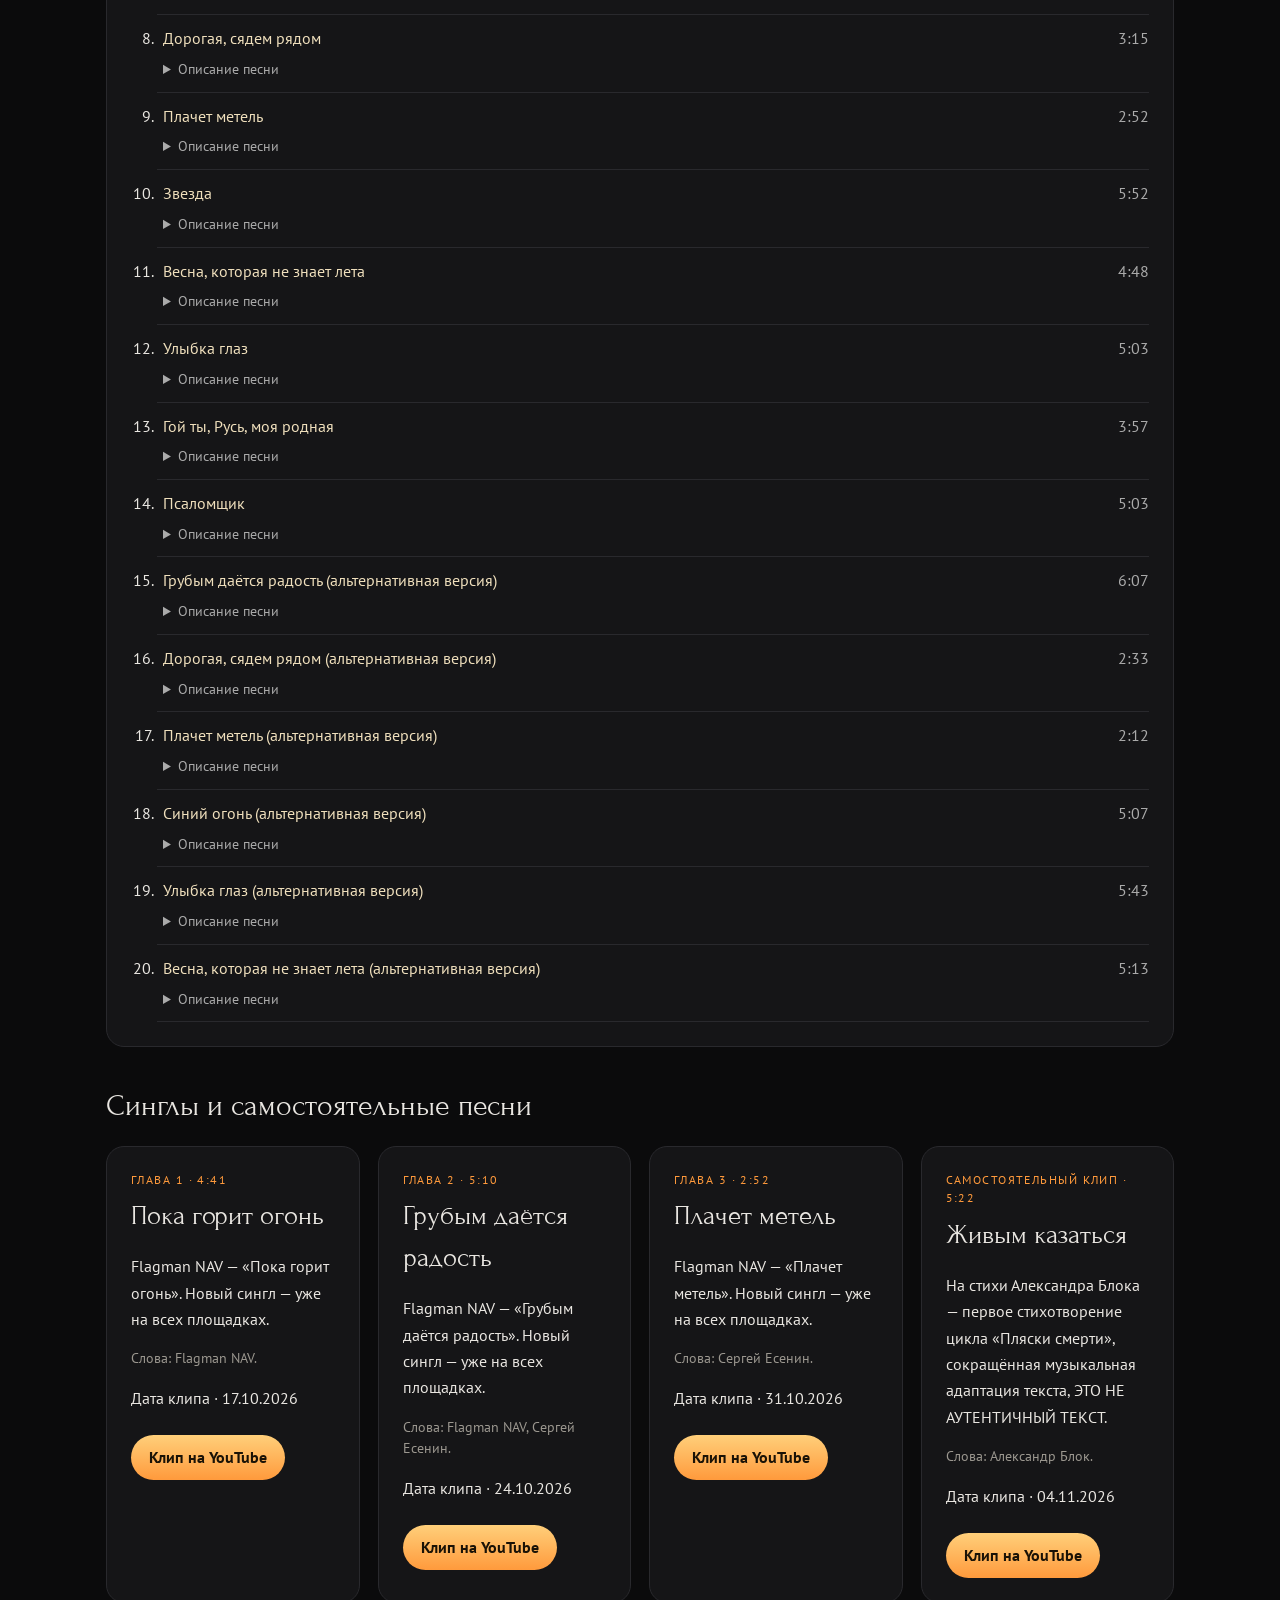
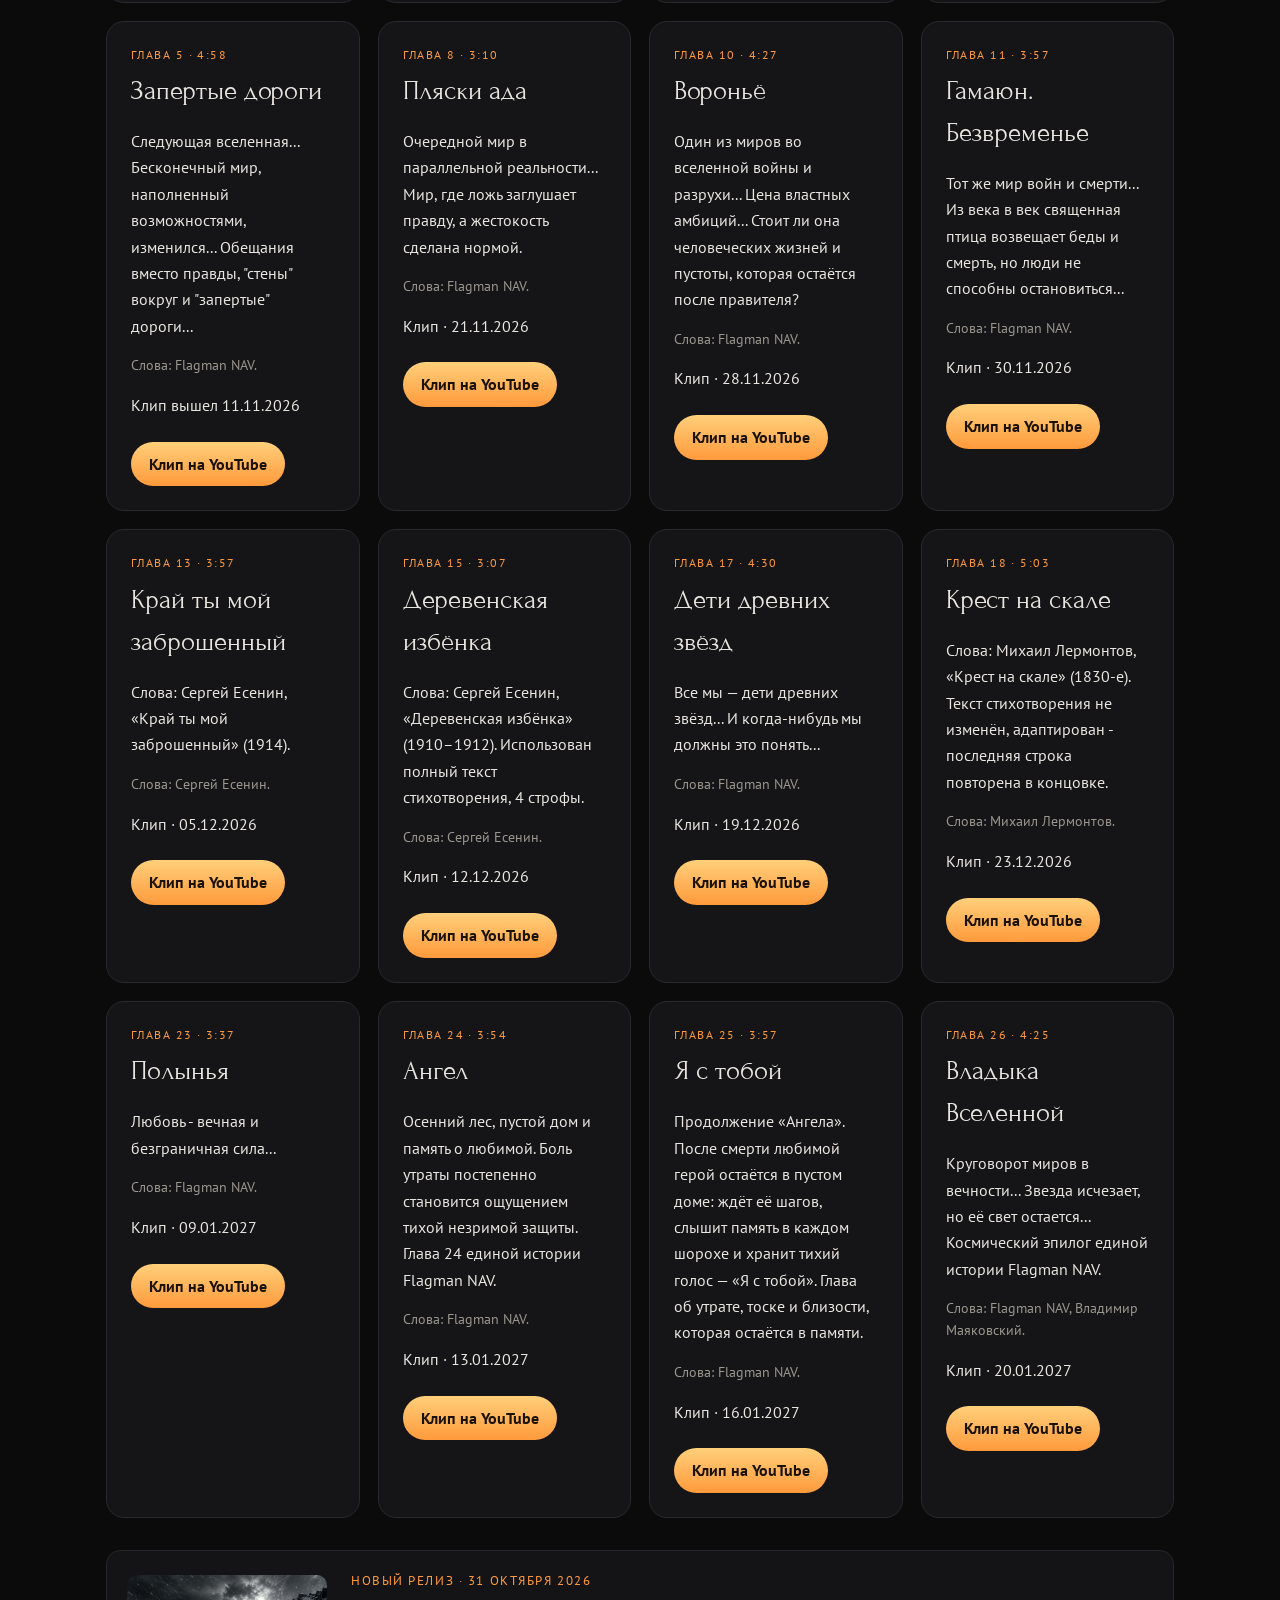
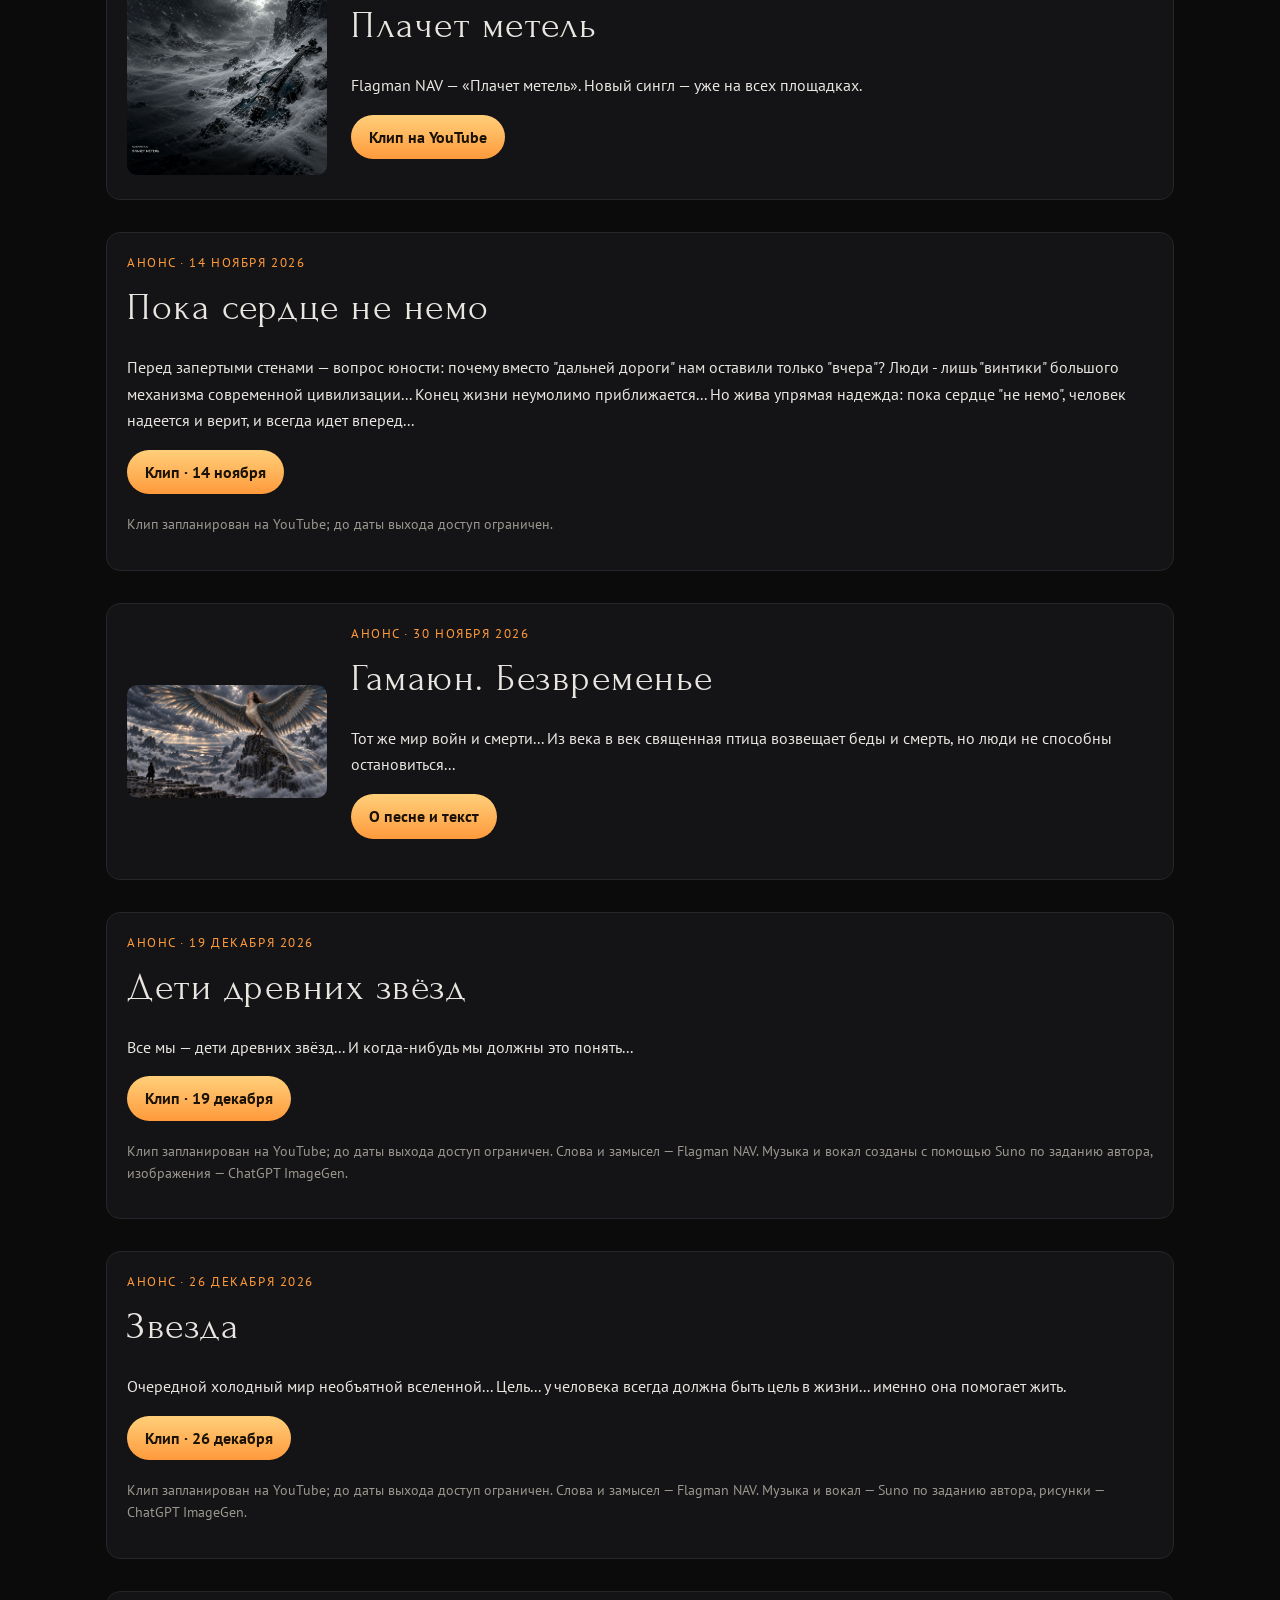
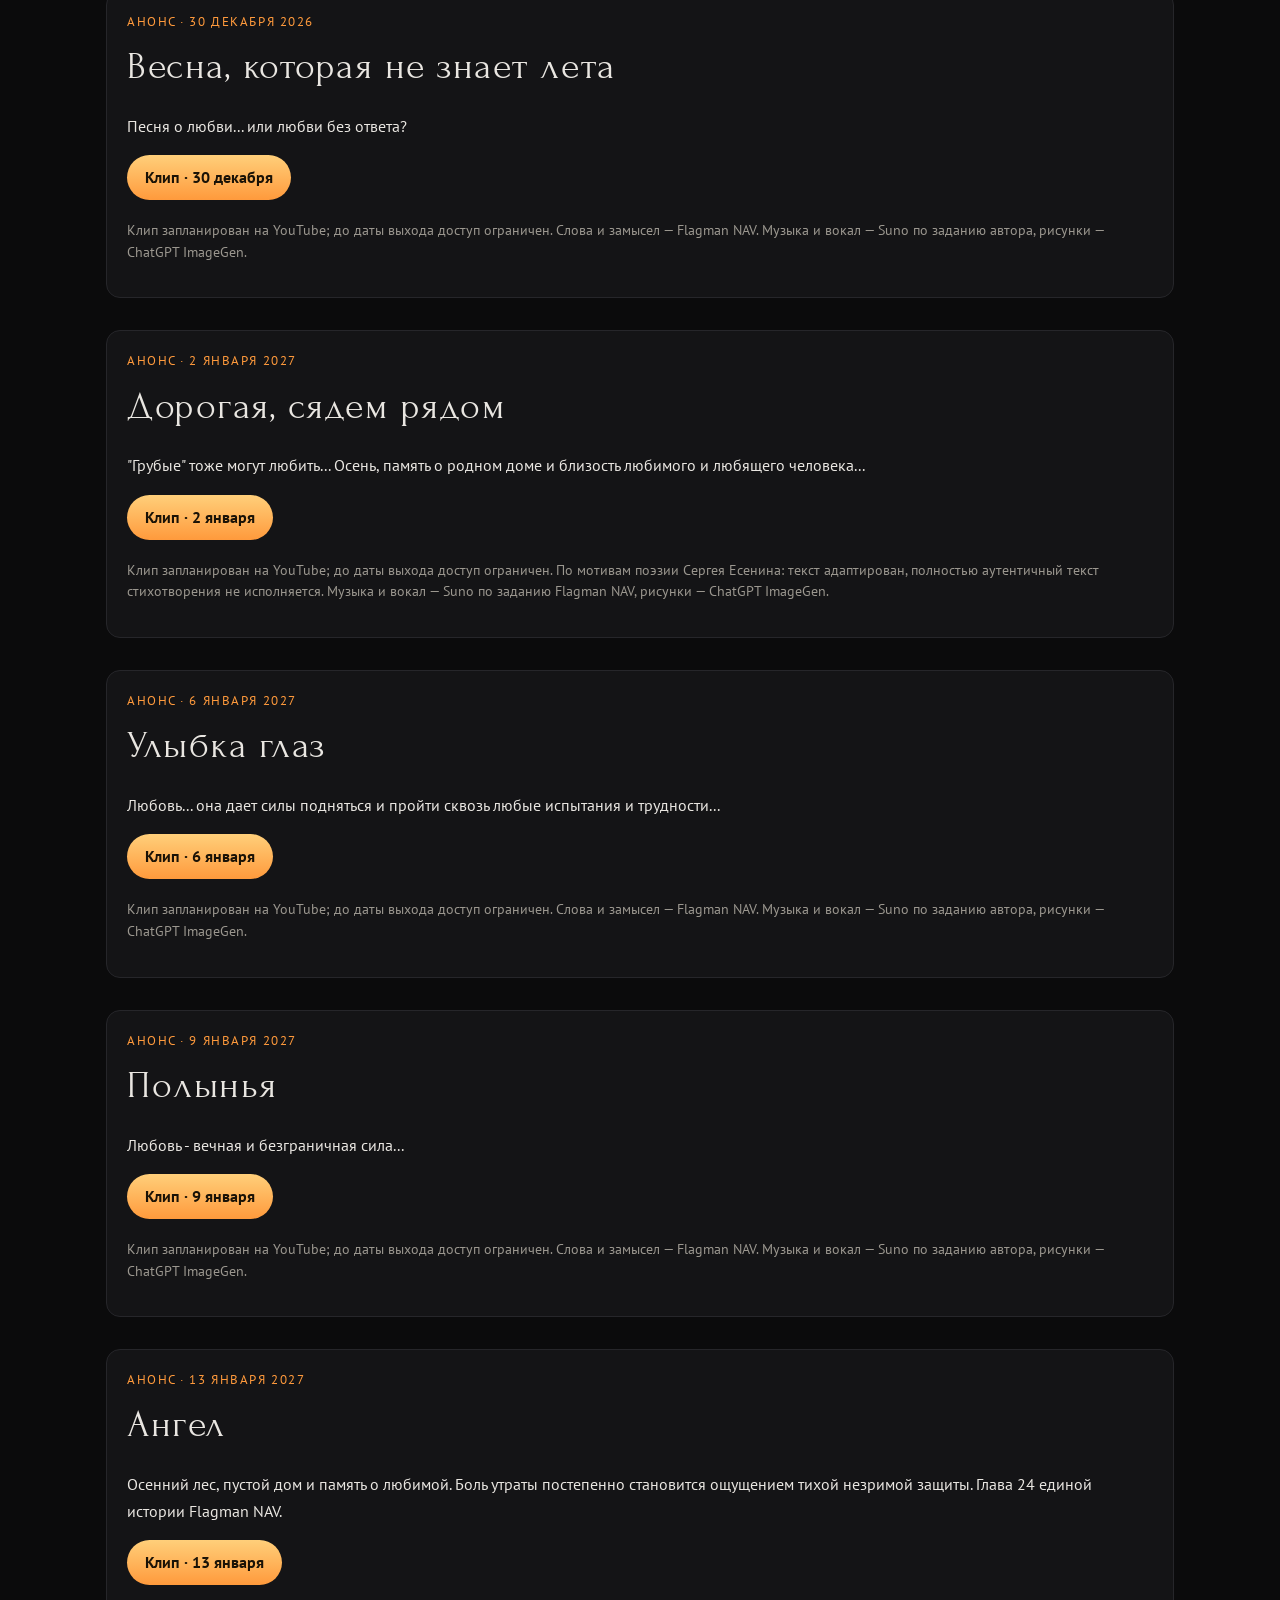
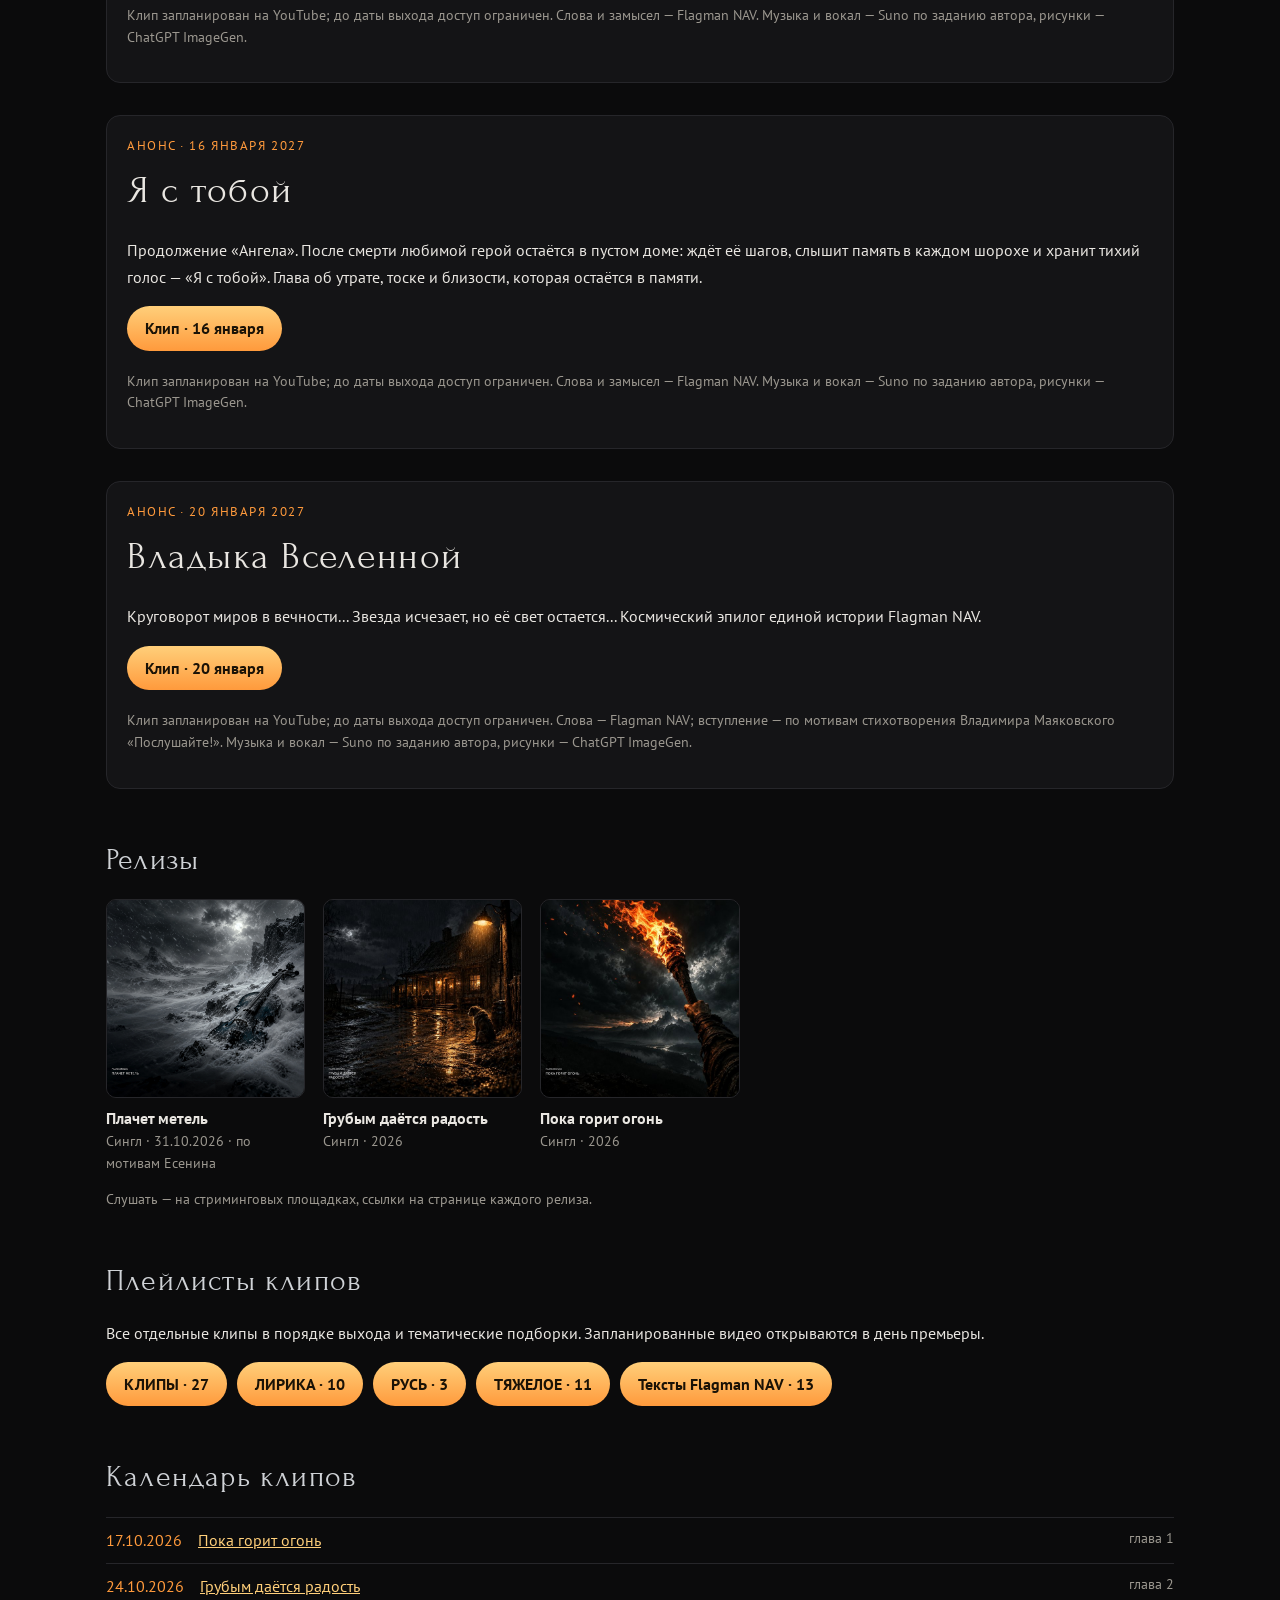
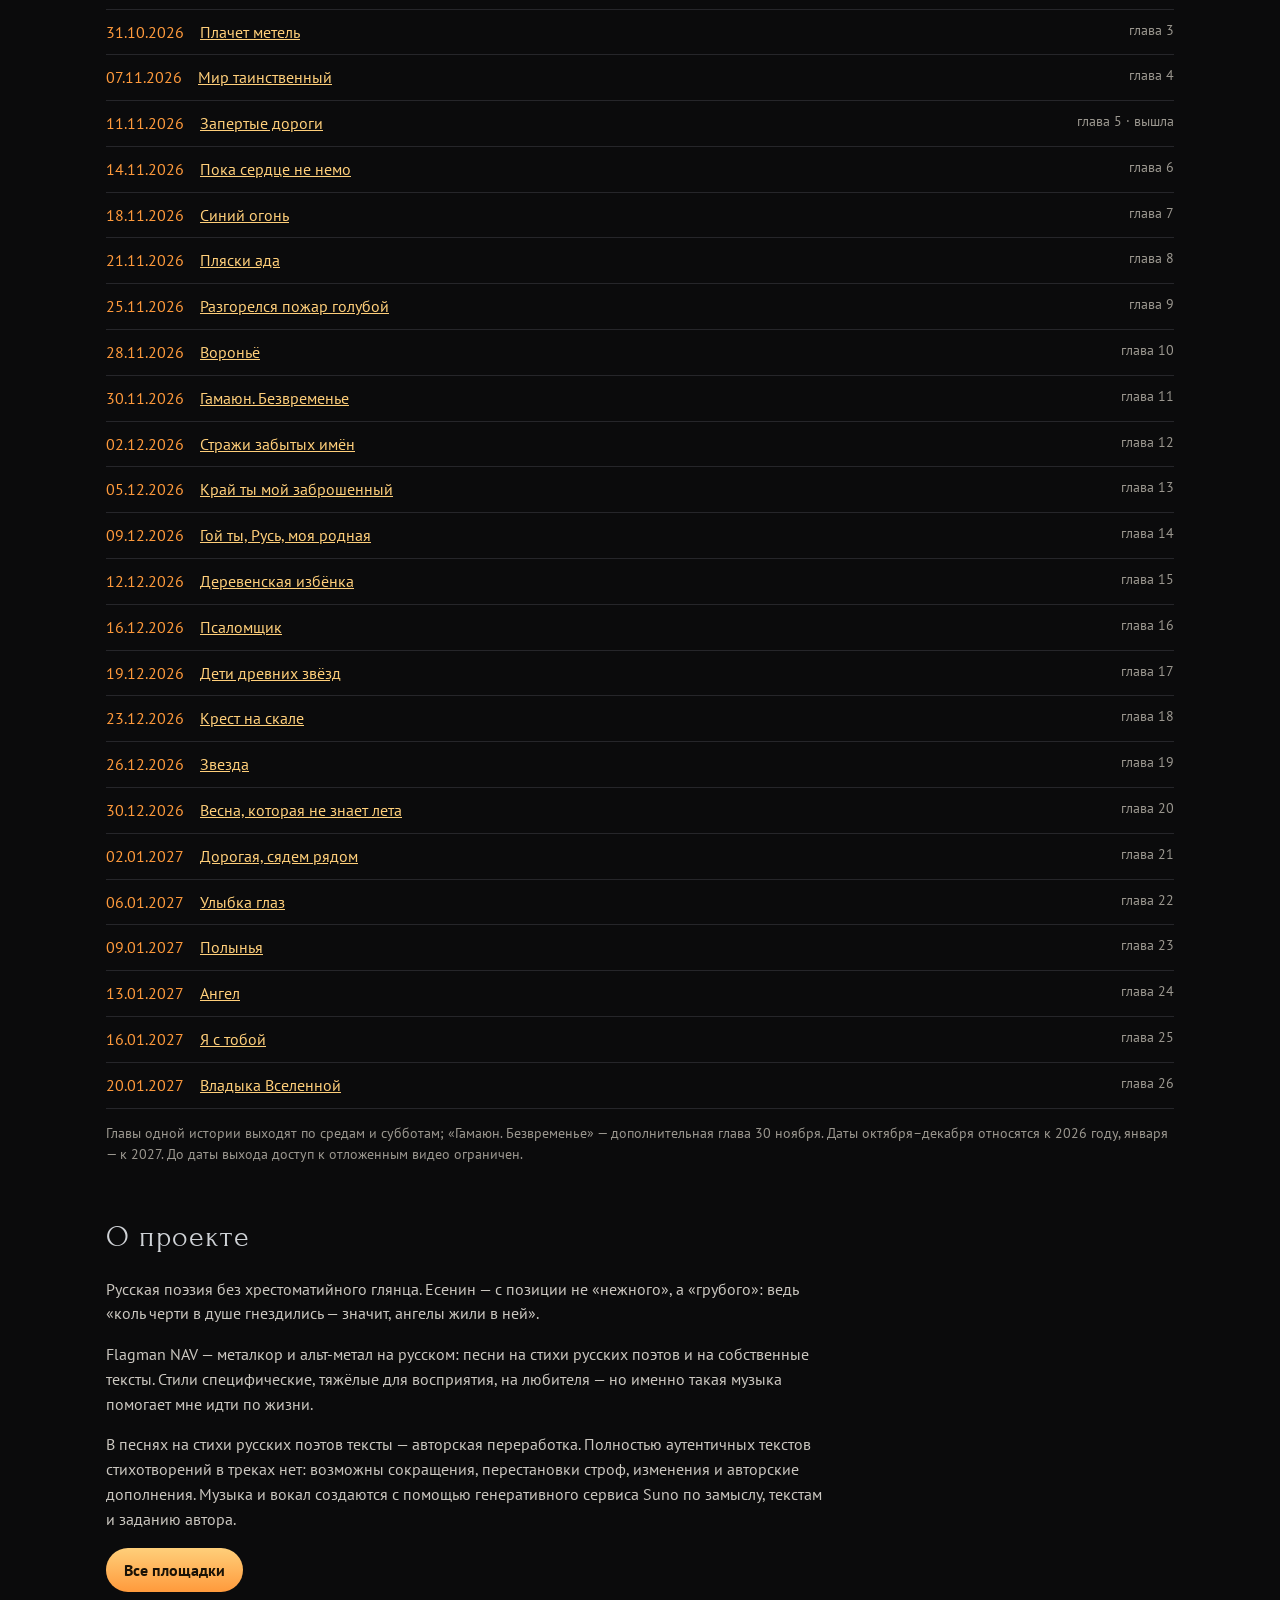
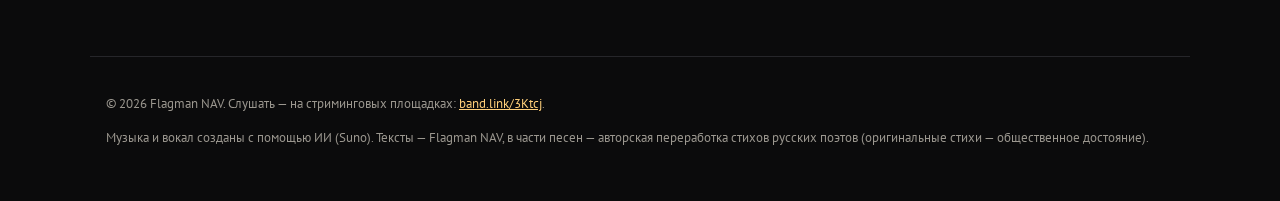
==== commit 49cbc245: "Отметить выход клипа «Запертые дороги»" ====
--- a/index.html
+++ b/index.html
@@ -38,7 +38,7 @@
 <article class="catalog-single" data-catalog-track="Грубым даётся радость"><p class="kicker">Глава 2 · 5:10</p><h4>Грубым даётся радость</h4><p class="song-description">Flagman NAV — «Грубым даётся радость». Новый сингл — уже на всех площадках.</p><p class="note">Слова: Flagman NAV, Сергей Есенин.</p><p>Дата клипа · 24.10.2026</p><a class="btn" href="https://youtu.be/WJYEYnYAzOk" target="_blank" rel="noopener">Клип на YouTube</a></article>
 <article class="catalog-single" data-catalog-track="Плачет метель"><p class="kicker">Глава 3 · 2:52</p><h4>Плачет метель</h4><p class="song-description">Flagman NAV — «Плачет метель». Новый сингл — уже на всех площадках.</p><p class="note">Слова: Сергей Есенин.</p><p>Дата клипа · 31.10.2026</p><a class="btn" href="https://youtu.be/JQbb9_xfhyU" target="_blank" rel="noopener">Клип на YouTube</a></article>
 <article class="catalog-single" data-catalog-track="Живым казаться"><p class="kicker">Самостоятельный клип · 5:22</p><h4>Живым казаться</h4><p class="song-description">На стихи Александра Блока — первое стихотворение цикла «Пляски смерти», сокращённая музыкальная адаптация текста, ЭТО НЕ АУТЕНТИЧНЫЙ ТЕКСТ.</p><p class="note">Слова: Александр Блок.</p><p>Дата клипа · 04.11.2026</p><a class="btn" href="https://youtu.be/aqPz6gwJcVY" target="_blank" rel="noopener">Клип на YouTube</a></article>
-<article class="catalog-single" data-catalog-track="Запертые дороги"><p class="kicker">Глава 5 · 4:58</p><h4>Запертые дороги</h4><p class="song-description">Следующая вселенная... Бесконечный мир, наполненный возможностями, изменился... Обещания вместо правды, &quot;стены&quot; вокруг и &quot;запертые&quot; дороги...</p><p class="note">Слова: Flagman NAV.</p><p>Клип · 11.11.2026</p><a class="btn" href="https://youtu.be/qaGRUInEPSs" target="_blank" rel="noopener">Клип на YouTube</a></article>
+<article class="catalog-single" data-catalog-track="Запертые дороги"><p class="kicker">Глава 5 · 4:58</p><h4>Запертые дороги</h4><p class="song-description">Следующая вселенная... Бесконечный мир, наполненный возможностями, изменился... Обещания вместо правды, &quot;стены&quot; вокруг и &quot;запертые&quot; дороги...</p><p class="note">Слова: Flagman NAV.</p><p>Клип вышел 11.11.2026</p><a class="btn" href="https://youtu.be/qaGRUInEPSs" target="_blank" rel="noopener">Клип на YouTube</a></article>
 <article class="catalog-single" data-catalog-track="Пляски ада"><p class="kicker">Глава 8 · 3:10</p><h4>Пляски ада</h4><p class="song-description">Очередной мир в параллельной реальности... Мир, где ложь заглушает правду, а жестокость сделана нормой.</p><p class="note">Слова: Flagman NAV.</p><p>Клип · 21.11.2026</p><a class="btn" href="https://youtu.be/JJCASL561Lo" target="_blank" rel="noopener">Клип на YouTube</a></article>
 <article class="catalog-single" data-catalog-track="Вороньё"><p class="kicker">Глава 10 · 4:27</p><h4>Вороньё</h4><p class="song-description">Один из миров во вселенной войны и разрухи... Цена властных амбиций... Стоит ли она человеческих жизней и пустоты, которая остаётся после правителя?</p><p class="note">Слова: Flagman NAV.</p><p>Клип · 28.11.2026</p><a class="btn" href="https://youtu.be/Ule5vf46T70" target="_blank" rel="noopener">Клип на YouTube</a></article>
 <article class="catalog-single" data-catalog-track="Гамаюн. Безвременье"><p class="kicker">Глава 11 · 3:57</p><h4>Гамаюн. Безвременье</h4><p class="song-description">Тот же мир войн и смерти... Из века в век священная птица возвещает беды и смерть, но люди не способны остановиться...</p><p class="note">Слова: Flagman NAV.</p><p>Клип · 30.11.2026</p><a class="btn" href="https://youtu.be/ojIqn6GGF04" target="_blank" rel="noopener">Клип на YouTube</a></article>
@@ -82,7 +82,7 @@
 <li><span class="sd">24.10.2026</span><span><a href="https://youtu.be/WJYEYnYAzOk" target="_blank" rel="noopener">Грубым даётся радость</a></span><span class="sk">глава 2</span></li>
 <li><span class="sd">31.10.2026</span><span><a href="https://youtu.be/JQbb9_xfhyU" target="_blank" rel="noopener">Плачет метель</a></span><span class="sk">глава 3</span></li>
 <li><span class="sd">07.11.2026</span><span><a href="https://youtu.be/zAY-ksYy-Pg" target="_blank" rel="noopener">Мир таинственный</a></span><span class="sk">глава 4</span></li>
-<li><span class="sd">11.11.2026</span><span><a href="https://youtu.be/qaGRUInEPSs" target="_blank" rel="noopener">Запертые дороги</a></span><span class="sk">глава 5</span></li>
+<li><span class="sd">11.11.2026</span><span><a href="https://youtu.be/qaGRUInEPSs" target="_blank" rel="noopener">Запертые дороги</a></span><span class="sk">глава 5 · вышла</span></li>
 <li><span class="sd">14.11.2026</span><span><a href="https://youtu.be/IczNe7L0TEE" target="_blank" rel="noopener">Пока сердце не немо</a></span><span class="sk">глава 6</span></li>
 <li><span class="sd">18.11.2026</span><span><a href="https://youtu.be/pDANc8SkwNA" target="_blank" rel="noopener">Синий огонь</a></span><span class="sk">глава 7</span></li>
 <li><span class="sd">21.11.2026</span><span><a href="https://youtu.be/JJCASL561Lo" target="_blank" rel="noopener">Пляски ада</a></span><span class="sk">глава 8</span></li>
@@ -112,7 +112,3 @@
 <footer class="foot"><p>© 2026 Flagman NAV. Слушать — на стриминговых площадках: <a href="https://band.link/3Ktcj" target="_blank" rel="noopener">band.link/3Ktcj</a>.</p>
 <p>Музыка и вокал созданы с помощью ИИ (Suno). Тексты — Flagman NAV, в части песен — авторская переработка стихов русских поэтов (оригинальные стихи — общественное достояние).</p></footer>
 </body></html>
-
-
-
-
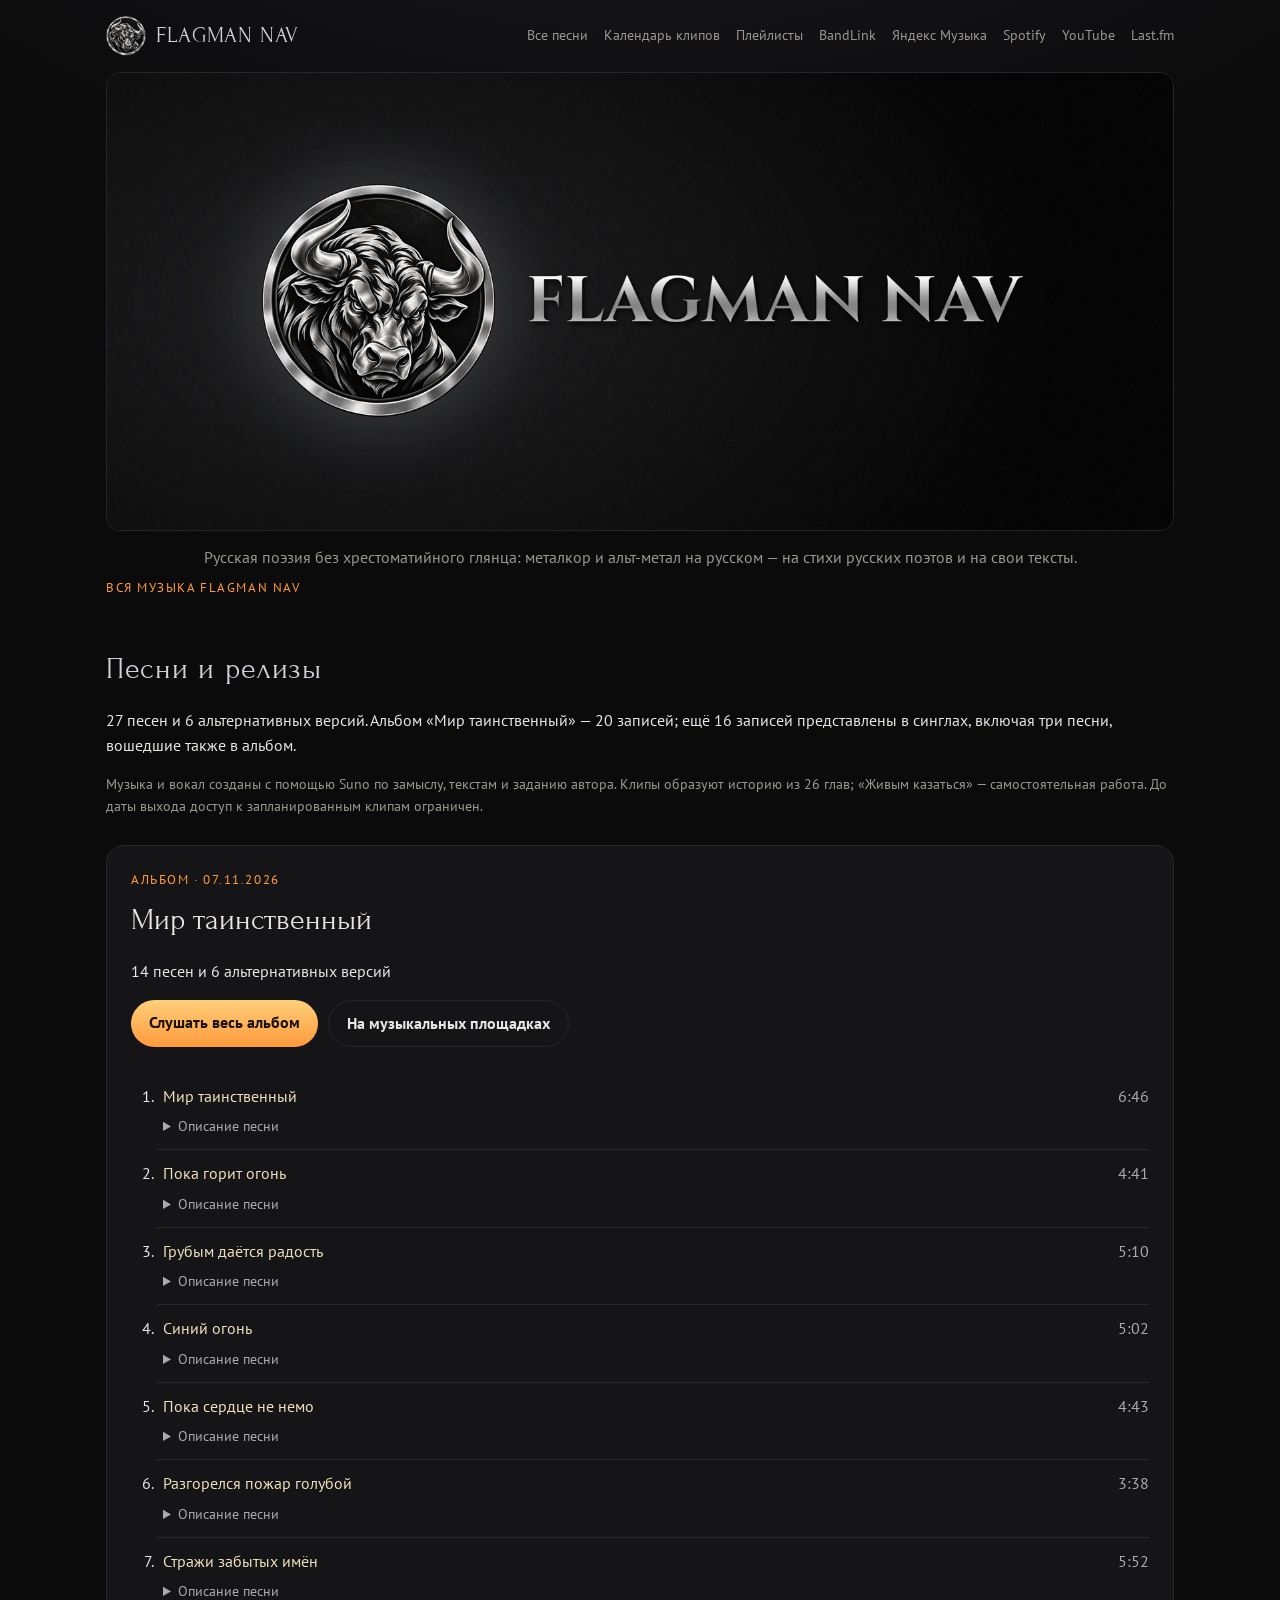
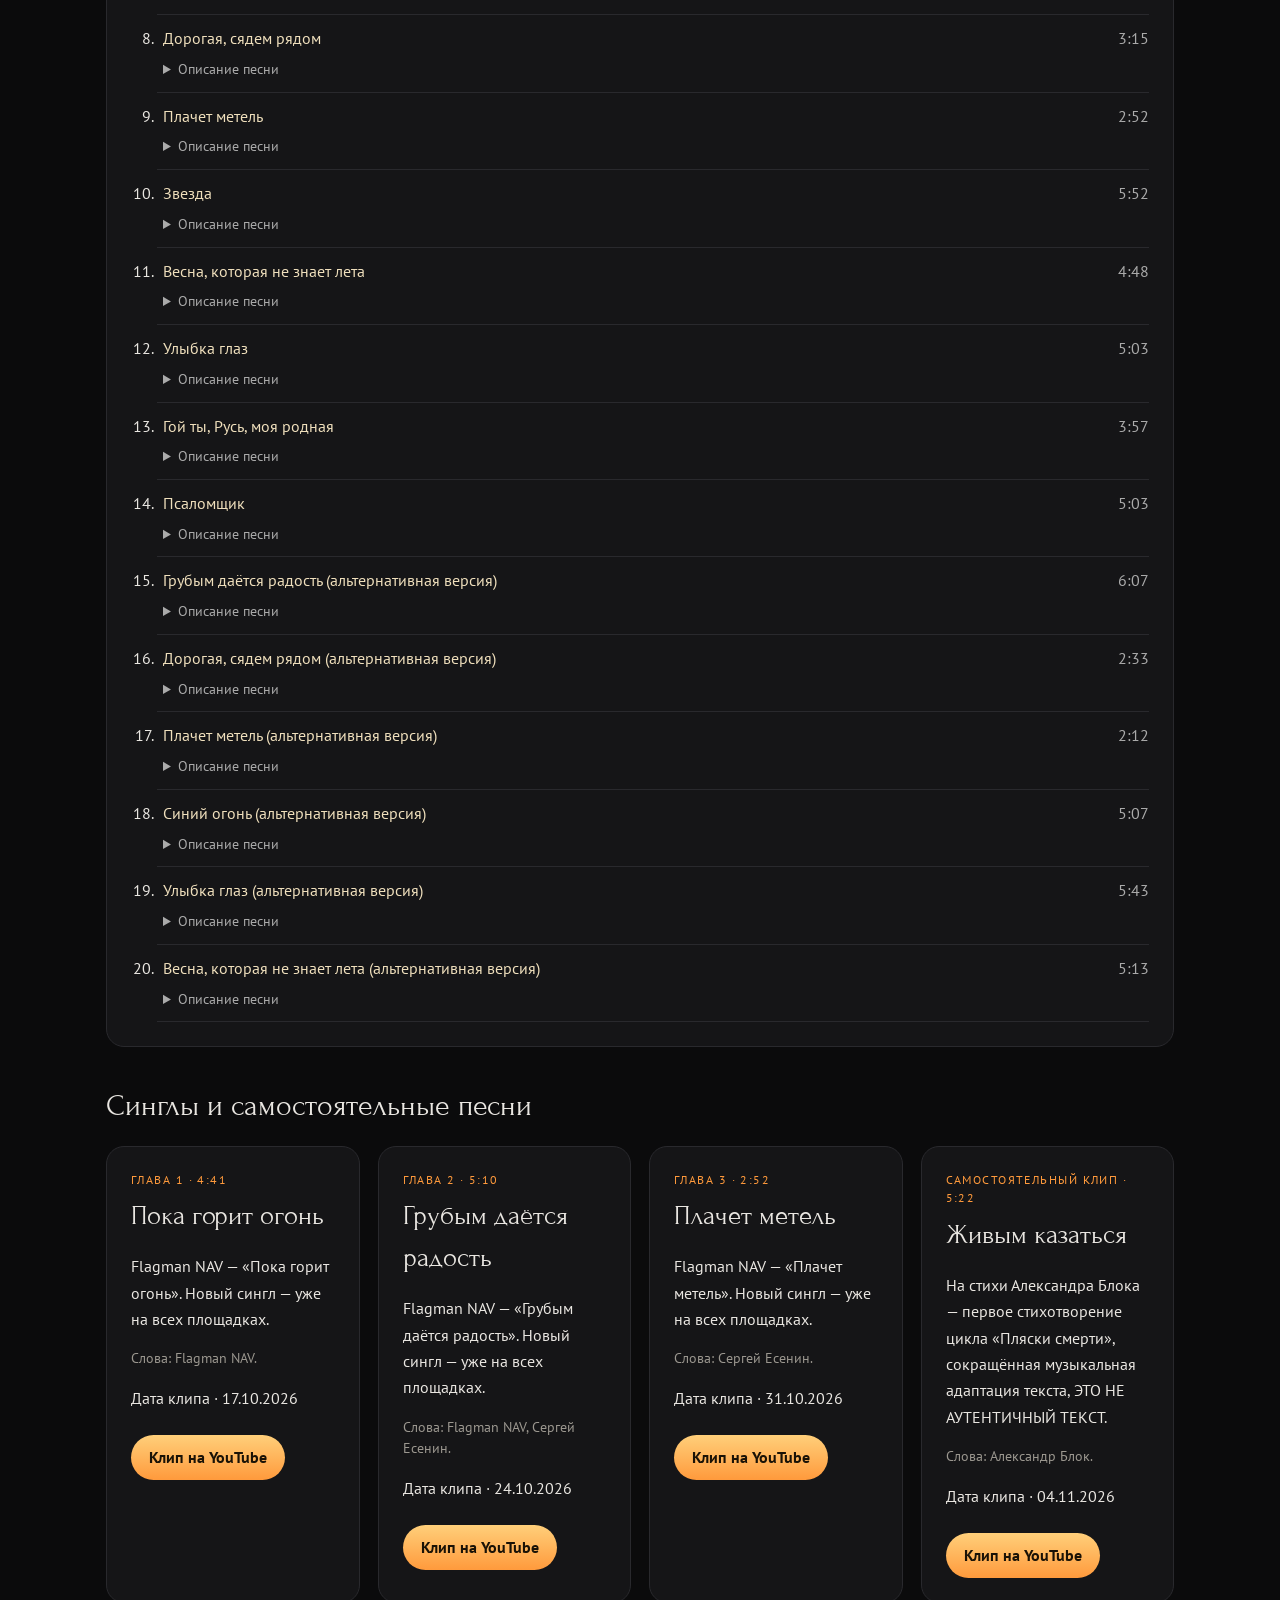
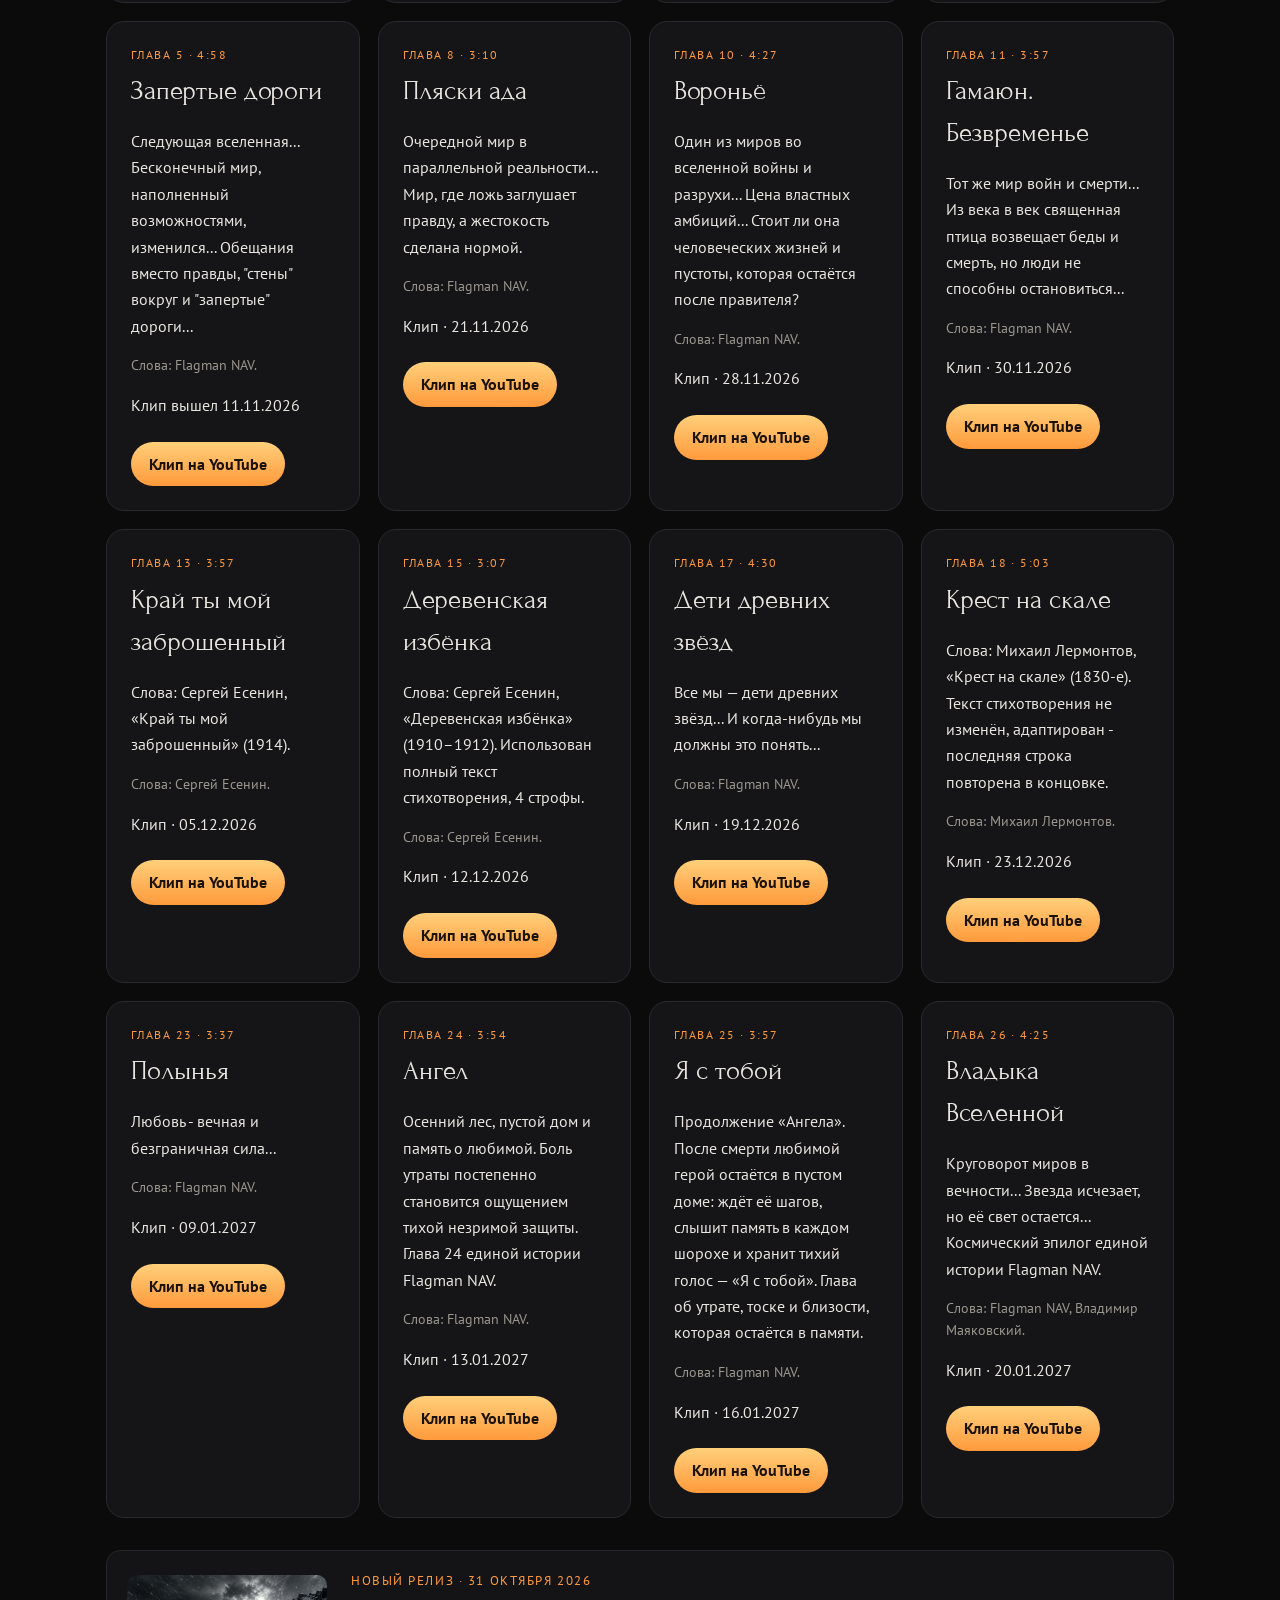
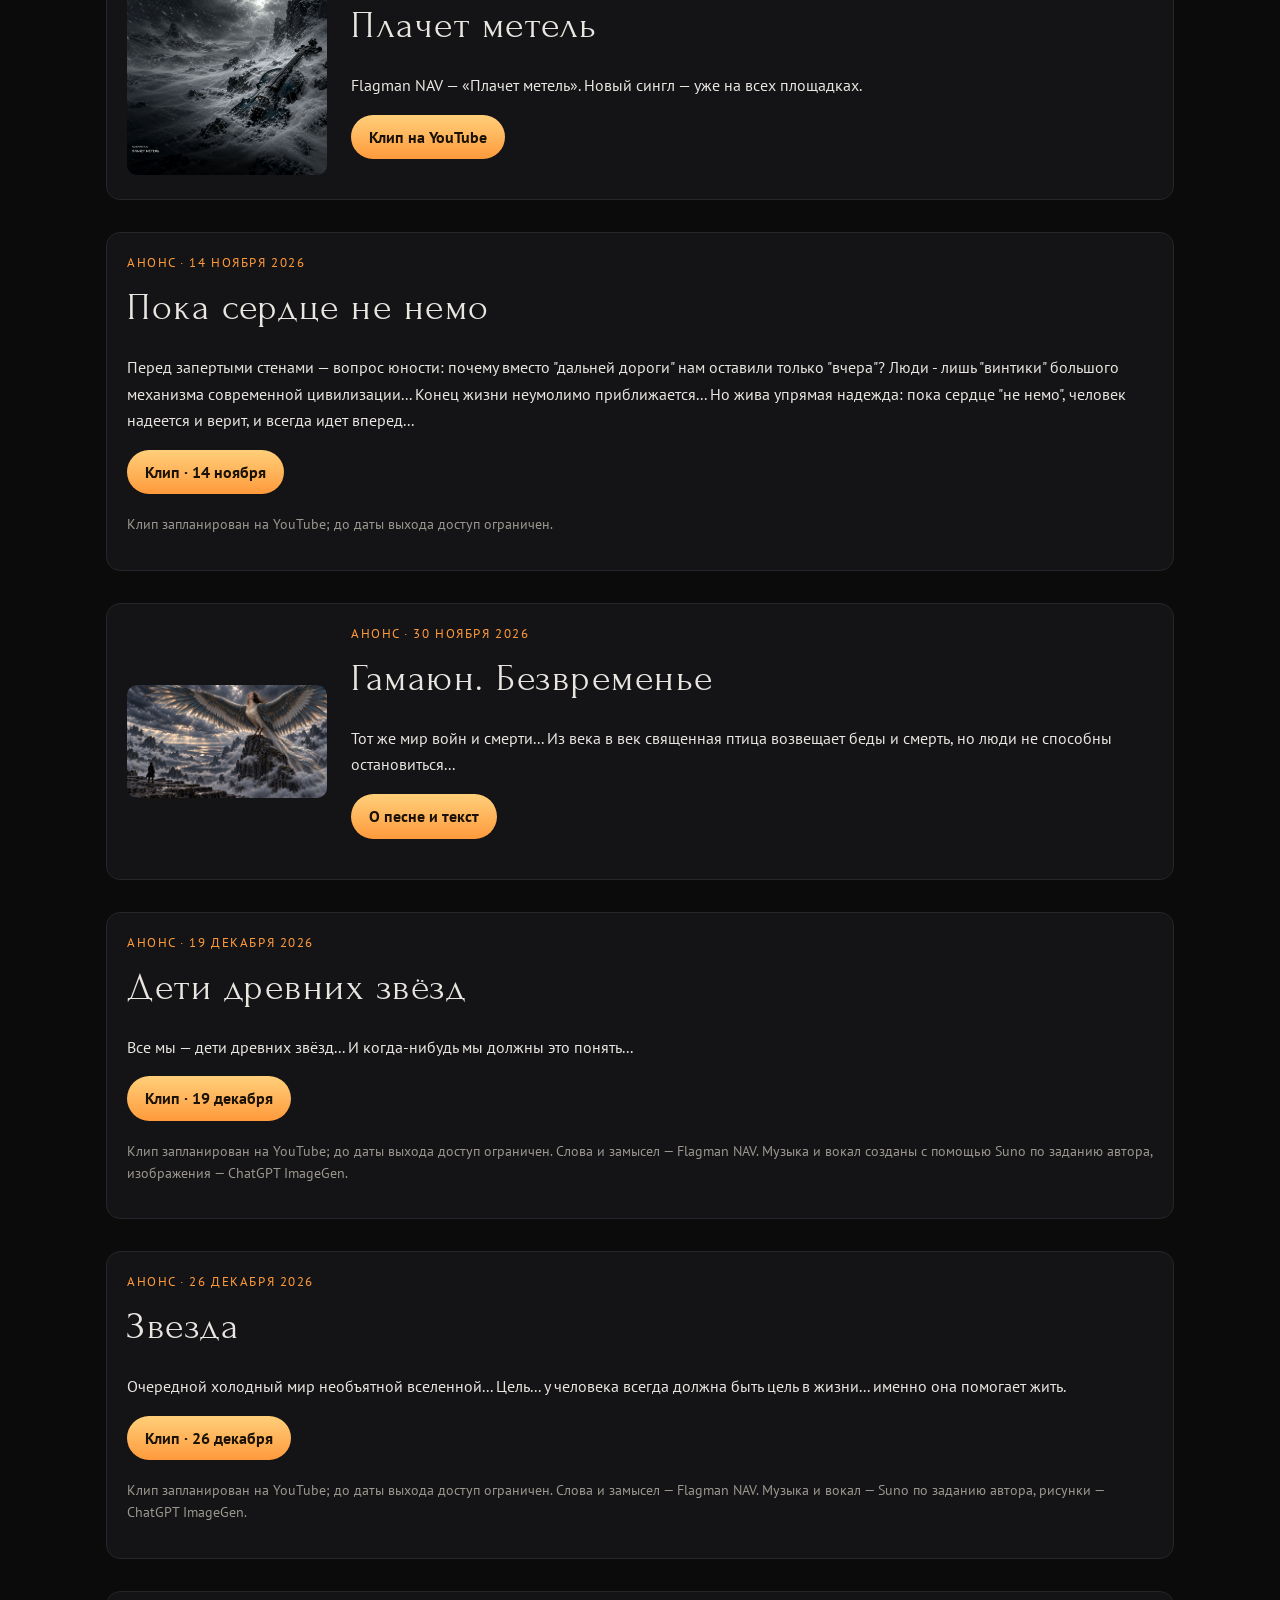
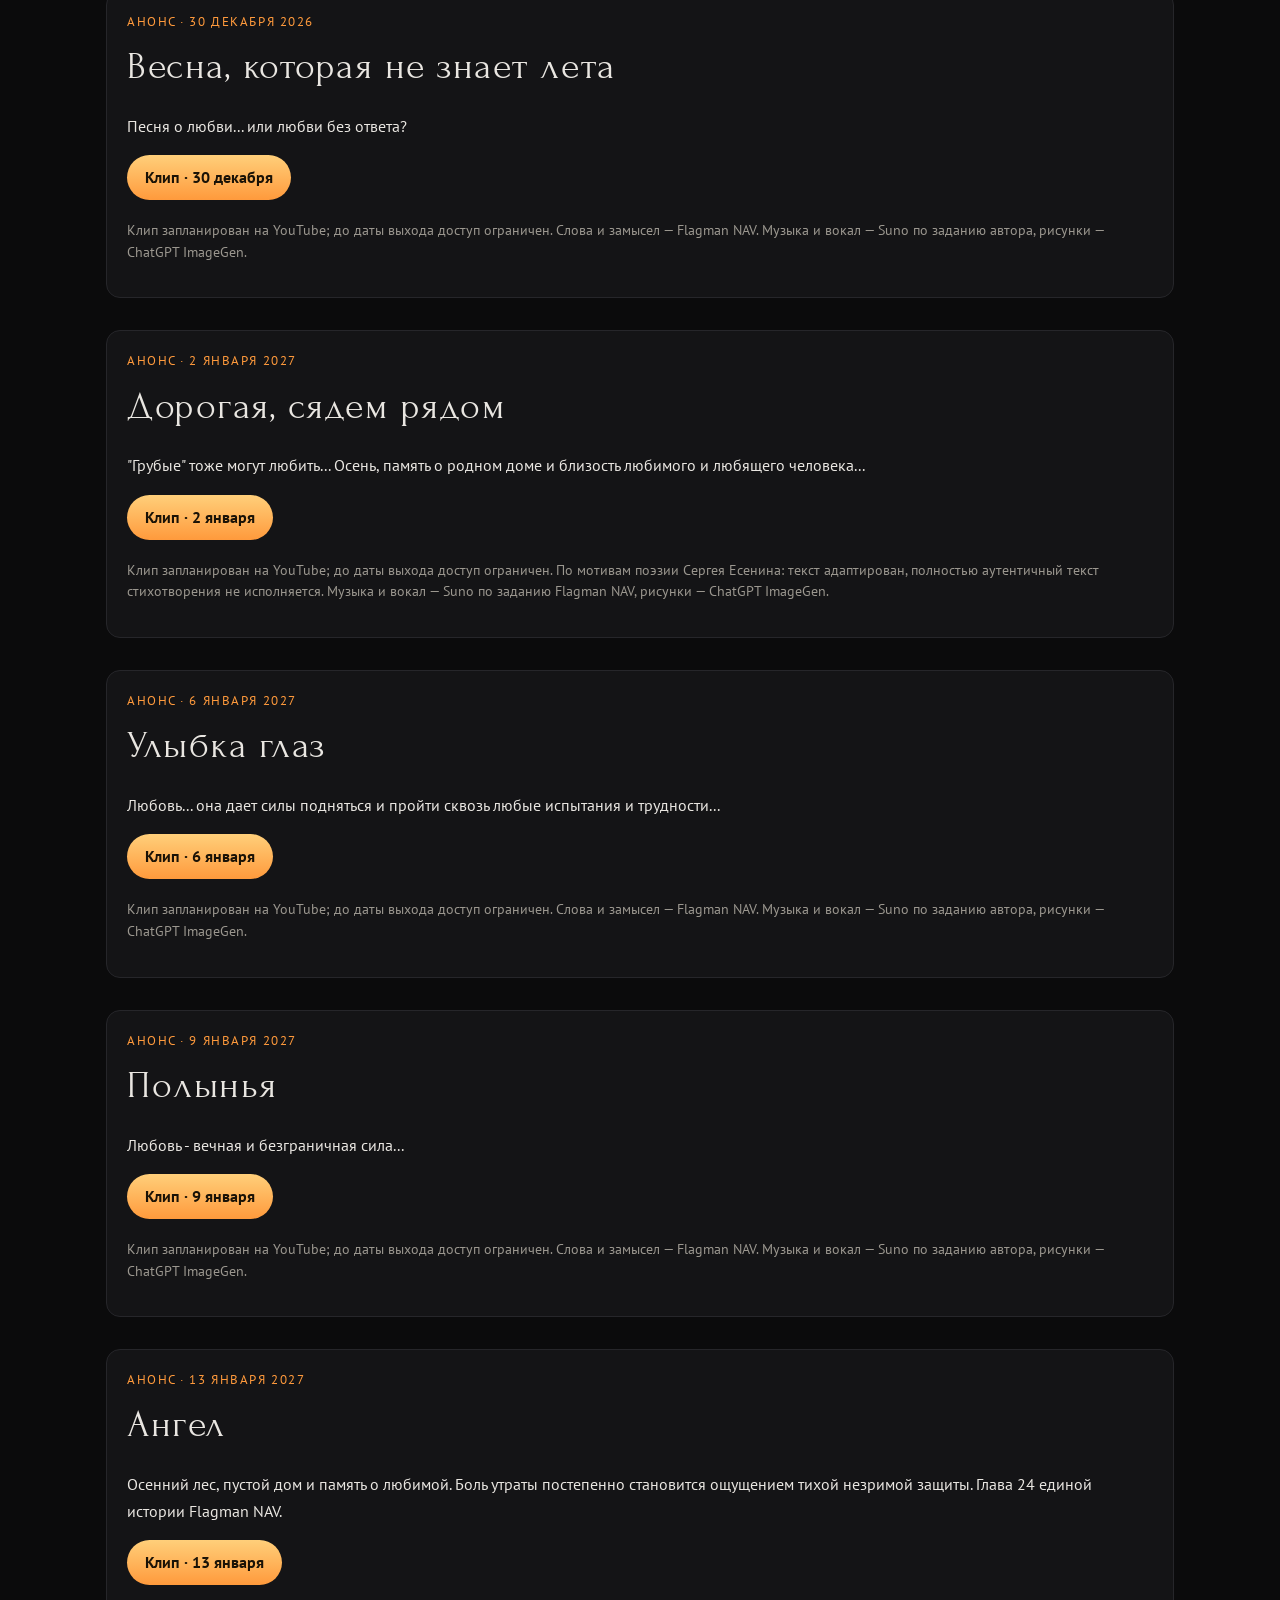
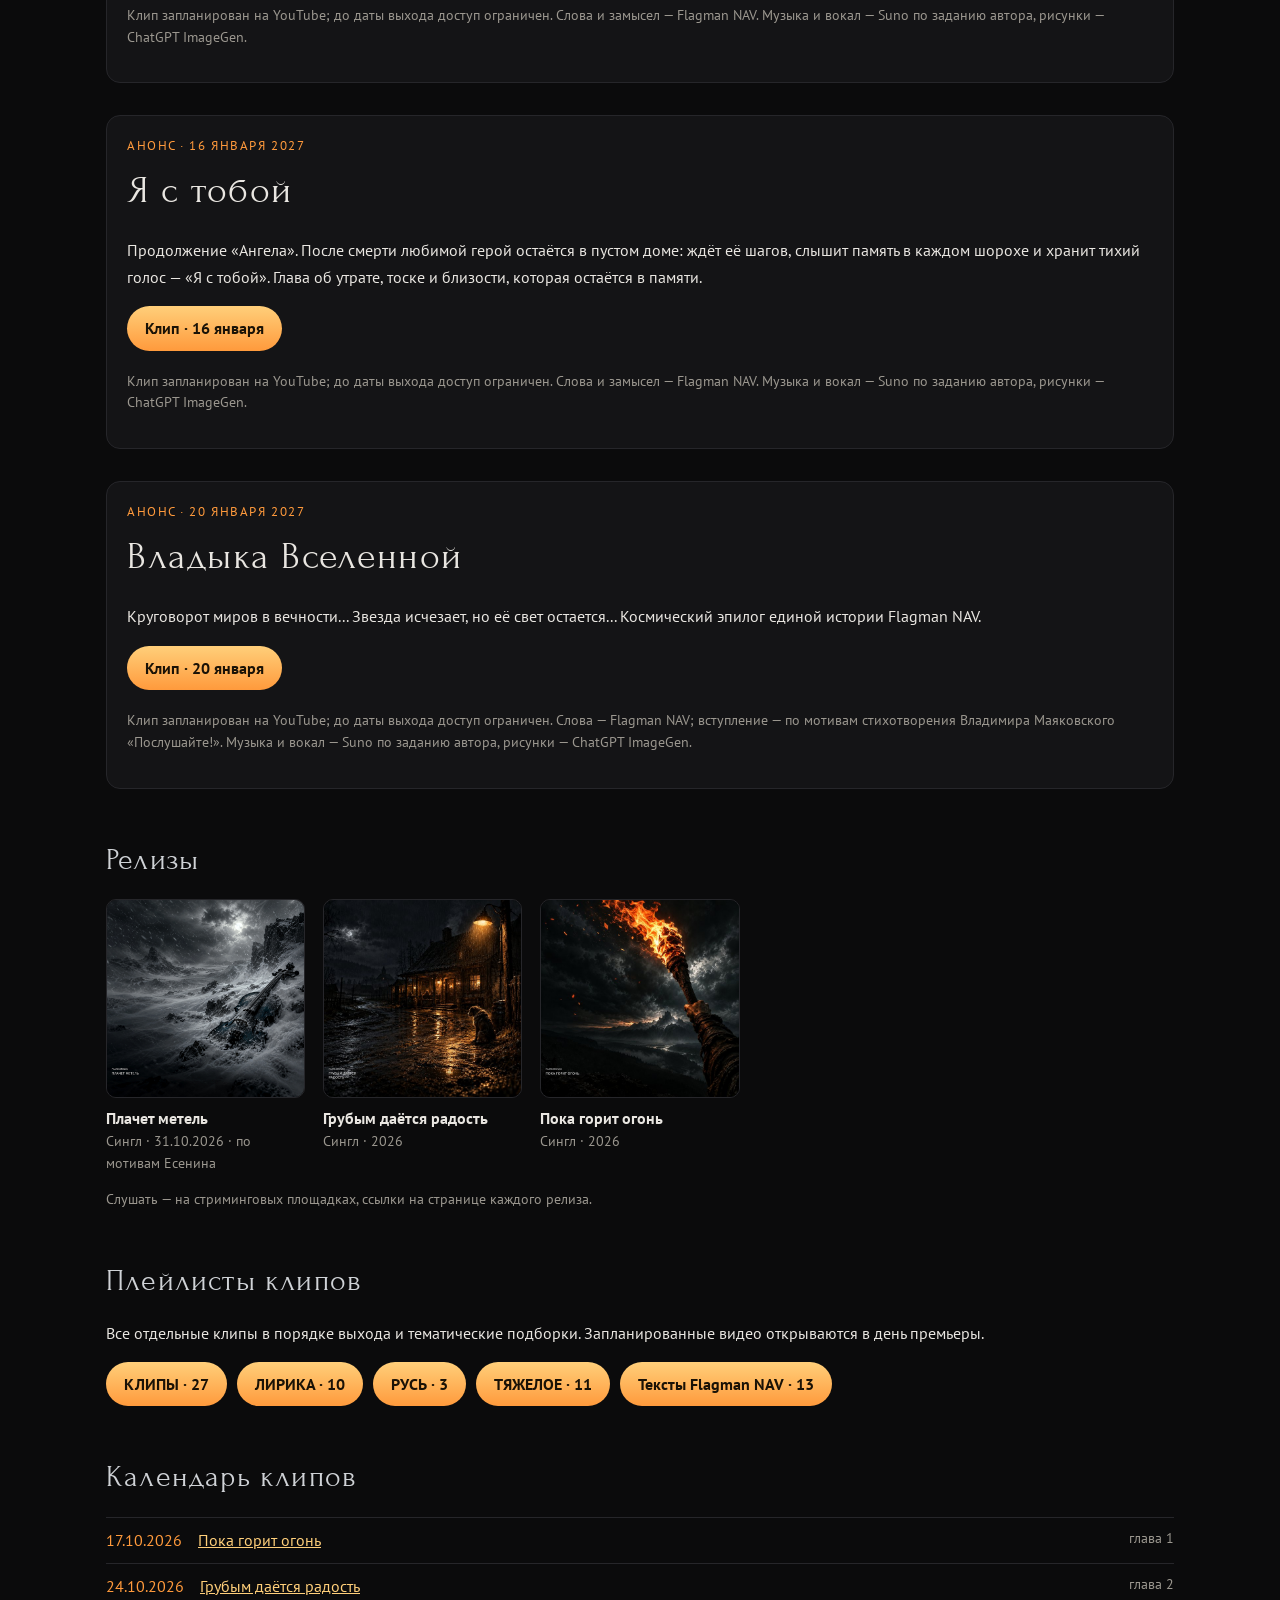
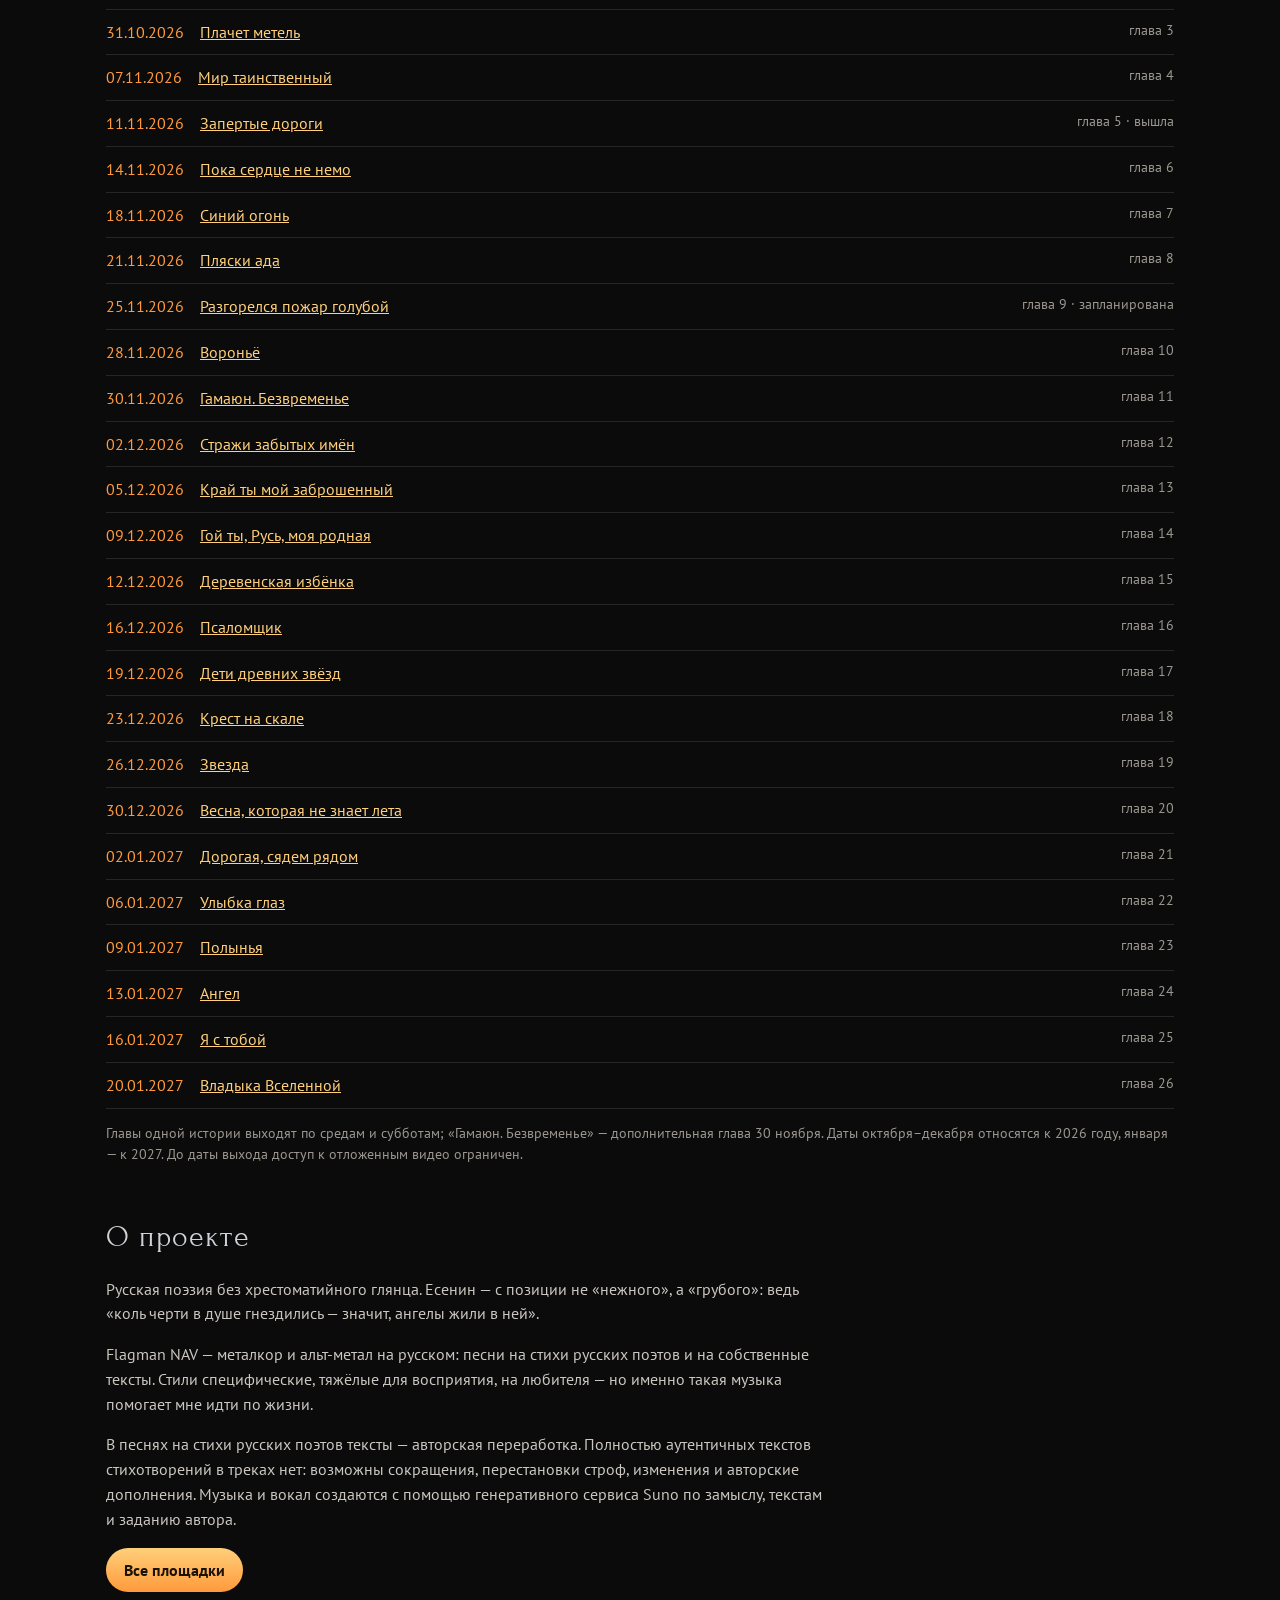
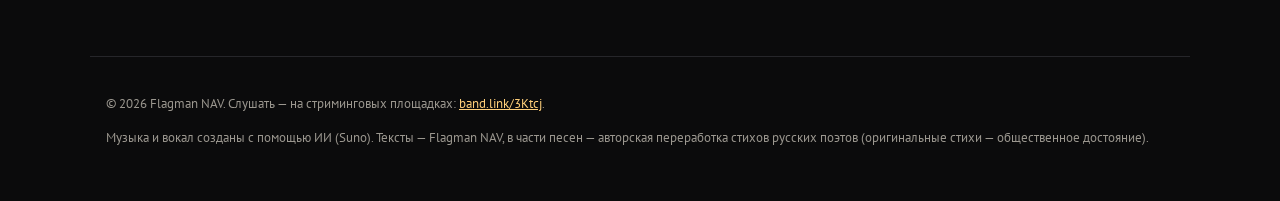
==== commit 14efb7d7: "Обновить ссылку на клип «Разгорелся пожар голубой» Updated link and status for chapter 9." ====
--- a/index.html
+++ b/index.html
@@ -53,7 +53,7 @@
 </div></section>
 <section class="latest"><img class="cover" src="assets/covers/plachet-metel.jpg" alt="Обложка «Плачет метель»" width="300" height="300">
 <div><p class="kicker">Новый релиз · 31 октября 2026</p><h2>Плачет метель</h2><p class="song-description">Flagman NAV — «Плачет метель». Новый сингл — уже на всех площадках.</p><div class="btns"><a class="btn" href="https://www.youtube.com/watch?v=JQbb9_xfhyU" target="_blank" rel="noopener">Клип на YouTube</a></div></div></section>
-<section class="latest" id="poka-serdtse-ne-nemo"><div><p class="kicker">Анонс · 14 ноября 2026</p><h2>Пока сердце не немо</h2><p class="song-description">Перед запертыми стенами — вопрос юности: почему вместо &quot;дальней дороги&quot; нам оставили только &quot;вчера&quot;? Люди - лишь &quot;винтики&quot; большого механизма современной цивилизации... Конец жизни неумолимо приближается... Но жива упрямая надежда: пока сердце &quot;не немо&quot;, человек надеется и верит, и всегда идет вперед...</p><div class="btns"><a class="btn" href="https://youtu.be/IczNe7L0TEE" target="_blank" rel="noopener">Клип · 14 ноября</a></div><p class="note">Клип запланирован на YouTube; до даты выхода доступ ограничен.</p></div></section>
+<section class="latest" id="poka-serdtse-ne-nemo"><div><p class="kicker">Анонс · 14 ноября 2026</p><h2>Пока сердце не немо</h2><p class="song-description">Перед запертыми стенами — вопрос юности: почему вместо &quot;дальней дороги&quot; нам оставили только &quot;вчера&quot;? Люди - лишь &quot;винтики&quot; большого механизма современной цивилизации... Конец жизни неумолимо приближается... Но жива упрямая надежда: пока сердце &quot;не немо&quot;, человек надеется и верит, и всегда идет вперед...</p><div class="btns"><a class="btn" href="https://youtu.be/k2M_rFQc7cY" target="_blank" rel="noopener">Клип · 14 ноября</a></div><p class="note">Клип запланирован на YouTube; до даты выхода доступ ограничен.</p></div></section>
 <section class="latest"><img class="cover" src="assets/covers/gamayun.png" alt="Гамаюн — кадр утверждённого клипа" width="300">
 <div><p class="kicker">Анонс · 30 ноября 2026</p><h2>Гамаюн. Безвременье</h2><p class="song-description">Тот же мир войн и смерти... Из века в век священная птица возвещает беды и смерть, но люди не способны остановиться...</p><div class="btns"><a class="btn" href="r/gamayun-bezvremenye.html">О песне и текст</a></div></div></section>
 <section class="latest" id="deti-drevnih-zvyozd"><div><p class="kicker">Анонс · 19 декабря 2026</p><h2>Дети древних звёзд</h2><p class="song-description">Все мы — дети древних звёзд... И когда-нибудь мы должны это понять...</p><div class="btns"><a class="btn" href="https://youtu.be/v_7GD7ycjYo" target="_blank" rel="noopener">Клип · 19 декабря</a></div><p class="note">Клип запланирован на YouTube; до даты выхода доступ ограничен. Слова и замысел — Flagman NAV. Музыка и вокал созданы с помощью Suno по заданию автора, изображения — ChatGPT ImageGen.</p></div></section>
@@ -83,10 +83,10 @@
 <li><span class="sd">31.10.2026</span><span><a href="https://youtu.be/JQbb9_xfhyU" target="_blank" rel="noopener">Плачет метель</a></span><span class="sk">глава 3</span></li>
 <li><span class="sd">07.11.2026</span><span><a href="https://youtu.be/zAY-ksYy-Pg" target="_blank" rel="noopener">Мир таинственный</a></span><span class="sk">глава 4</span></li>
 <li><span class="sd">11.11.2026</span><span><a href="https://youtu.be/qaGRUInEPSs" target="_blank" rel="noopener">Запертые дороги</a></span><span class="sk">глава 5 · вышла</span></li>
-<li><span class="sd">14.11.2026</span><span><a href="https://youtu.be/IczNe7L0TEE" target="_blank" rel="noopener">Пока сердце не немо</a></span><span class="sk">глава 6</span></li>
+<li><span class="sd">14.11.2026</span><span><a href="https://youtu.be/k2M_rFQc7cY" target="_blank" rel="noopener">Пока сердце не немо</a></span><span class="sk">глава 6</span></li>
 <li><span class="sd">18.11.2026</span><span><a href="https://youtu.be/pDANc8SkwNA" target="_blank" rel="noopener">Синий огонь</a></span><span class="sk">глава 7</span></li>
 <li><span class="sd">21.11.2026</span><span><a href="https://youtu.be/JJCASL561Lo" target="_blank" rel="noopener">Пляски ада</a></span><span class="sk">глава 8</span></li>
-<li><span class="sd">25.11.2026</span><span><a href="https://youtu.be/1QT5BDvOUSE" target="_blank" rel="noopener">Разгорелся пожар голубой</a></span><span class="sk">глава 9</span></li>
+<li><span class="sd">25.11.2026</span><span><a href="https://youtu.be/NEREVxc8L0U" target="_blank" rel="noopener">Разгорелся пожар голубой</a></span><span class="sk">глава 9 · запланирована</span></li>
 <li><span class="sd">28.11.2026</span><span><a href="https://youtu.be/Ule5vf46T70" target="_blank" rel="noopener">Вороньё</a></span><span class="sk">глава 10</span></li>
 <li><span class="sd">30.11.2026</span><span><a href="https://youtu.be/ojIqn6GGF04" target="_blank" rel="noopener">Гамаюн. Безвременье</a></span><span class="sk">глава 11</span></li>
 <li><span class="sd">02.12.2026</span><span><a href="https://youtu.be/gtO-2_WZdsc" target="_blank" rel="noopener">Стражи забытых имён</a></span><span class="sk">глава 12</span></li>
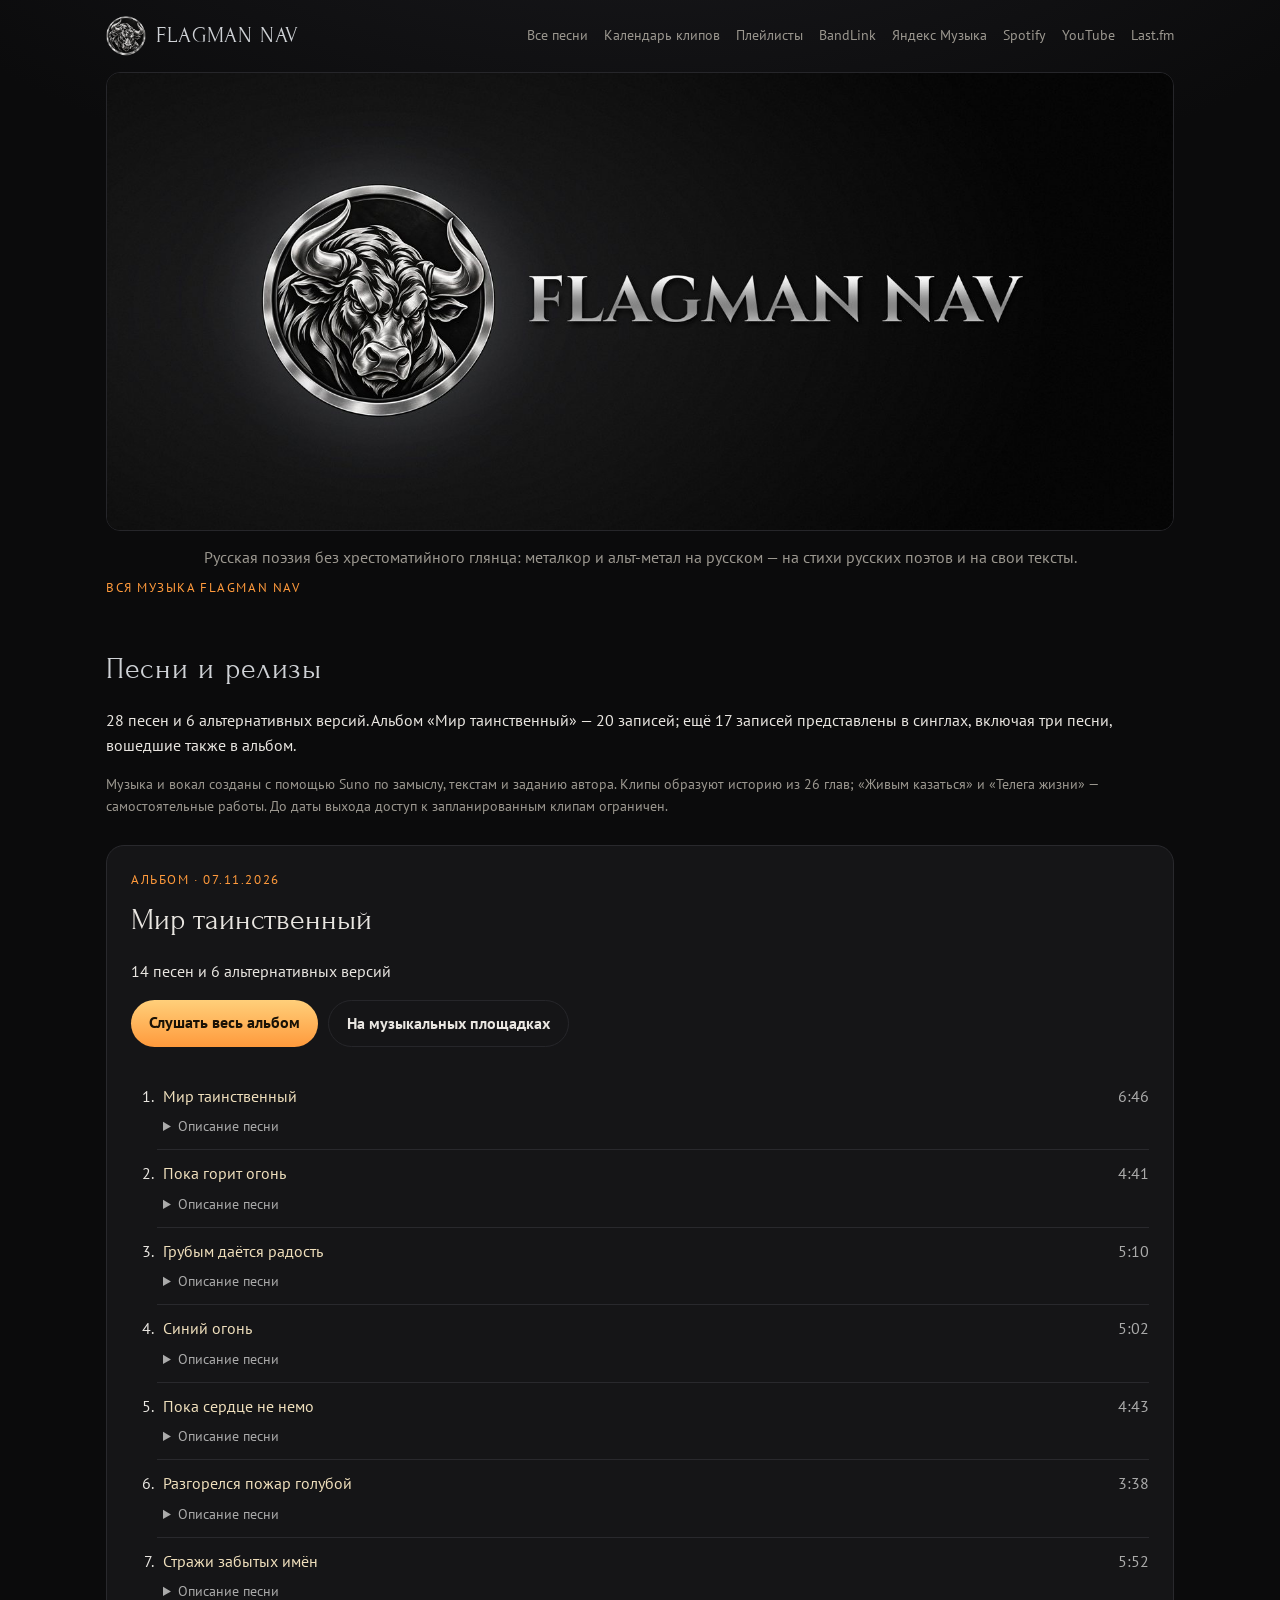
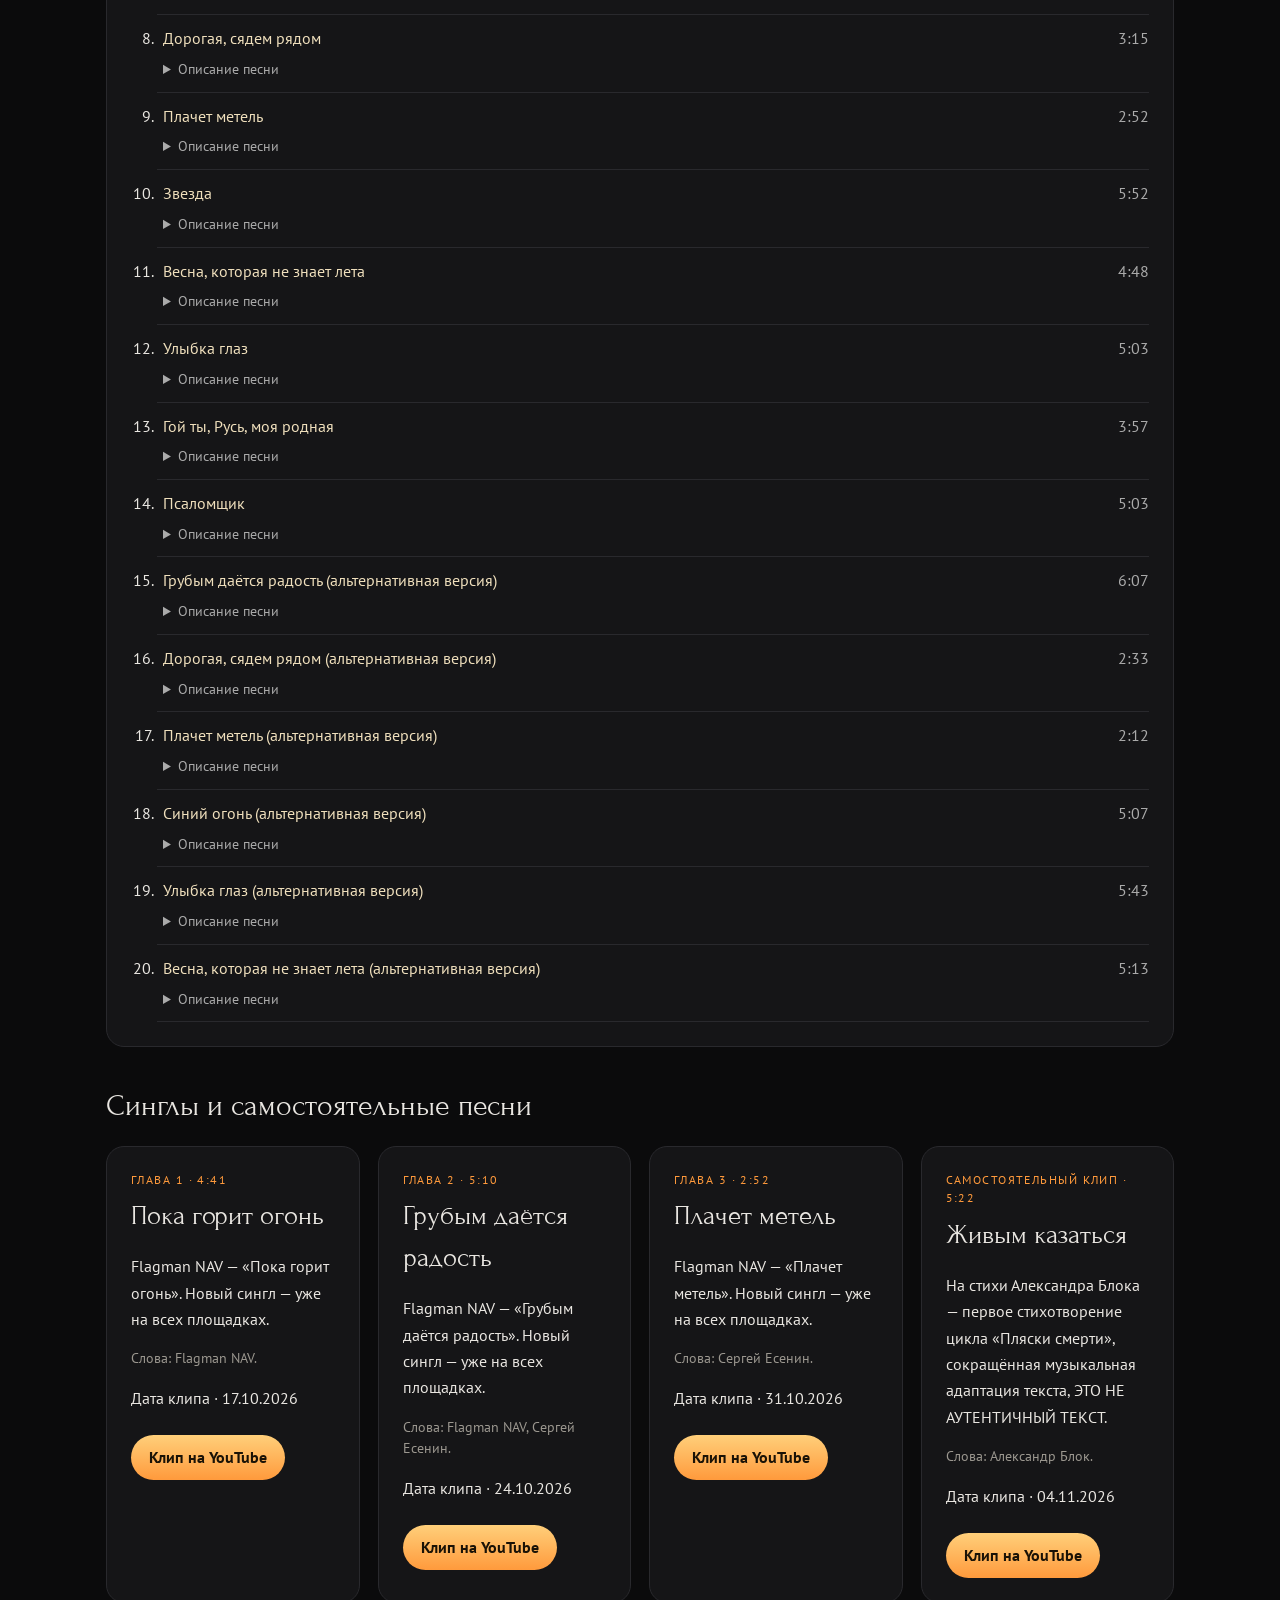
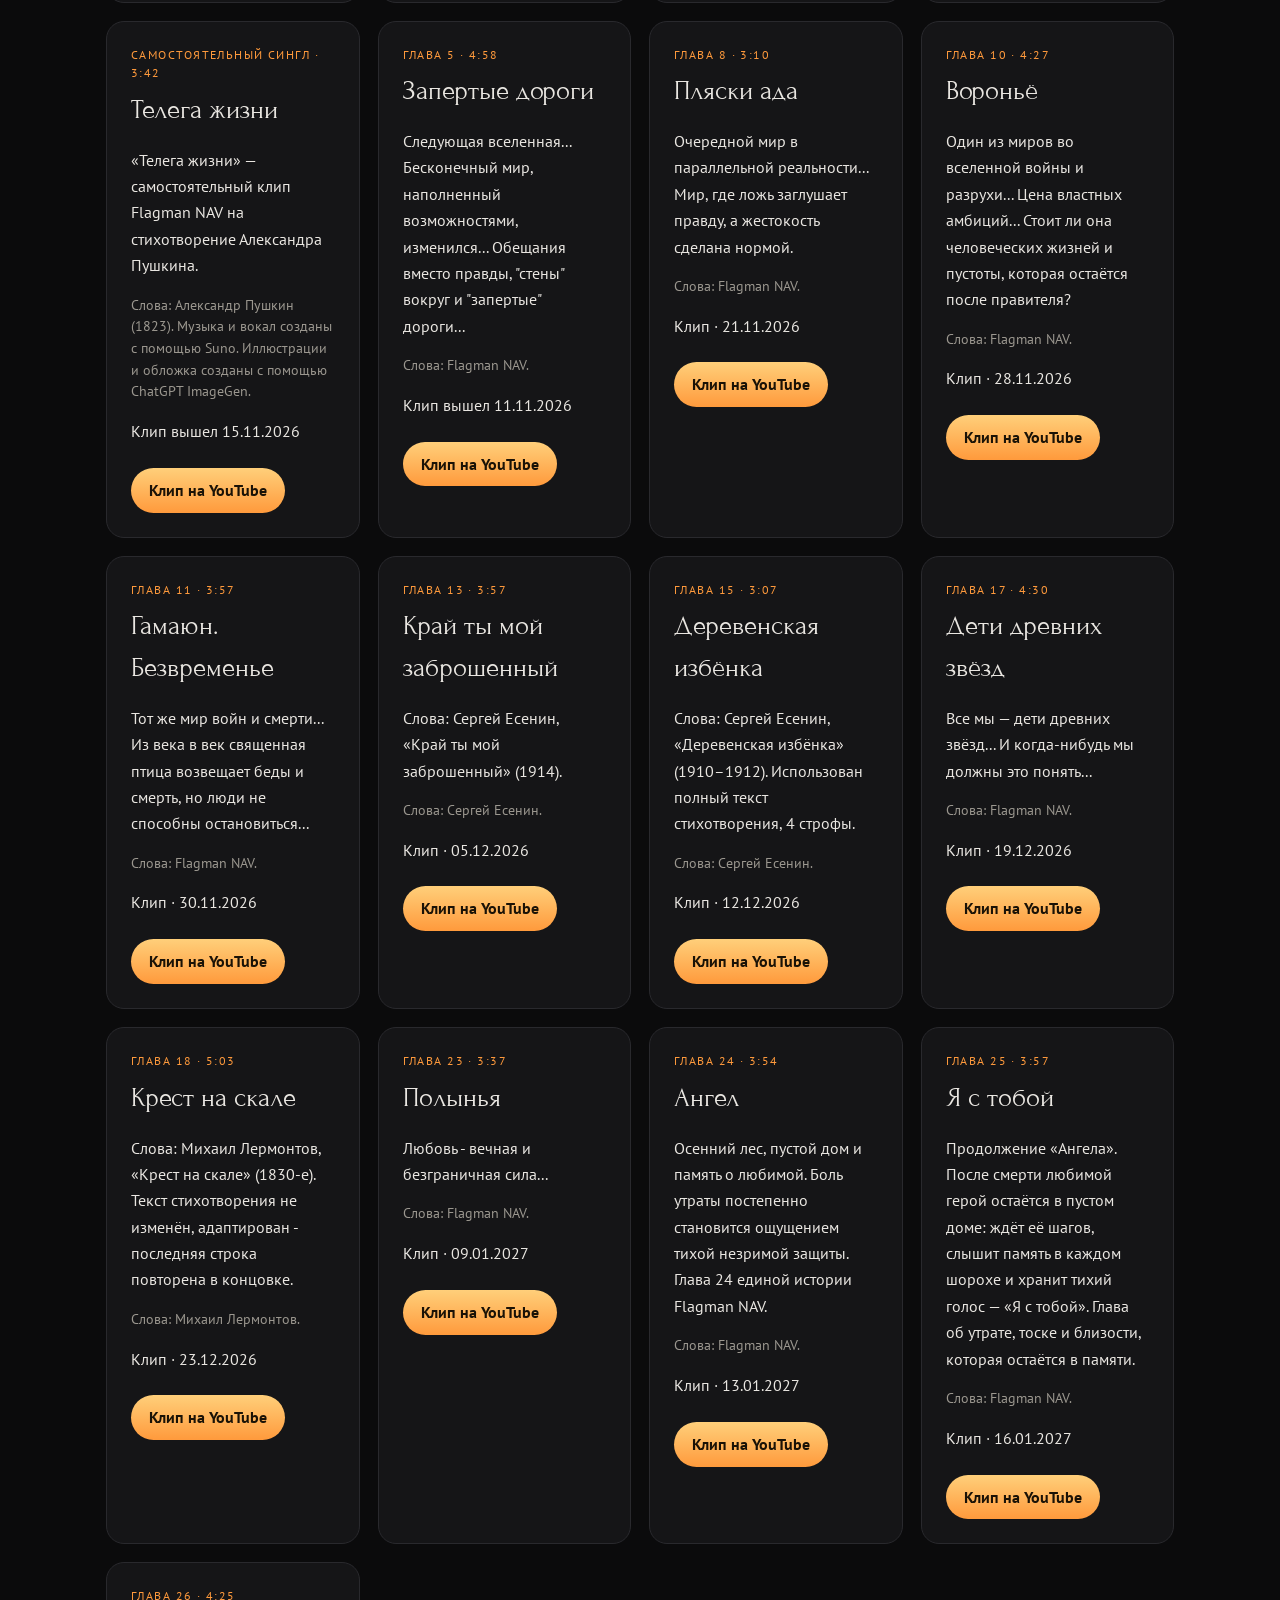
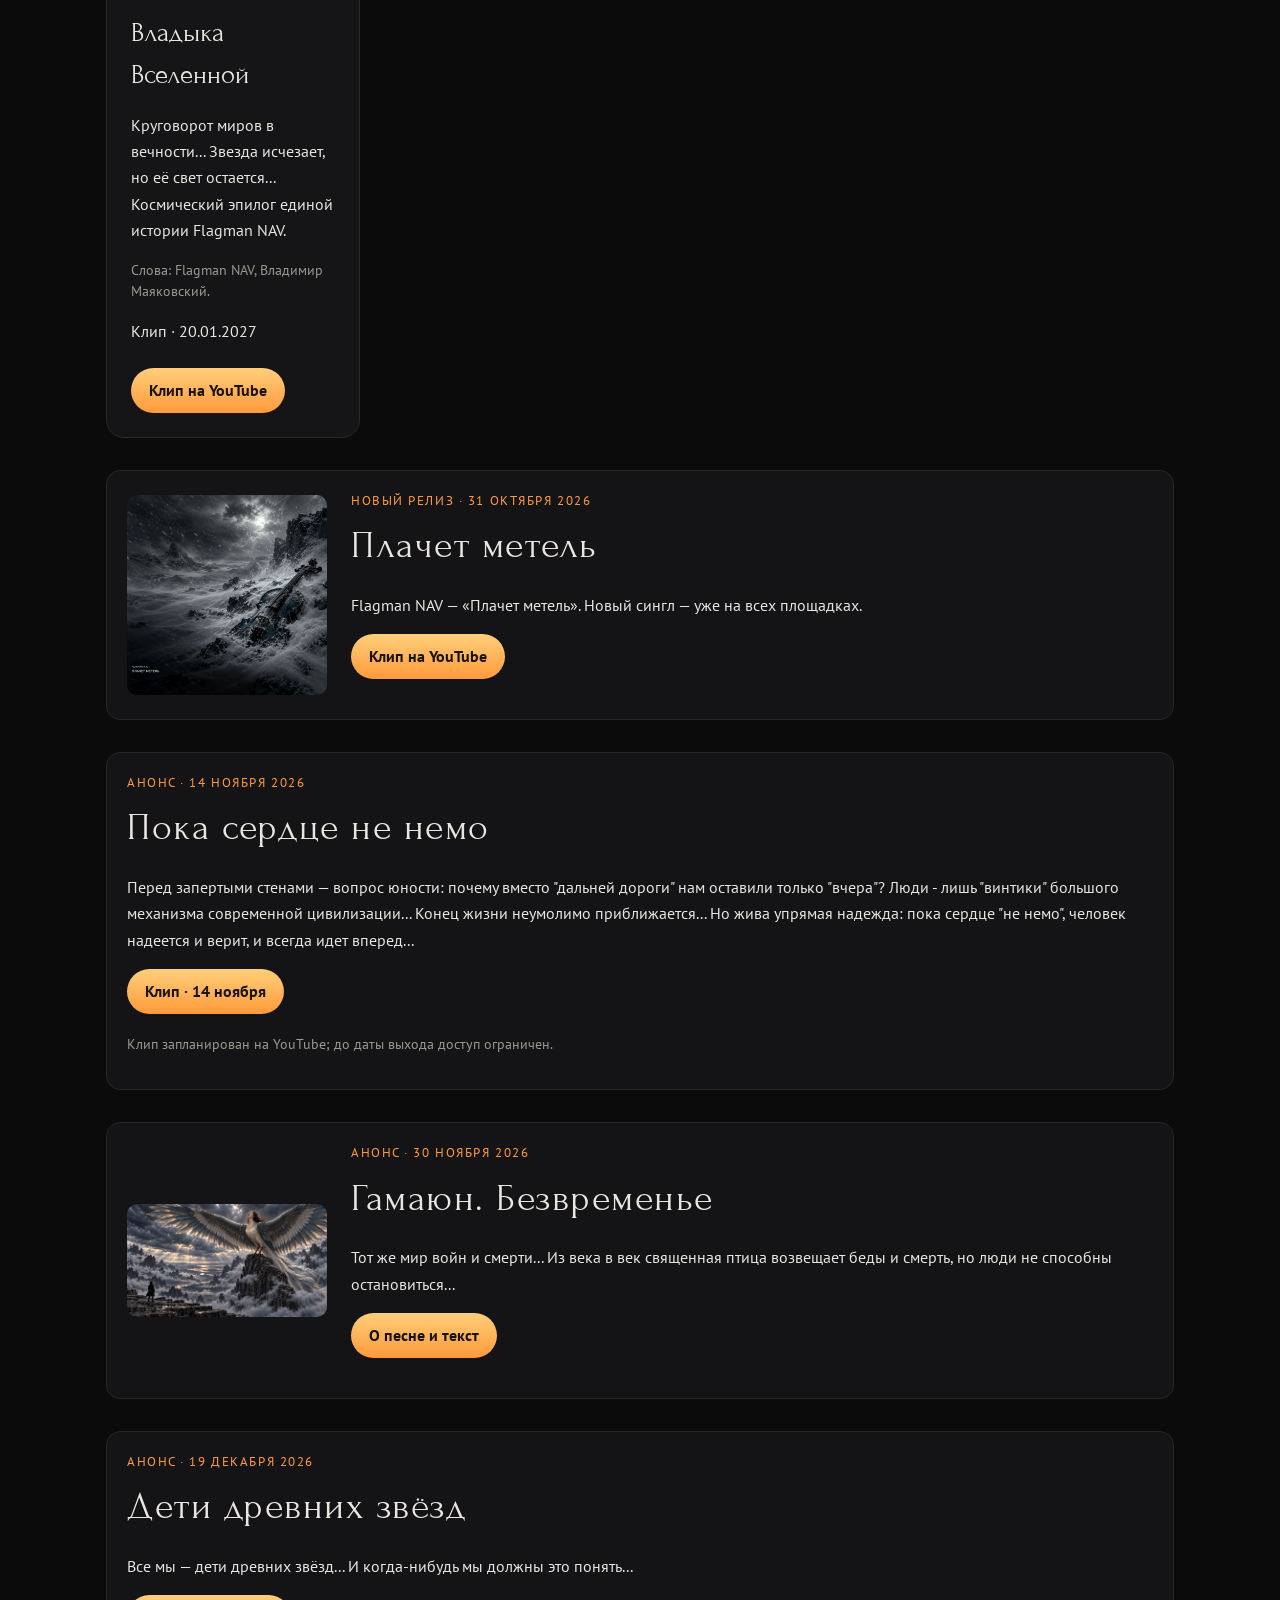
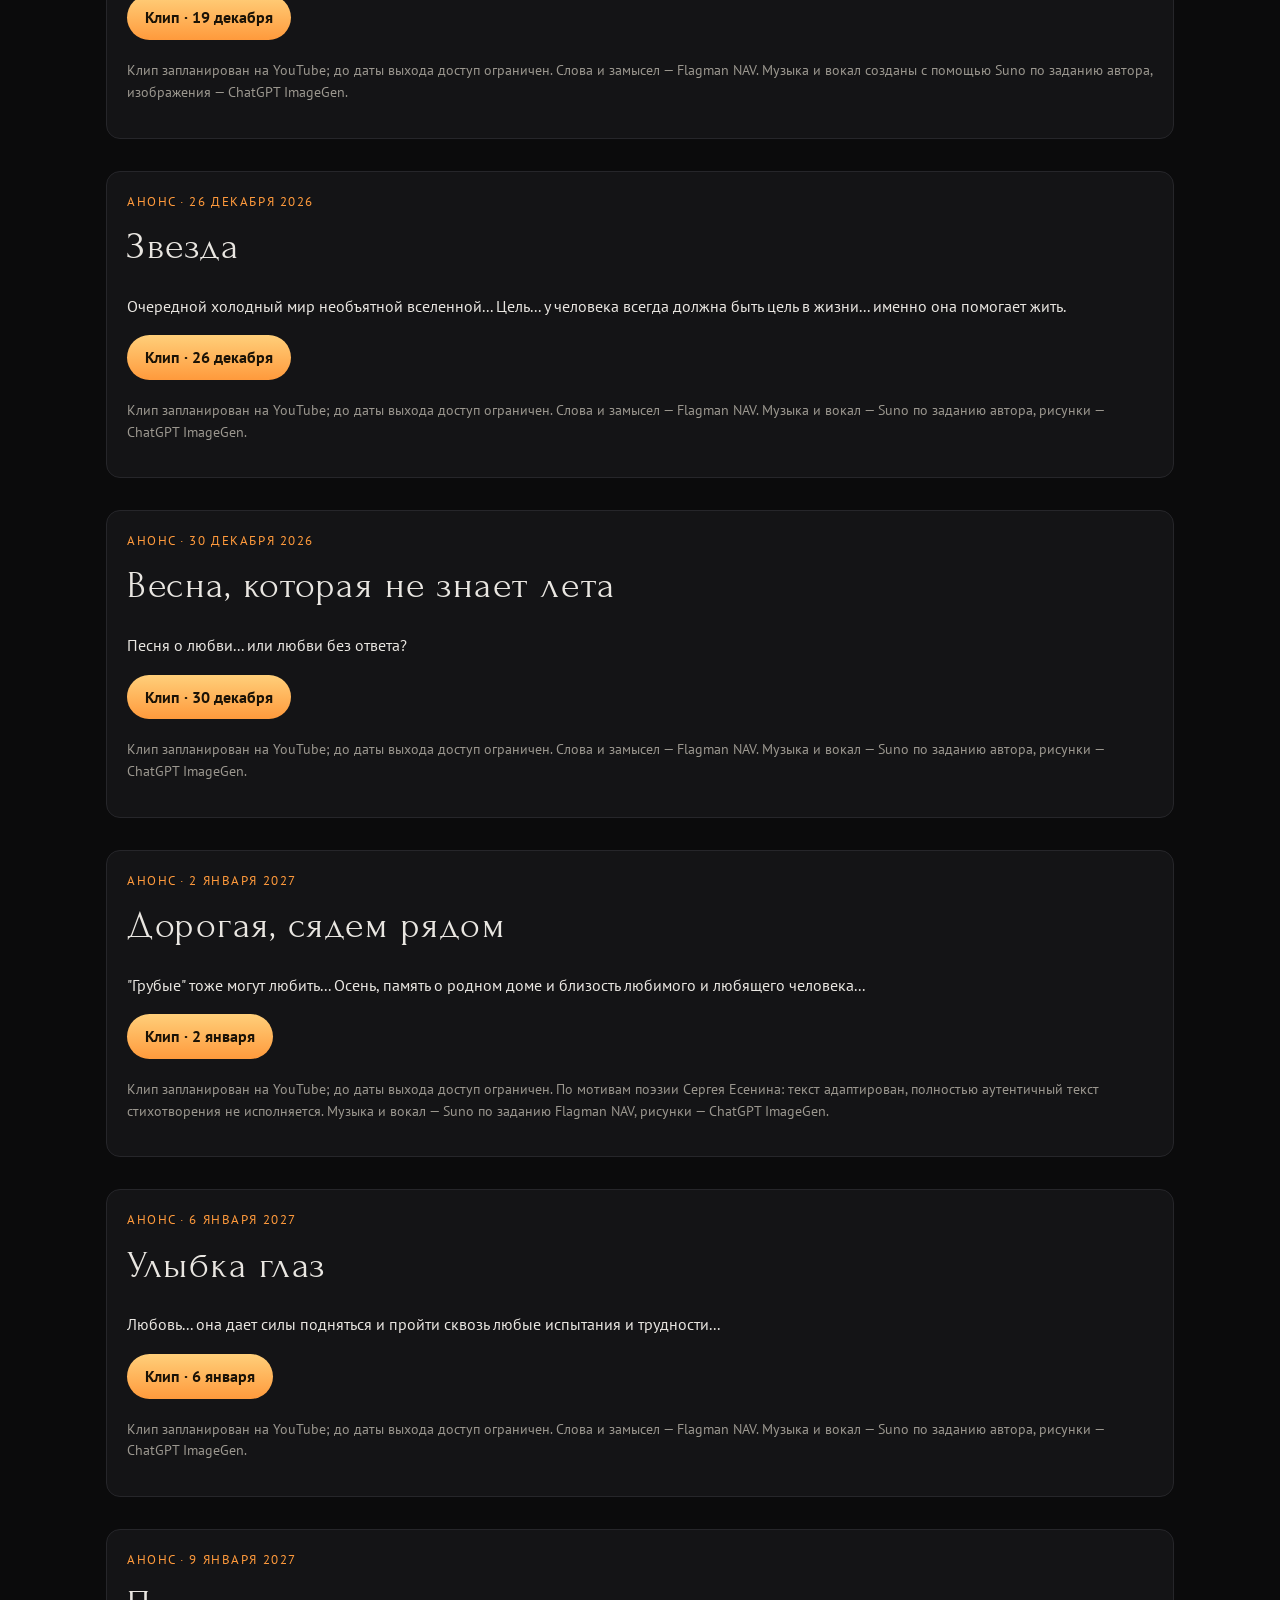
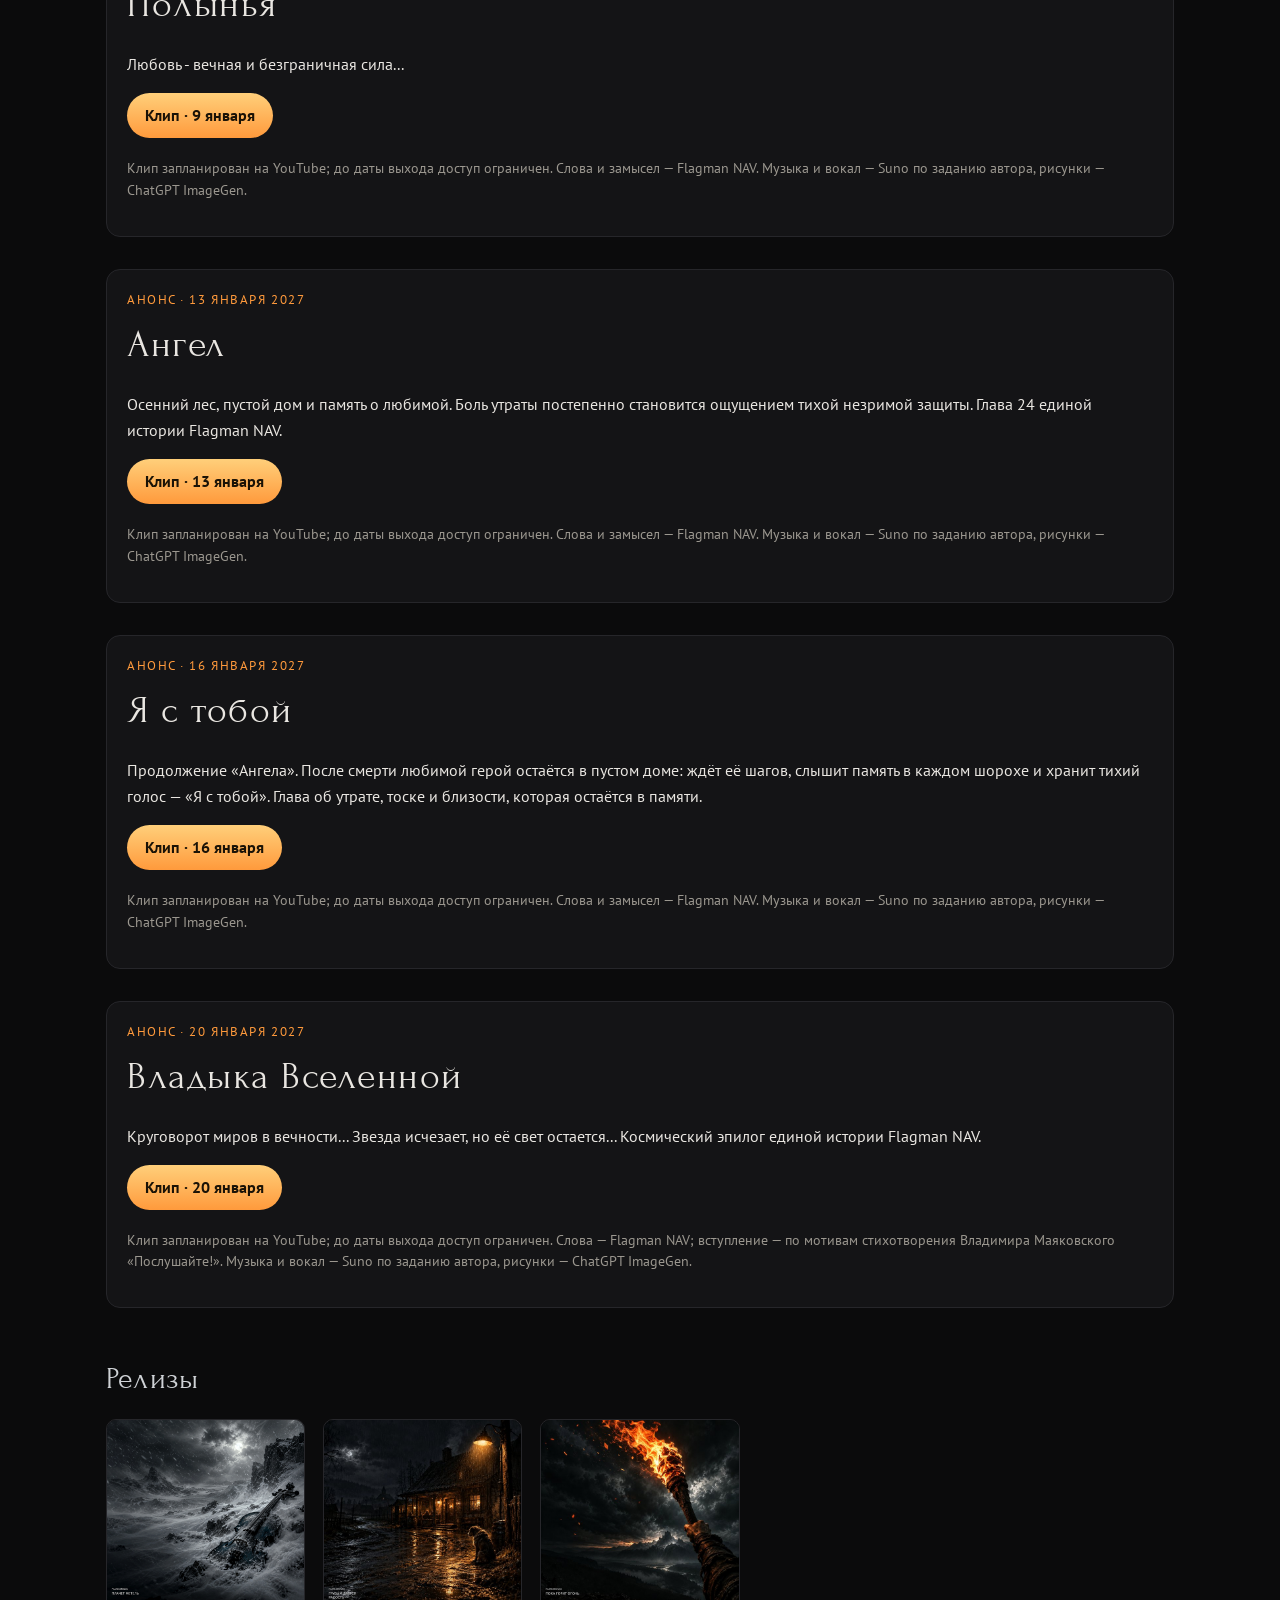
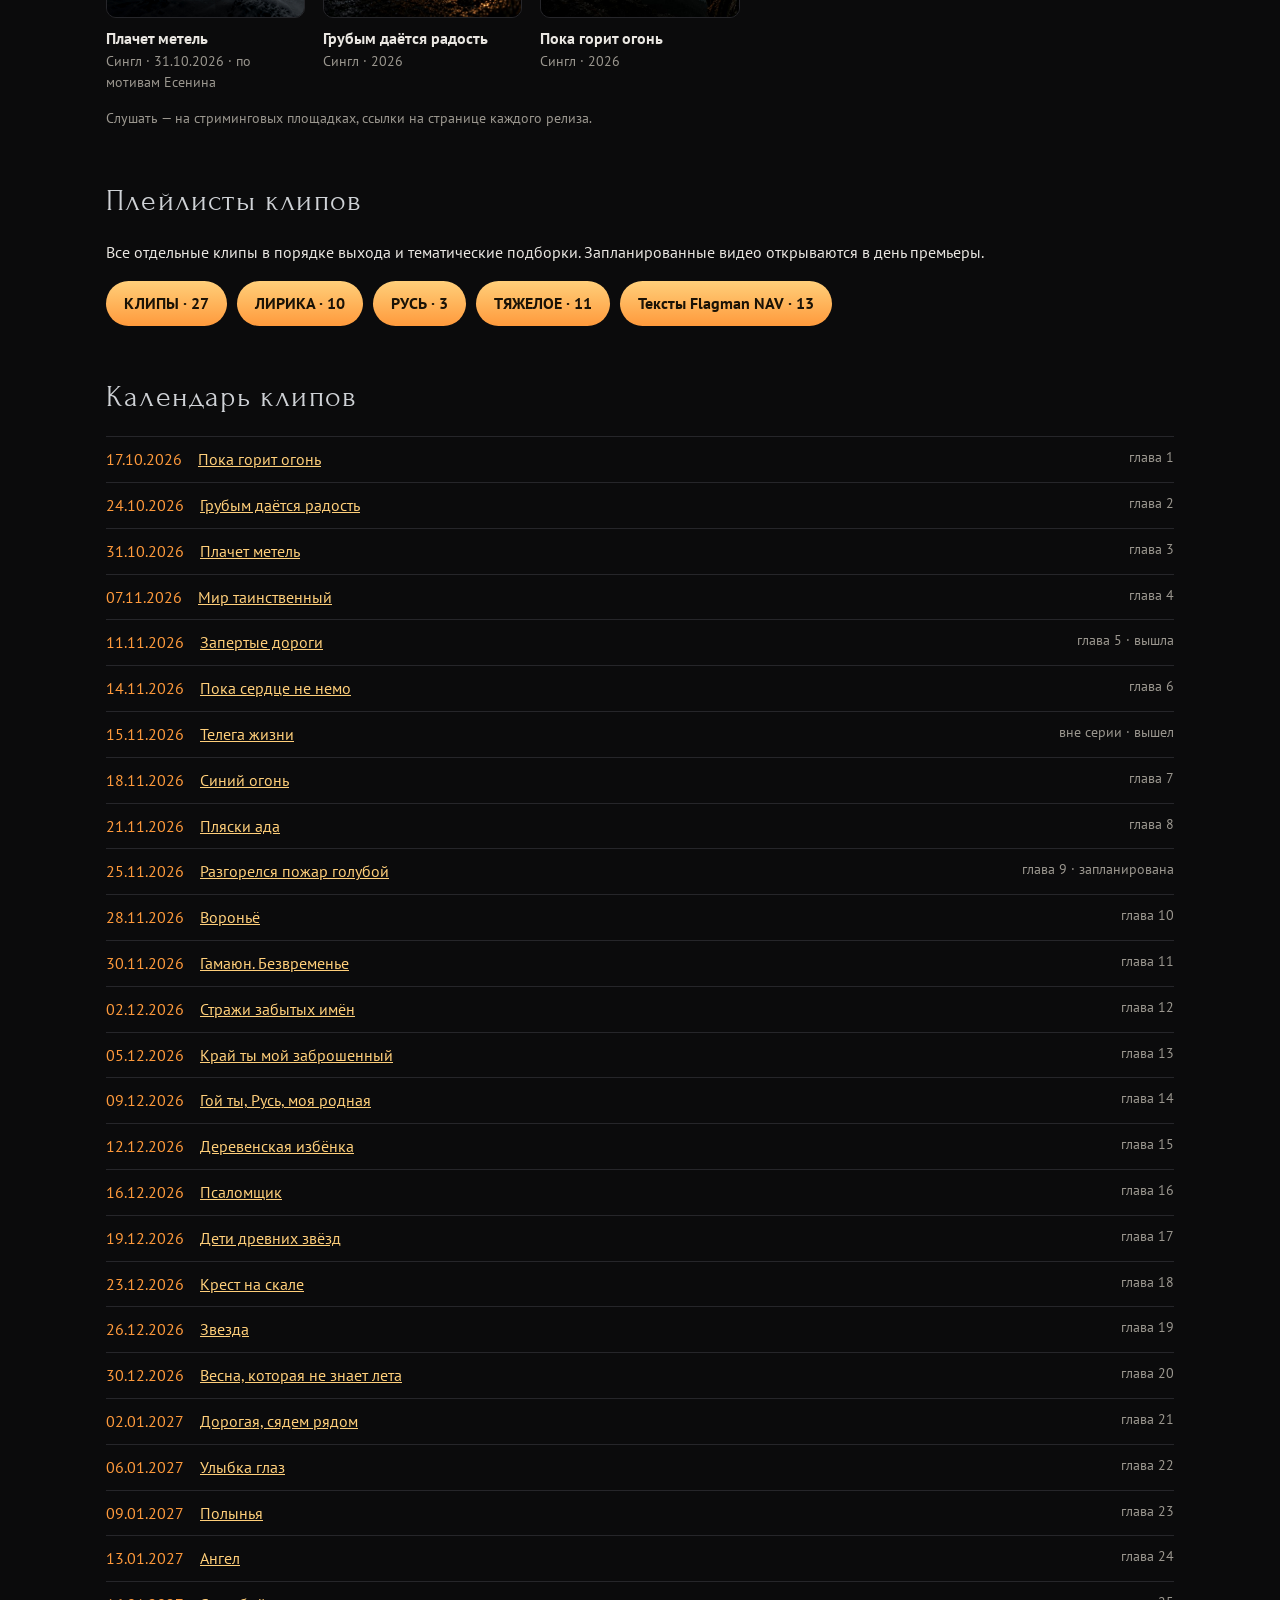
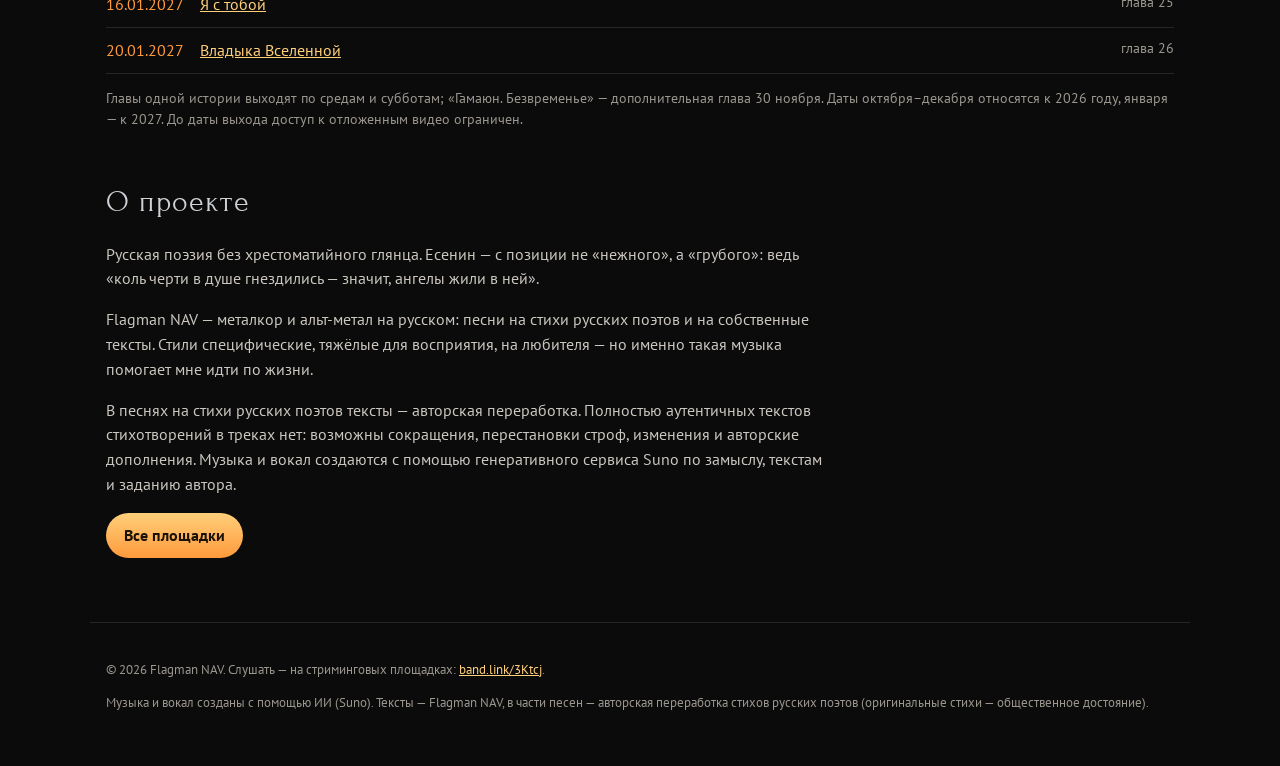
==== commit a99807dd: "Добавить клип «Телега жизни» в каталог и календарь" ====
--- a/index.html
+++ b/index.html
@@ -11,7 +11,7 @@
 <body><header class="top"><a class="brand" href="index.html"><img src="assets/img/logo-128.png" alt="" width="40" height="40"><span>FLAGMAN NAV</span></a>
 <nav><a href="#catalog">Все песни</a><a href="#clip-calendar">Календарь клипов</a><a href="#playlists">Плейлисты</a><a href="https://band.link/3Ktcj" target="_blank" rel="noopener">BandLink</a><a href="https://music.yandex.ru/artist/26747751" target="_blank" rel="noopener">Яндекс Музыка</a><a href="https://open.spotify.com/artist/2e0nQHVGoqq2iYq0jyE9yZ" target="_blank" rel="noopener">Spotify</a><a href="https://www.youtube.com/channel/UC52dhAOXsA_HtiSvtab9qYQ" target="_blank" rel="noopener">YouTube</a><a href="https://www.last.fm/music/Flagman+NAV" target="_blank" rel="noopener">Last.fm</a></nav></header>
 <main><section class="hero"><img src="assets/img/banner.jpg" alt="Flagman NAV"><p class="tag">Русская поэзия без хрестоматийного глянца: металкор и альт-метал на русском — на стихи русских поэтов и на свои тексты.</p></section>
-<section id="catalog" class="catalog"><p class="kicker">Вся музыка Flagman NAV</p><h2 class="sec">Песни и релизы</h2><p>27 песен и 6 альтернативных версий. Альбом «Мир таинственный» — 20 записей; ещё 16 записей представлены в синглах, включая три песни, вошедшие также в альбом.</p><p class="note">Музыка и вокал созданы с помощью Suno по замыслу, текстам и заданию автора. Клипы образуют историю из 26 глав; «Живым казаться» — самостоятельная работа. До даты выхода доступ к запланированным клипам ограничен.</p>
+<section id="catalog" class="catalog"><p class="kicker">Вся музыка Flagman NAV</p><h2 class="sec">Песни и релизы</h2><p>28 песен и 6 альтернативных версий. Альбом «Мир таинственный» — 20 записей; ещё 17 записей представлены в синглах, включая три песни, вошедшие также в альбом.</p><p class="note">Музыка и вокал созданы с помощью Suno по замыслу, текстам и заданию автора. Клипы образуют историю из 26 глав; «Живым казаться» и «Телега жизни» — самостоятельные работы. До даты выхода доступ к запланированным клипам ограничен.</p>
 <div class="catalog-album"><p class="kicker">Альбом · 07.11.2026</p><h3>Мир таинственный</h3><p>14 песен и 6 альтернативных версий</p><div class="btns"><a class="btn" href="https://youtu.be/G4cEDbB8u6I" target="_blank" rel="noopener">Слушать весь альбом</a><a class="btn ghost" href="https://band.link/3Ktcj" target="_blank" rel="noopener">На музыкальных площадках</a></div><ol class="catalog-tracks">
 <li data-catalog-track="Мир таинственный"><a href="https://youtu.be/G4cEDbB8u6I?t=0" target="_blank" rel="noopener">Мир таинственный</a><span class="catalog-duration">6:46</span><details class="catalog-description"><summary>Описание песни</summary><p class="song-description">А что если не понимать поэзию Есенина буквально и забыть про 30-е годы прошлого века? Давайте начнем путешествие героя по параллельным мирам необъятной Вселенной... Иной мир, иное время...</p></details></li>
 <li data-catalog-track="Пока горит огонь"><a href="https://youtu.be/G4cEDbB8u6I?t=407" target="_blank" rel="noopener">Пока горит огонь</a><span class="catalog-duration">4:41</span><details class="catalog-description"><summary>Описание песни</summary><p class="song-description">Flagman NAV — «Пока горит огонь». Новый сингл — уже на всех площадках.</p></details></li>
@@ -38,6 +38,7 @@
 <article class="catalog-single" data-catalog-track="Грубым даётся радость"><p class="kicker">Глава 2 · 5:10</p><h4>Грубым даётся радость</h4><p class="song-description">Flagman NAV — «Грубым даётся радость». Новый сингл — уже на всех площадках.</p><p class="note">Слова: Flagman NAV, Сергей Есенин.</p><p>Дата клипа · 24.10.2026</p><a class="btn" href="https://youtu.be/WJYEYnYAzOk" target="_blank" rel="noopener">Клип на YouTube</a></article>
 <article class="catalog-single" data-catalog-track="Плачет метель"><p class="kicker">Глава 3 · 2:52</p><h4>Плачет метель</h4><p class="song-description">Flagman NAV — «Плачет метель». Новый сингл — уже на всех площадках.</p><p class="note">Слова: Сергей Есенин.</p><p>Дата клипа · 31.10.2026</p><a class="btn" href="https://youtu.be/JQbb9_xfhyU" target="_blank" rel="noopener">Клип на YouTube</a></article>
 <article class="catalog-single" data-catalog-track="Живым казаться"><p class="kicker">Самостоятельный клип · 5:22</p><h4>Живым казаться</h4><p class="song-description">На стихи Александра Блока — первое стихотворение цикла «Пляски смерти», сокращённая музыкальная адаптация текста, ЭТО НЕ АУТЕНТИЧНЫЙ ТЕКСТ.</p><p class="note">Слова: Александр Блок.</p><p>Дата клипа · 04.11.2026</p><a class="btn" href="https://youtu.be/aqPz6gwJcVY" target="_blank" rel="noopener">Клип на YouTube</a></article>
+<article class="catalog-single" data-catalog-track="Телега жизни"><p class="kicker">Самостоятельный сингл · 3:42</p><h4>Телега жизни</h4><p class="song-description">«Телега жизни» — самостоятельный клип Flagman NAV на стихотворение Александра Пушкина.</p><p class="note">Слова: Александр Пушкин (1823). Музыка и вокал созданы с помощью Suno. Иллюстрации и обложка созданы с помощью ChatGPT ImageGen.</p><p>Клип вышел 15.11.2026</p><a class="btn" href="https://youtu.be/sE_uk1Gh8H4" target="_blank" rel="noopener">Клип на YouTube</a></article>
 <article class="catalog-single" data-catalog-track="Запертые дороги"><p class="kicker">Глава 5 · 4:58</p><h4>Запертые дороги</h4><p class="song-description">Следующая вселенная... Бесконечный мир, наполненный возможностями, изменился... Обещания вместо правды, &quot;стены&quot; вокруг и &quot;запертые&quot; дороги...</p><p class="note">Слова: Flagman NAV.</p><p>Клип вышел 11.11.2026</p><a class="btn" href="https://youtu.be/qaGRUInEPSs" target="_blank" rel="noopener">Клип на YouTube</a></article>
 <article class="catalog-single" data-catalog-track="Пляски ада"><p class="kicker">Глава 8 · 3:10</p><h4>Пляски ада</h4><p class="song-description">Очередной мир в параллельной реальности... Мир, где ложь заглушает правду, а жестокость сделана нормой.</p><p class="note">Слова: Flagman NAV.</p><p>Клип · 21.11.2026</p><a class="btn" href="https://youtu.be/JJCASL561Lo" target="_blank" rel="noopener">Клип на YouTube</a></article>
 <article class="catalog-single" data-catalog-track="Вороньё"><p class="kicker">Глава 10 · 4:27</p><h4>Вороньё</h4><p class="song-description">Один из миров во вселенной войны и разрухи... Цена властных амбиций... Стоит ли она человеческих жизней и пустоты, которая остаётся после правителя?</p><p class="note">Слова: Flagman NAV.</p><p>Клип · 28.11.2026</p><a class="btn" href="https://youtu.be/Ule5vf46T70" target="_blank" rel="noopener">Клип на YouTube</a></article>
@@ -84,6 +85,7 @@
 <li><span class="sd">07.11.2026</span><span><a href="https://youtu.be/zAY-ksYy-Pg" target="_blank" rel="noopener">Мир таинственный</a></span><span class="sk">глава 4</span></li>
 <li><span class="sd">11.11.2026</span><span><a href="https://youtu.be/qaGRUInEPSs" target="_blank" rel="noopener">Запертые дороги</a></span><span class="sk">глава 5 · вышла</span></li>
 <li><span class="sd">14.11.2026</span><span><a href="https://youtu.be/k2M_rFQc7cY" target="_blank" rel="noopener">Пока сердце не немо</a></span><span class="sk">глава 6</span></li>
+<li><span class="sd">15.11.2026</span><span><a href="https://youtu.be/sE_uk1Gh8H4" target="_blank" rel="noopener">Телега жизни</a></span><span class="sk">вне серии · вышел</span></li>
 <li><span class="sd">18.11.2026</span><span><a href="https://youtu.be/pDANc8SkwNA" target="_blank" rel="noopener">Синий огонь</a></span><span class="sk">глава 7</span></li>
 <li><span class="sd">21.11.2026</span><span><a href="https://youtu.be/JJCASL561Lo" target="_blank" rel="noopener">Пляски ада</a></span><span class="sk">глава 8</span></li>
 <li><span class="sd">25.11.2026</span><span><a href="https://youtu.be/NEREVxc8L0U" target="_blank" rel="noopener">Разгорелся пожар голубой</a></span><span class="sk">глава 9 · запланирована</span></li>
